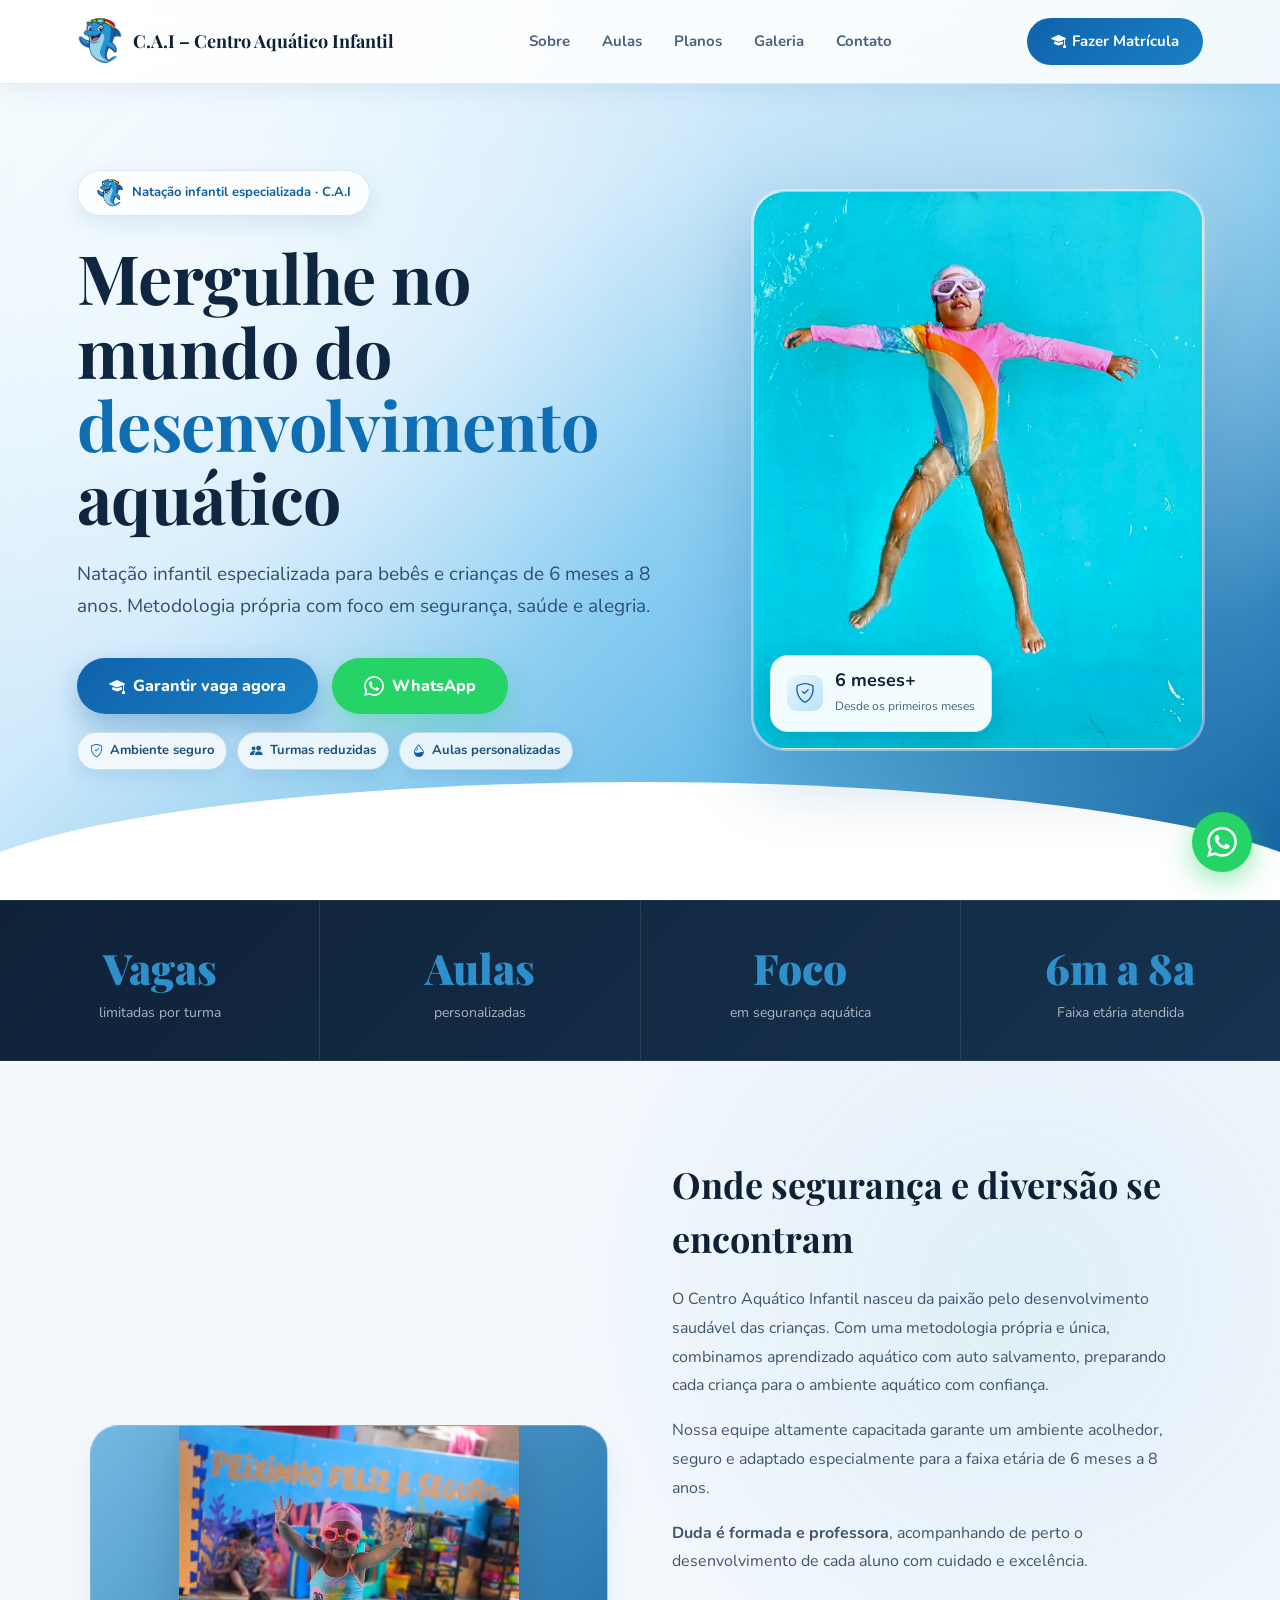
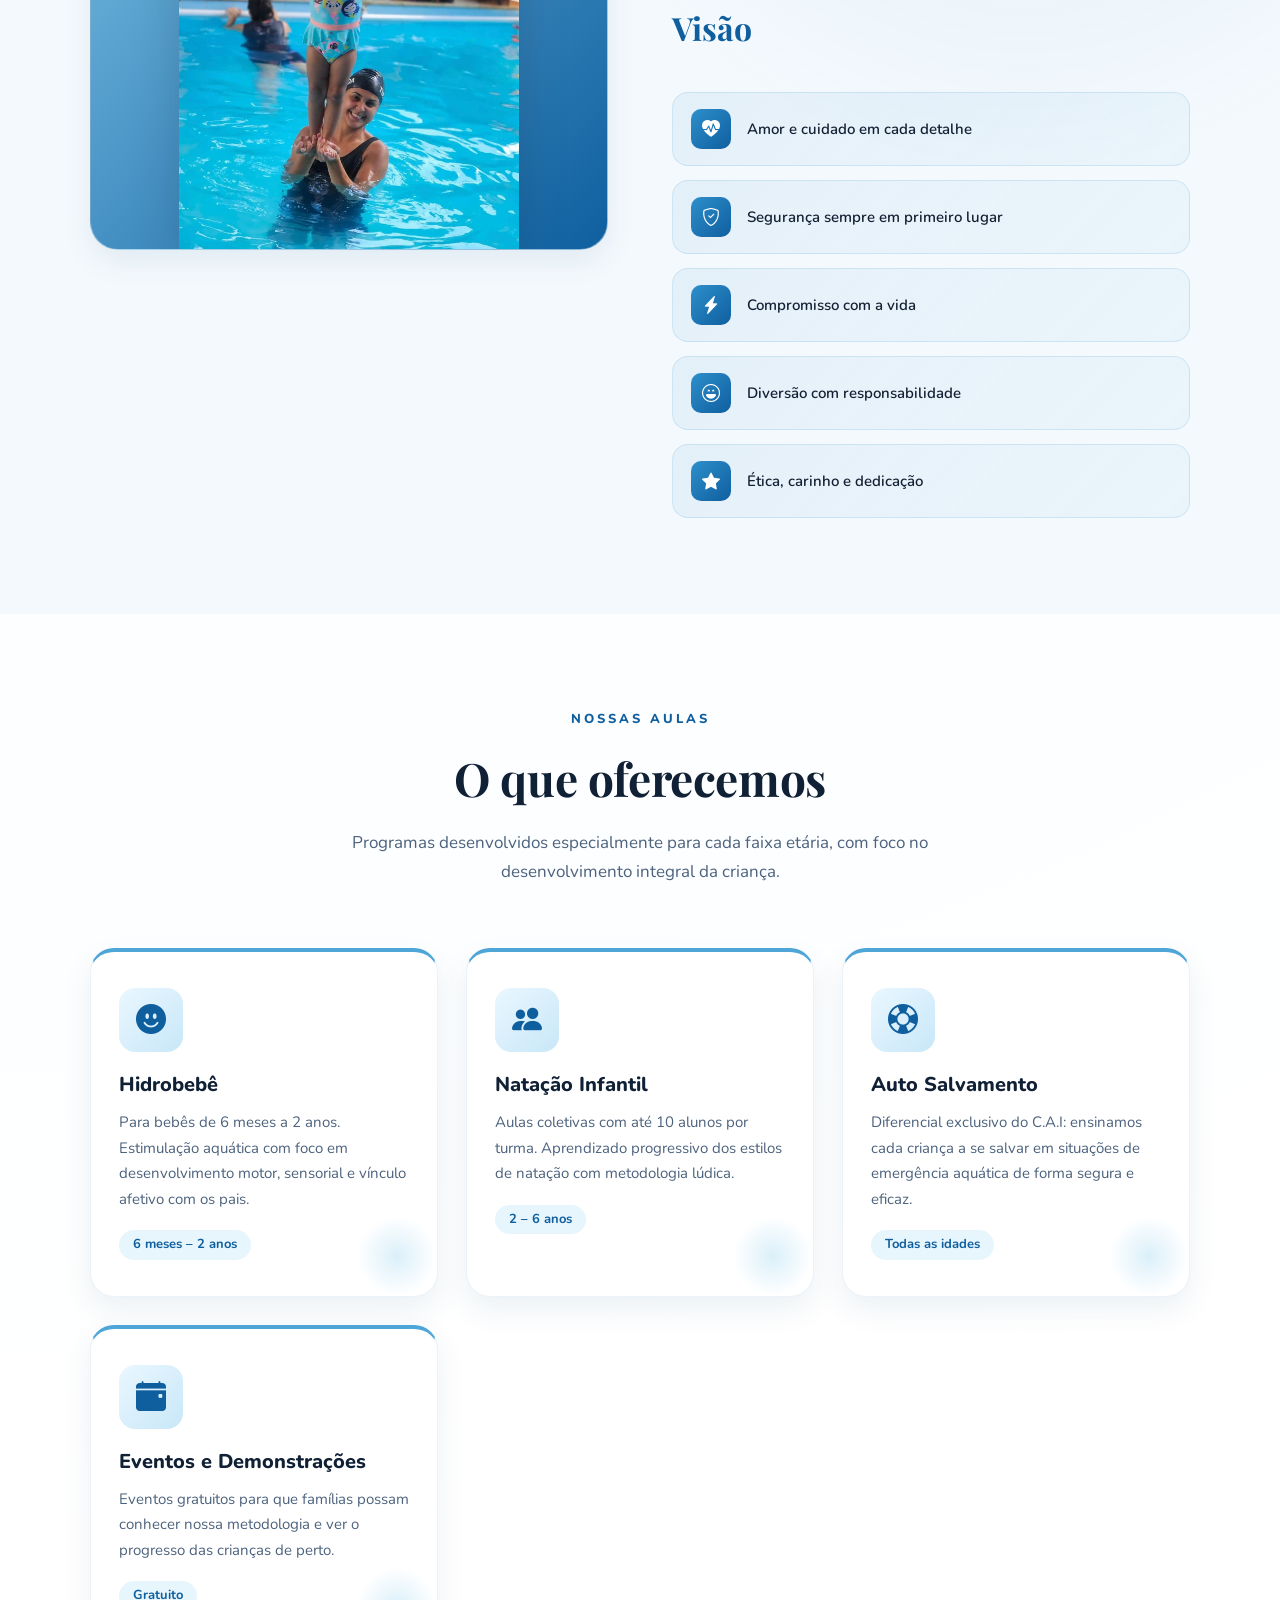
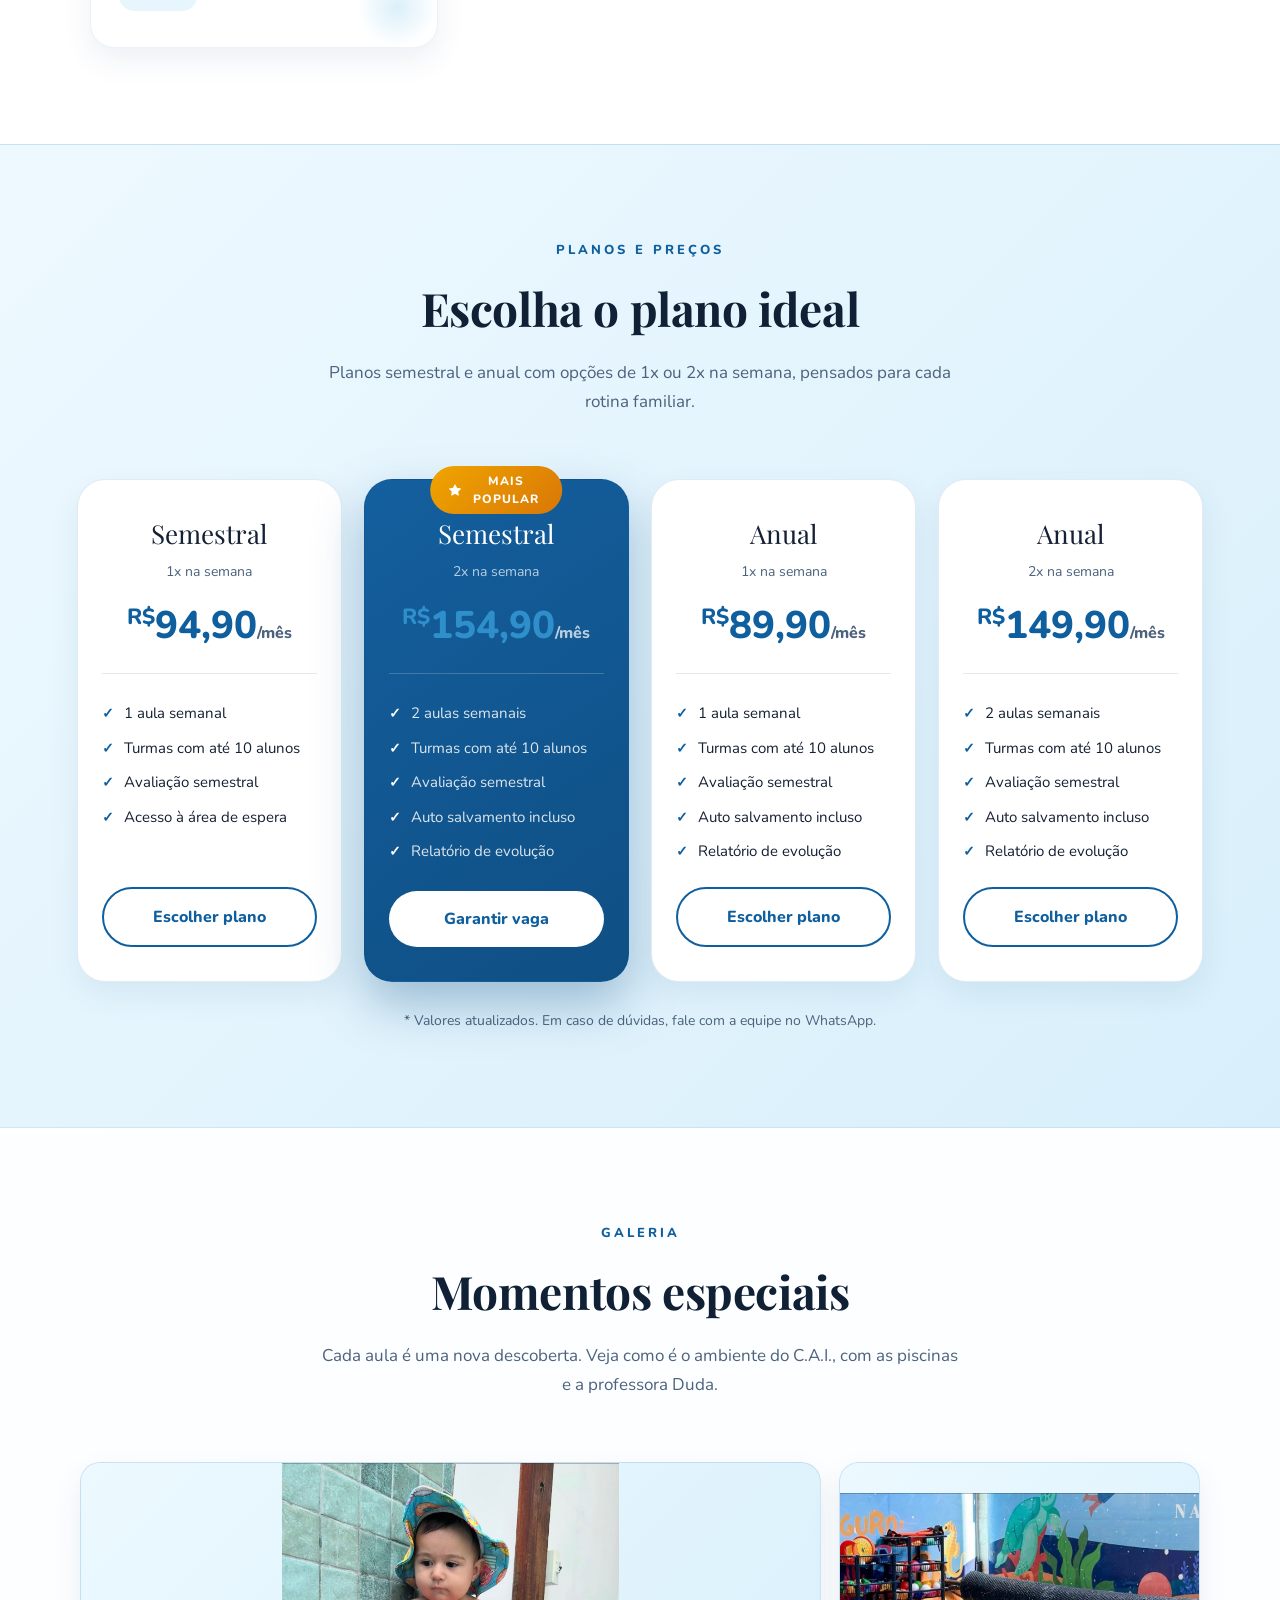
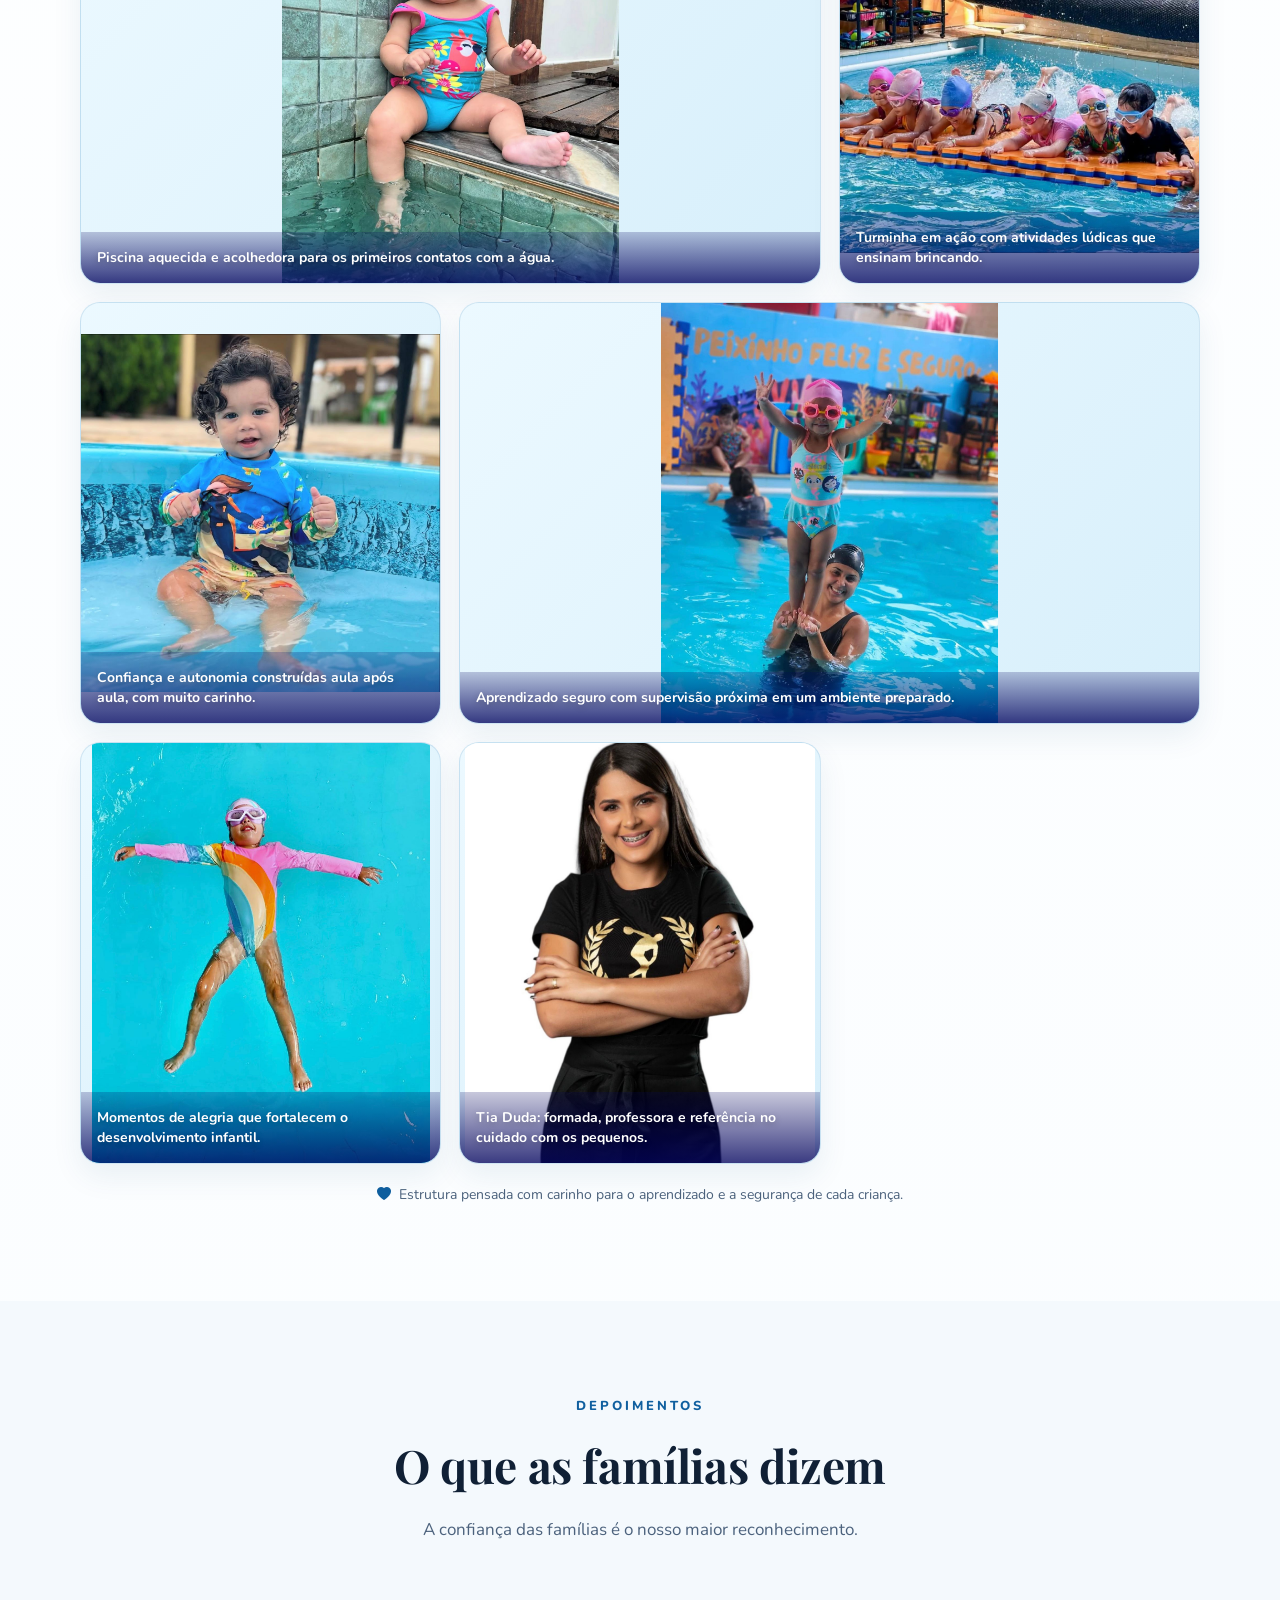
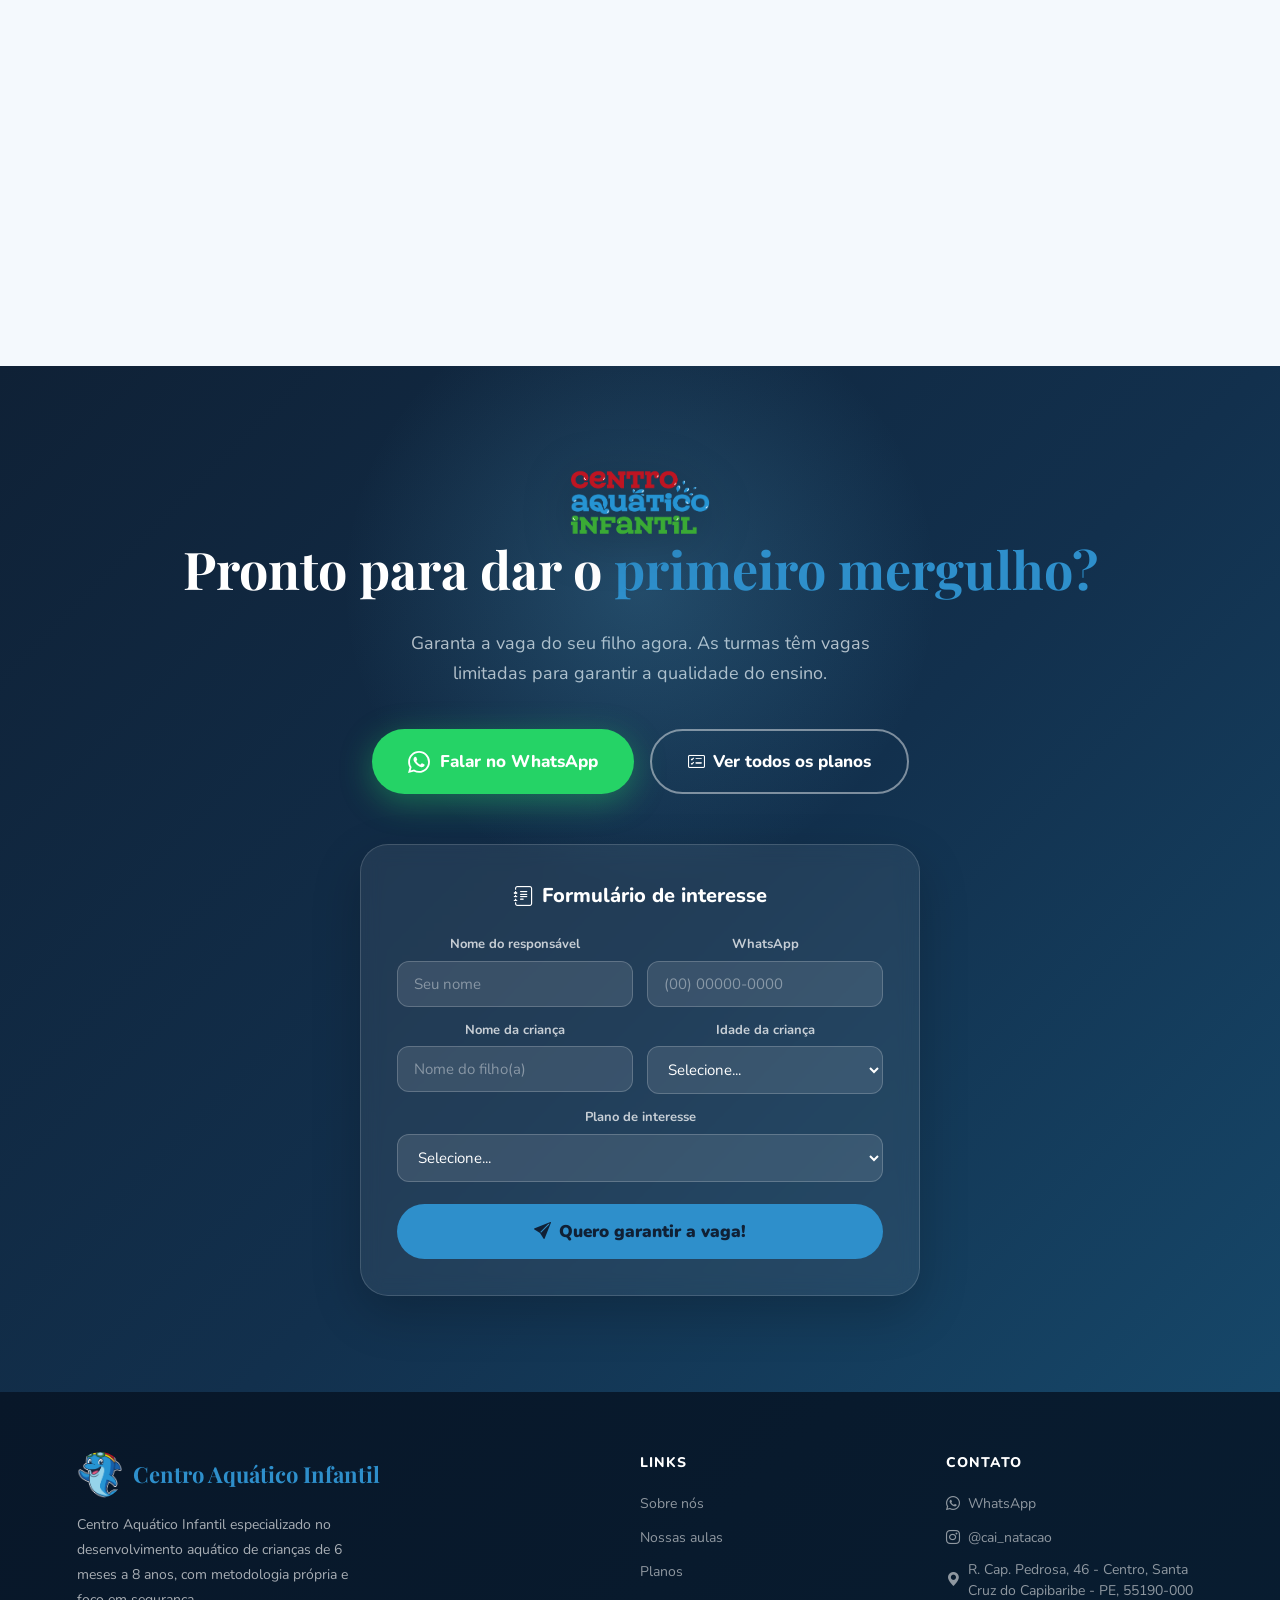
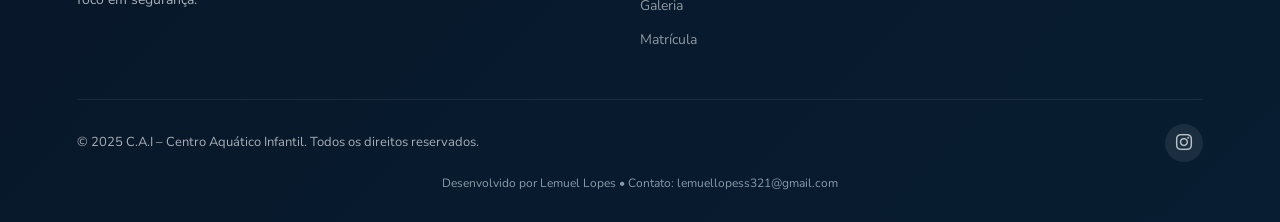
==== index.html @ 78afe4db "style: enhance vision section with icons and styled cards" ====
<!DOCTYPE html>
<html lang="pt-BR">
<head>
<meta charset="UTF-8">
<meta name="viewport" content="width=device-width, initial-scale=1.0">
<title>C.A.I – Centro Aquático Infantil</title>
<meta name="description" content="C.A.I - Centro Aquático Infantil em Santa Cruz do Capibaribe. Natação infantil para bebês e crianças de 6 meses a 8 anos, com foco em segurança aquática e desenvolvimento.">
<meta property="og:type" content="website">
<meta property="og:title" content="C.A.I – Centro Aquático Infantil">
<meta property="og:description" content="Natação infantil para bebês e crianças de 6 meses a 8 anos, com metodologia própria e foco em segurança aquática.">
<meta property="og:image" content="assets/images/Mascote - Dolphin - Centro Aquático Infantil 2025-01.png">
<meta property="og:locale" content="pt_BR">
<meta name="twitter:card" content="summary_large_image">
<meta name="twitter:title" content="C.A.I – Centro Aquático Infantil">
<meta name="twitter:description" content="Natação infantil para bebês e crianças de 6 meses a 8 anos, com metodologia própria e foco em segurança aquática.">
<meta name="twitter:image" content="assets/images/Mascote - Dolphin - Centro Aquático Infantil 2025-01.png">
<link rel="icon" type="image/png" href="assets/images/Mascote - Dolphin - Centro Aquático Infantil 2025-01.png">
<link rel="apple-touch-icon" href="assets/images/Mascote - Dolphin - Centro Aquático Infantil 2025-01.png">
<link href="https://fonts.googleapis.com/css2?family=Nunito:wght@400;600;700;900&family=Playfair+Display:wght@700;900&display=swap" rel="stylesheet">
<link rel="stylesheet" href="https://cdn.jsdelivr.net/npm/bootstrap-icons@1.11.3/font/bootstrap-icons.min.css">
<link rel="stylesheet" href="styles.css">
</head>
<body id="topo">

<!-- NAV -->
<nav>
  <a class="nav-logo" href="#topo">
    <img src="assets/images/Mascote - Dolphin - Centro Aquático Infantil 2025-01.png" alt="CAI Logo" style="width:46px;height:46px;border-radius:50%;object-fit:cover;">
    <span class="nav-logo-text">C.A.I – Centro Aquático Infantil</span>
  </a>
  <ul class="nav-links">
    <li><a href="#sobre">Sobre</a></li>
    <li><a href="#aulas">Aulas</a></li>
    <li><a href="#planos">Planos</a></li>
    <li><a href="#galeria">Galeria</a></li>
    <li><a href="#contato">Contato</a></li>
  </ul>
  <a href="#matricula" class="nav-cta"><i class="bi bi-mortarboard-fill"></i>Fazer Matrícula</a>
</nav>

<!-- HERO -->
<section class="hero">
  <div class="bubbles">
    <div class="bubble"></div><div class="bubble"></div><div class="bubble"></div>
    <div class="bubble"></div><div class="bubble"></div><div class="bubble"></div>
  </div>
  <div class="hero-content">
    <div class="hero-badge"><img class="hero-badge-logo" src="assets/images/Mascote - Dolphin - Centro Aquático Infantil 2025-01.png" alt="Logo C.A.I"> Natação infantil especializada · C.A.I</div>
    <h1>Mergulhe no mundo do <em>desenvolvimento</em> aquático</h1>
    <p>Natação infantil especializada para bebês e crianças de 6 meses a 8 anos. Metodologia própria com foco em segurança, saúde e alegria.</p>
    <div class="hero-actions">
      <a href="#matricula" class="btn-primary"><i class="bi bi-mortarboard-fill"></i>Garantir vaga agora</a>
      <a href="https://wa.me/5581989803448" target="_blank" rel="noopener noreferrer" class="btn-wpp">
        <svg width="20" height="20" viewBox="0 0 24 24" fill="currentColor"><path d="M17.472 14.382c-.297-.149-1.758-.867-2.03-.967-.273-.099-.471-.148-.67.15-.197.297-.767.966-.94 1.164-.173.199-.347.223-.644.075-.297-.15-1.255-.463-2.39-1.475-.883-.788-1.48-1.761-1.653-2.059-.173-.297-.018-.458.13-.606.134-.133.298-.347.446-.52.149-.174.198-.298.298-.497.099-.198.05-.371-.025-.52-.075-.149-.669-1.612-.916-2.207-.242-.579-.487-.5-.669-.51-.173-.008-.371-.01-.57-.01-.198 0-.52.074-.792.372-.272.297-1.04 1.016-1.04 2.479 0 1.462 1.065 2.875 1.213 3.074.149.198 2.096 3.2 5.077 4.487.709.306 1.262.489 1.694.625.712.227 1.36.195 1.871.118.571-.085 1.758-.719 2.006-1.413.248-.694.248-1.289.173-1.413-.074-.124-.272-.198-.57-.347m-5.421 7.403h-.004a9.87 9.87 0 01-5.031-1.378l-.361-.214-3.741.982.998-3.648-.235-.374a9.86 9.86 0 01-1.51-5.26c.001-5.45 4.436-9.884 9.888-9.884 2.64 0 5.122 1.03 6.988 2.898a9.825 9.825 0 012.893 6.994c-.003 5.45-4.437 9.884-9.885 9.884m8.413-18.297A11.815 11.815 0 0012.05 0C5.495 0 .16 5.335.157 11.892c0 2.096.547 4.142 1.588 5.945L.057 24l6.305-1.654a11.882 11.882 0 005.683 1.448h.005c6.554 0 11.89-5.335 11.893-11.893a11.821 11.821 0 00-3.48-8.413z"/></svg>
        WhatsApp
      </a>
    </div>
    <div class="hero-highlights">
      <span class="hero-pill"><i class="bi bi-shield-check"></i>Ambiente seguro</span>
      <span class="hero-pill"><i class="bi bi-people-fill"></i>Turmas reduzidas</span>
      <span class="hero-pill"><i class="bi bi-droplet-half"></i>Aulas personalizadas</span>
    </div>
  </div>
  <div class="hero-image">
    <div class="hero-visual-frame">
      <img class="hero-mascot" src="assets/images/piscina 5.jpeg" alt="Dolphin mascote">
      <div class="hero-float-card">
        <span class="icon"><i class="bi bi-shield-check"></i></span>
        <div>
          <strong>6 meses+</strong>
          <span>Desde os primeiros meses</span>
        </div>
      </div>
    </div>
  </div>
</section>

<!-- STATS -->
<div class="stats">
  <div class="stat-item reveal"><span class="stat-num">Vagas</span><span class="stat-label">limitadas por turma</span></div>
  <div class="stat-item reveal"><span class="stat-num">Aulas</span><span class="stat-label">personalizadas</span></div>
  <div class="stat-item reveal"><span class="stat-num">Foco</span><span class="stat-label">em segurança aquática</span></div>
  <div class="stat-item reveal"><span class="stat-num">6m a 8a</span><span class="stat-label">Faixa etária atendida</span></div>
</div>

<!-- ABOUT -->
<section class="about" id="sobre">
  <div class="about-grid">
    <div class="about-visual">
      <img src="assets/images/piscina 4.jpeg" alt="Centro Aquático Infantil Logo" style="width:85%; max-width:340px; object-fit:contain; filter:drop-shadow(0 8px 24px rgba(0,0,0,0.15));">

    </div>
    <div class="about-text reveal">
      <h2>Onde segurança e diversão se encontram</h2>
      <p>O Centro Aquático Infantil nasceu da paixão pelo desenvolvimento saudável das crianças. Com uma metodologia própria e única, combinamos aprendizado aquático com auto salvamento, preparando cada criança para o ambiente aquático com confiança.</p>
      <p>Nossa equipe altamente capacitada garante um ambiente acolhedor, seguro e adaptado especialmente para a faixa etária de 6 meses a 8 anos.</p>
      <p><strong>Duda é formada e professora</strong>, acompanhando de perto o desenvolvimento de cada aluno com cuidado e excelência.</p>
      <div class="mvv">
        <h3 class="mvv-title">Visão</h3>
        <div class="vision-list">
          <div class="vision-item">
            <div class="vision-icon"><i class="bi bi-heart-pulse-fill"></i></div>
            <span>Amor e cuidado em cada detalhe</span>
          </div>
          <div class="vision-item">
            <div class="vision-icon"><i class="bi bi-shield-check"></i></div>
            <span>Segurança sempre em primeiro lugar</span>
          </div>
          <div class="vision-item">
            <div class="vision-icon"><i class="bi bi-lightning-charge-fill"></i></div>
            <span>Compromisso com a vida</span>
          </div>
          <div class="vision-item">
            <div class="vision-icon"><i class="bi bi-emoji-laughing"></i></div>
            <span>Diversão com responsabilidade</span>
          </div>
          <div class="vision-item">
            <div class="vision-icon"><i class="bi bi-star-fill"></i></div>
            <span>Ética, carinho e dedicação</span>
          </div>
        </div>
      </div>
    </div>
  </div>
</section>

<!-- SERVICES -->
<section id="aulas">
  <div class="section-label">Nossas Aulas</div>
  <h2 class="section-title">O que oferecemos</h2>
  <p class="section-sub">Programas desenvolvidos especialmente para cada faixa etária, com foco no desenvolvimento integral da criança.</p>
  <div class="services-grid">
    <div class="service-card reveal">
      <span class="service-icon"><i class="bi bi-emoji-smile-fill"></i></span>
      <h3>Hidrobebê</h3>
      <p>Para bebês de 6 meses a 2 anos. Estimulação aquática com foco em desenvolvimento motor, sensorial e vínculo afetivo com os pais.</p>
      <span class="service-tag">6 meses – 2 anos</span>
    </div>
    <div class="service-card reveal">
      <span class="service-icon"><i class="bi bi-people-fill"></i></span>
      <h3>Natação Infantil</h3>
      <p>Aulas coletivas com até 10 alunos por turma. Aprendizado progressivo dos estilos de natação com metodologia lúdica.</p>
      <span class="service-tag">2 – 6 anos</span>
    </div>
    <div class="service-card reveal">
      <span class="service-icon"><i class="bi bi-life-preserver"></i></span>
      <h3>Auto Salvamento</h3>
      <p>Diferencial exclusivo do C.A.I: ensinamos cada criança a se salvar em situações de emergência aquática de forma segura e eficaz.</p>
      <span class="service-tag">Todas as idades</span>
    </div>
    <div class="service-card reveal">
      <span class="service-icon"><i class="bi bi-calendar-event-fill"></i></span>
      <h3>Eventos e Demonstrações</h3>
      <p>Eventos gratuitos para que famílias possam conhecer nossa metodologia e ver o progresso das crianças de perto.</p>
      <span class="service-tag">Gratuito</span>
    </div>
  </div>
</section>

<!-- PLANS -->
<section class="plans" id="planos">
  <div class="section-label">Planos e Preços</div>
  <h2 class="section-title">Escolha o plano ideal</h2>
  <p class="section-sub">Planos semestral e anual com opções de 1x ou 2x na semana, pensados para cada rotina familiar.</p>
  <div class="plans-grid">
    <div class="plan-card reveal">
      <div class="plan-name">Semestral</div>
      <div class="plan-age">1x na semana</div>
      <div class="plan-price"><sup>R$</sup>94,90<span>/mês</span></div>
      <hr class="plan-divider">
      <ul class="plan-features">
        <li class="plan-feature">1 aula semanal</li>
        <li class="plan-feature">Turmas com até 10 alunos</li>
        <li class="plan-feature">Avaliação semestral</li>
        <li class="plan-feature">Acesso à área de espera</li>
      </ul>
      <a href="#matricula" class="btn-plan btn-plan-outline">Escolher plano</a>
    </div>
    <div class="plan-card featured reveal">
      <div class="plan-badge"><i class="bi bi-star-fill"></i>Mais popular</div>
      <div class="plan-name">Semestral</div>
      <div class="plan-age">2x na semana</div>
      <div class="plan-price"><sup>R$</sup>154,90<span>/mês</span></div>
      <hr class="plan-divider">
      <ul class="plan-features">
        <li class="plan-feature">2 aulas semanais</li>
        <li class="plan-feature">Turmas com até 10 alunos</li>
        <li class="plan-feature">Avaliação semestral</li>
        <li class="plan-feature">Auto salvamento incluso</li>
        <li class="plan-feature">Relatório de evolução</li>
      </ul>
      <a href="#matricula" class="btn-plan btn-plan-solid">Garantir vaga</a>
    </div>
    <div class="plan-card reveal">
      <div class="plan-name">Anual</div>
      <div class="plan-age">1x na semana</div>
      <div class="plan-price"><sup>R$</sup>89,90<span>/mês</span></div>
      <hr class="plan-divider">
      <ul class="plan-features">
        <li class="plan-feature">1 aula semanal</li>
        <li class="plan-feature">Turmas com até 10 alunos</li>
        <li class="plan-feature">Avaliação semestral</li>
        <li class="plan-feature">Auto salvamento incluso</li>
        <li class="plan-feature">Relatório de evolução</li>
      </ul>
      <a href="#matricula" class="btn-plan btn-plan-outline">Escolher plano</a>
    </div>
    <div class="plan-card reveal">
      <div class="plan-name">Anual</div>
      <div class="plan-age">2x na semana</div>
      <div class="plan-price"><sup>R$</sup>149,90<span>/mês</span></div>
      <hr class="plan-divider">
      <ul class="plan-features">
        <li class="plan-feature">2 aulas semanais</li>
        <li class="plan-feature">Turmas com até 10 alunos</li>
        <li class="plan-feature">Avaliação semestral</li>
        <li class="plan-feature">Auto salvamento incluso</li>
        <li class="plan-feature">Relatório de evolução</li>
      </ul>
      <a href="#matricula" class="btn-plan btn-plan-outline">Escolher plano</a>
    </div>
  </div>
  <p style="text-align:center; margin-top:28px; color:var(--muted); font-size:14px;">* Valores atualizados. Em caso de dúvidas, fale com a equipe no WhatsApp.</p>
</section>

<!-- GALLERY -->
<section id="galeria">
  <div class="section-label">Galeria</div>
  <h2 class="section-title">Momentos especiais</h2>
  <p class="section-sub">Cada aula é uma nova descoberta. Veja como é o ambiente do C.A.I., com as piscinas e a professora Duda.</p>
  <div class="gallery-grid">
    <div class="gallery-item reveal">
      <img class="gallery-photo" src="assets/images/piscina 1.jpeg" alt="Piscina 1 do Centro Aquático Infantil">
      <div class="gallery-overlay"><p>Piscina aquecida e acolhedora para os primeiros contatos com a água.</p></div>
    </div>
    <div class="gallery-item reveal">
      <img class="gallery-photo" src="assets/images/piscina 2.jpeg" alt="Piscina 2 do Centro Aquático Infantil">
      <div class="gallery-overlay"><p>Turminha em ação com atividades lúdicas que ensinam brincando.</p></div>
    </div>
    <div class="gallery-item reveal">
      <img class="gallery-photo" src="assets/images/piscina 3.jpeg" alt="Piscina 3 do Centro Aquático Infantil">
      <div class="gallery-overlay"><p>Confiança e autonomia construídas aula após aula, com muito carinho.</p></div>
    </div>
    <div class="gallery-item reveal">
      <img class="gallery-photo" src="assets/images/piscina 4.jpeg" alt="Piscina 4 do Centro Aquático Infantil">
      <div class="gallery-overlay"><p>Aprendizado seguro com supervisão próxima em um ambiente preparado.</p></div>
    </div>
    <div class="gallery-item reveal">
      <img class="gallery-photo" src="assets/images/piscina 5.jpeg" alt="Piscina 5 do Centro Aquático Infantil">
      <div class="gallery-overlay"><p>Momentos de alegria que fortalecem o desenvolvimento infantil.</p></div>
    </div>
    <div class="gallery-item reveal">
      <img class="gallery-photo" src="assets/images/duda formada.jpeg" alt="Tia Duda, formada e professora">
      <div class="gallery-overlay"><p>Tia Duda: formada, professora e referência no cuidado com os pequenos.</p></div>
    </div>
  </div>
  <p class="gallery-note"><i class="bi bi-heart-fill"></i> Estrutura pensada com carinho para o aprendizado e a segurança de cada criança.</p>
</section>

<!-- TESTIMONIALS -->
<section class="testimonials">
  <div class="section-label">Depoimentos</div>
  <h2 class="section-title">O que as famílias dizem</h2>
  <p class="section-sub">A confiança das famílias é o nosso maior reconhecimento.</p>
  <div class="testimonials-grid">
    <div class="testimonial-card reveal">
      <div class="stars" aria-label="5 de 5 estrelas"><i class="bi bi-star-fill"></i><i class="bi bi-star-fill"></i><i class="bi bi-star-fill"></i><i class="bi bi-star-fill"></i><i class="bi bi-star-fill"></i></div>
      <p class="testimonial-text">Minha filha tinha muito medo da água e hoje ela adora! A metodologia da Tia Duda é incrível, os professores são super pacientes e atenciosos.</p>
      <div class="testimonial-author">
        <div class="author-avatar"><i class="bi bi-person-fill"></i></div>
        <div>
          <div class="author-name">Ana Paula S.</div>
          <div class="author-role">Mãe da Isabela, 3 anos</div>
        </div>
      </div>
    </div>
    <div class="testimonial-card reveal">
      <div class="stars" aria-label="5 de 5 estrelas"><i class="bi bi-star-fill"></i><i class="bi bi-star-fill"></i><i class="bi bi-star-fill"></i><i class="bi bi-star-fill"></i><i class="bi bi-star-fill"></i></div>
      <p class="testimonial-text">O diferencial do auto salvamento me conquistou. Sei que meu filho está aprendendo muito mais do que nadar — está aprendendo a se proteger.</p>
      <div class="testimonial-author">
        <div class="author-avatar"><i class="bi bi-person-fill"></i></div>
        <div>
          <div class="author-name">Carlos M.</div>
          <div class="author-role">Pai do Miguel, 4 anos</div>
        </div>
      </div>
    </div>
    <div class="testimonial-card reveal">
      <div class="stars" aria-label="5 de 5 estrelas"><i class="bi bi-star-fill"></i><i class="bi bi-star-fill"></i><i class="bi bi-star-fill"></i><i class="bi bi-star-fill"></i><i class="bi bi-star-fill"></i></div>
      <p class="testimonial-text">Comecei com meu bebê de 8 meses no hidrobebê. A equipe é preparadíssima e o ambiente é completamente seguro. Super recomendo!</p>
      <div class="testimonial-author">
        <div class="author-avatar"><i class="bi bi-person-fill"></i></div>
        <div>
          <div class="author-name">Fernanda L.</div>
          <div class="author-role">Mãe do Theo, 8 meses</div>
        </div>
      </div>
    </div>
  </div>
</section>

<!-- ENROLL -->
<section class="enroll" id="matricula">
  <img src="assets/images/Logotipo - Centro Aquático Infantil 2025-02.png" alt="Dolphin" style="width:160px;position:relative;z-index:2;margin-bottom:-20px;filter:drop-shadow(0 8px 24px rgba(0,0,0,0.3));animation:pulse 3s ease-in-out infinite;">
  <h2>Pronto para dar o <em>primeiro mergulho?</em></h2>
  <p>Garanta a vaga do seu filho agora. As turmas têm vagas limitadas para garantir a qualidade do ensino.</p>
  <div class="enroll-actions">
    <a href="https://wa.me/5581989803448?text=Olá!%20Gostaria%20de%20saber%20mais%20sobre%20as%20aulas%20do%20C.A.I" target="_blank" rel="noopener noreferrer" class="btn-enroll-wpp">
      <svg width="22" height="22" viewBox="0 0 24 24" fill="currentColor"><path d="M17.472 14.382c-.297-.149-1.758-.867-2.03-.967-.273-.099-.471-.148-.67.15-.197.297-.767.966-.94 1.164-.173.199-.347.223-.644.075-.297-.15-1.255-.463-2.39-1.475-.883-.788-1.48-1.761-1.653-2.059-.173-.297-.018-.458.13-.606.134-.133.298-.347.446-.52.149-.174.198-.298.298-.497.099-.198.05-.371-.025-.52-.075-.149-.669-1.612-.916-2.207-.242-.579-.487-.5-.669-.51-.173-.008-.371-.01-.57-.01-.198 0-.52.074-.792.372-.272.297-1.04 1.016-1.04 2.479 0 1.462 1.065 2.875 1.213 3.074.149.198 2.096 3.2 5.077 4.487.709.306 1.262.489 1.694.625.712.227 1.36.195 1.871.118.571-.085 1.758-.719 2.006-1.413.248-.694.248-1.289.173-1.413-.074-.124-.272-.198-.57-.347m-5.421 7.403h-.004a9.87 9.87 0 01-5.031-1.378l-.361-.214-3.741.982.998-3.648-.235-.374a9.86 9.86 0 01-1.51-5.26c.001-5.45 4.436-9.884 9.888-9.884 2.64 0 5.122 1.03 6.988 2.898a9.825 9.825 0 012.893 6.994c-.003 5.45-4.437 9.884-9.885 9.884m8.413-18.297A11.815 11.815 0 0012.05 0C5.495 0 .16 5.335.157 11.892c0 2.096.547 4.142 1.588 5.945L.057 24l6.305-1.654a11.882 11.882 0 005.683 1.448h.005c6.554 0 11.89-5.335 11.893-11.893a11.821 11.821 0 00-3.48-8.413z"/></svg>
      Falar no WhatsApp
    </a>
    <a href="#planos" class="btn-enroll-outline"><i class="bi bi-card-checklist"></i>Ver todos os planos</a>
  </div>

  <!-- FORM -->
  <div class="enroll-form-wrap" id="contato">
    <div class="form-title"><i class="bi bi-journal-text"></i>Formulário de interesse</div>
    <div class="form-row">
      <div class="form-group">
        <label>Nome do responsável</label>
        <input type="text" placeholder="Seu nome">
      </div>
      <div class="form-group">
        <label>WhatsApp</label>
        <input type="tel" placeholder="(00) 00000-0000">
      </div>
    </div>
    <div class="form-row">
      <div class="form-group">
        <label>Nome da criança</label>
        <input type="text" placeholder="Nome do filho(a)">
      </div>
      <div class="form-group">
        <label>Idade da criança</label>
        <select>
          <option value="">Selecione...</option>
          <option>6 meses – 1 ano</option>
          <option>1 – 2 anos</option>
          <option>2 – 3 anos</option>
          <option>3 – 4 anos</option>
          <option>4 – 5 anos</option>
          <option>5 – 6 anos</option>
        </select>
      </div>
    </div>
    <div class="form-group">
      <label>Plano de interesse</label>
      <select>
        <option value="">Selecione...</option>
        <option>Semestral – 1x na semana (R$ 94,90)</option>
        <option>Semestral – 2x na semana (R$ 154,90)</option>
        <option>Anual – 1x na semana (R$ 89,90)</option>
        <option>Anual – 2x na semana (R$ 149,90)</option>
        <option>Ainda não sei, quero mais informações</option>
      </select>
    </div>
    <button class="btn-submit" onclick="handleSubmit()"><i class="bi bi-send-fill"></i>Quero garantir a vaga!</button>
  </div>
</section>

<!-- FOOTER -->
<footer>
  <div class="footer-grid">
    <div class="footer-brand">
      <div class="nav-logo">
        <img src="assets/images/Mascote - Dolphin - Centro Aquático Infantil 2025-01.png" alt="CAI Logo" style="width:46px;height:46px;border-radius:50%;object-fit:cover;">
        <span class="nav-logo-text">Centro Aquático Infantil</span>
      </div>
      <p>Centro Aquático Infantil especializado no desenvolvimento aquático de crianças de 6 meses a 8 anos, com metodologia própria e foco em segurança.</p>
    </div>
    <div class="footer-col">
      <h4>Links</h4>
      <ul>
        <li><a href="#sobre">Sobre nós</a></li>
        <li><a href="#aulas">Nossas aulas</a></li>
        <li><a href="#planos">Planos</a></li>
        <li><a href="#galeria">Galeria</a></li>
        <li><a href="#matricula">Matrícula</a></li>
      </ul>
    </div>
    <div class="footer-col">
      <h4>Contato</h4>
      <ul>
        <li><a href="https://wa.me/5581989803448" target="_blank" rel="noopener noreferrer"><i class="bi bi-whatsapp"></i>WhatsApp</a></li>
        <li><a href="https://instagram.com/cai_natacao" target="_blank" rel="noopener noreferrer"><i class="bi bi-instagram"></i>@cai_natacao</a></li>
        <li><a href="https://maps.google.com/?q=R.%20Cap.%20Pedrosa%2C%2046%20-%20Centro%2C%20Santa%20Cruz%20do%20Capibaribe%20-%20PE%2C%2055190-000" target="_blank" rel="noopener noreferrer"><i class="bi bi-geo-alt-fill"></i>R. Cap. Pedrosa, 46 - Centro, Santa Cruz do Capibaribe - PE, 55190-000</a></li>
      </ul>
    </div>
  </div>
  <hr class="footer-divider">
  <div class="footer-bottom">
    <span>© 2025 C.A.I – Centro Aquático Infantil. Todos os direitos reservados.</span>
    <div class="footer-social">
      <a class="social-btn" href="https://instagram.com/cai_natacao" target="_blank" rel="noopener noreferrer" aria-label="Instagram"><i class="bi bi-instagram"></i></a>
    </div>
  </div>
  <div style="text-align: center; font-size: 12px; color: #8a9aaa; margin-top: 12px; font-weight: 400;">Desenvolvido por Lemuel Lopes • Contato: lemuellopess321@gmail.com</div>
</footer>

<!-- WhatsApp float -->
<a class="wpp-float" href="https://wa.me/5581989803448" target="_blank" rel="noopener noreferrer" title="Fale conosco no WhatsApp">
  <svg width="30" height="30" viewBox="0 0 24 24" fill="currentColor"><path d="M17.472 14.382c-.297-.149-1.758-.867-2.03-.967-.273-.099-.471-.148-.67.15-.197.297-.767.966-.94 1.164-.173.199-.347.223-.644.075-.297-.15-1.255-.463-2.39-1.475-.883-.788-1.48-1.761-1.653-2.059-.173-.297-.018-.458.13-.606.134-.133.298-.347.446-.52.149-.174.198-.298.298-.497.099-.198.05-.371-.025-.52-.075-.149-.669-1.612-.916-2.207-.242-.579-.487-.5-.669-.51-.173-.008-.371-.01-.57-.01-.198 0-.52.074-.792.372-.272.297-1.04 1.016-1.04 2.479 0 1.462 1.065 2.875 1.213 3.074.149.198 2.096 3.2 5.077 4.487.709.306 1.262.489 1.694.625.712.227 1.36.195 1.871.118.571-.085 1.758-.719 2.006-1.413.248-.694.248-1.289.173-1.413-.074-.124-.272-.198-.57-.347m-5.421 7.403h-.004a9.87 9.87 0 01-5.031-1.378l-.361-.214-3.741.982.998-3.648-.235-.374a9.86 9.86 0 01-1.51-5.26c.001-5.45 4.436-9.884 9.888-9.884 2.64 0 5.122 1.03 6.988 2.898a9.825 9.825 0 012.893 6.994c-.003 5.45-4.437 9.884-9.885 9.884m8.413-18.297A11.815 11.815 0 0012.05 0C5.495 0 .16 5.335.157 11.892c0 2.096.547 4.142 1.588 5.945L.057 24l6.305-1.654a11.882 11.882 0 005.683 1.448h.005c6.554 0 11.89-5.335 11.893-11.893a11.821 11.821 0 00-3.48-8.413z"/></svg>
</a>

<script src="script.js" defer></script>
</body>
</html>
---- styles.css ----
:root {
  --ocean: #0f5f9f;
  --sky: #2e8fcb;
  --foam: #a8daf2;
  --deep: #102035;
  --sand: #f4f9fd;
    --coral: #be1622;
    --green: #3aaa35;
    --yellow: #ffed00;
    --white: #ffffff;
  --text: #142033;
  --muted: #4c627d;
  --surface: #f8fcff;
    --radius-lg: 24px;
    --radius-md: 16px;
  --shadow-soft: 0 12px 30px rgba(11, 72, 118, 0.08);
  --shadow-strong: 0 22px 55px rgba(11, 72, 118, 0.18);
  --line-soft: rgba(15, 95, 159, 0.12);
  }

  * { margin: 0; padding: 0; box-sizing: border-box; }

  html { scroll-behavior: smooth; }

  body {
    font-family: 'Nunito', sans-serif;
    color: var(--text);
    background: radial-gradient(circle at top left, #f4fbff 0%, #ffffff 38%, #f8fcff 100%);
    overflow-x: hidden;
    line-height: 1.5;
  }

  a, button, input, select {
    transition: all .22s ease;
  }

  i.bi { line-height: 1; }

  :focus-visible {
    outline: 3px solid rgba(36, 148, 210, 0.35);
    outline-offset: 2px;
  }

  /* ── NAV ── */
  nav {
    position: fixed; top: 0; left: 0; right: 0; z-index: 100;
    display: flex; align-items: center; justify-content: space-between;
    padding: 18px 6%;
    background: rgba(255,255,255,0.86);
    backdrop-filter: blur(12px);
    box-shadow: 0 6px 24px rgba(11, 72, 118, 0.08);
    border-bottom: 1px solid var(--line-soft);
    transition: box-shadow .3s;
  }
  .nav-logo { display: flex; align-items: center; gap: 10px; text-decoration: none; }
  .nav-logo-icon {
    width: 46px; height: 46px; border-radius: 50%;
    background: linear-gradient(135deg, var(--sky), var(--ocean));
    display: flex; align-items: center; justify-content: center;
    font-family: 'Playfair Display', serif; color: #fff; font-size: 14px; font-weight: 900;
    letter-spacing: -0.5px;
  }
  .nav-logo-text { font-family: 'Playfair Display', serif; font-size: 18px; color: var(--deep); font-weight: 700; }
  .nav-links { display: flex; gap: 32px; list-style: none; }
  .nav-links a {
    text-decoration: none;
    font-size: 15px;
    font-weight: 700;
    color: var(--muted);
    transition: color .2s;
    position: relative;
  }
  .nav-links a::after {
    content: '';
    position: absolute;
    left: 0;
    bottom: -6px;
    width: 100%;
    height: 2px;
    border-radius: 2px;
    background: linear-gradient(90deg, var(--ocean), var(--sky));
    transform: scaleX(0);
    transform-origin: left;
    transition: transform .25s ease;
  }
  .nav-links a:hover { color: var(--ocean); }
  .nav-links a:hover::after { transform: scaleX(1); }
  .nav-cta {
    background: linear-gradient(135deg, #0f63ab, #1a7fc5);
    color: #fff; border: none; cursor: pointer;
    padding: 12px 24px; border-radius: 50px; font-family: 'Nunito', sans-serif;
    font-size: 15px; font-weight: 700; text-decoration: none;
    transition: background .2s, transform .2s;
    display: flex; align-items: center; gap: 6px;
  }
  .nav-cta:hover { background: linear-gradient(135deg, #114f8a, #155f9f); transform: translateY(-2px); }

  /* ── HERO ── */
  .hero {
    min-height: 100vh;
    background: linear-gradient(135deg, #f2fbff 0%, #cde9fb 36%, #67b9e6 68%, #0f5f9f 100%);
    display: grid;
    grid-template-columns: minmax(0, 1.08fr) minmax(360px, 0.92fr);
    align-items: center;
    column-gap: 42px;
    position: relative; overflow: hidden;
    padding: 120px 6% 80px;
  }
  .hero::before {
    content: '';
    position: absolute;
    inset: 0;
    background:
      radial-gradient(circle at 14% 24%, rgba(255,255,255,0.62), transparent 44%),
      radial-gradient(circle at 84% 20%, rgba(255,255,255,0.4), transparent 36%),
      radial-gradient(circle at 50% 65%, rgba(122, 209, 255, 0.24), transparent 46%);
    pointer-events: none;
  }
  .hero::after {
    content: '';
    position: absolute; bottom: -2px; left: 0; right: 0; height: 120px;
    background: var(--white);
    clip-path: ellipse(55% 100% at 50% 100%);
  }

  /* Bubbles */
  .bubbles { position: absolute; top: 0; left: 0; right: 0; bottom: 0; pointer-events: none; }
  .bubble {
    position: absolute; border-radius: 50%;
    background: radial-gradient(circle at 30% 30%, rgba(255,255,255,0.9), rgba(255,255,255,0.24));
    border: 1px solid rgba(255,255,255,0.35);
    box-shadow: 0 12px 24px rgba(18, 87, 136, 0.16);
    animation: float linear infinite;
  }
  .bubble:nth-child(1)  { width:74px;  height:74px;  left:7%;  bottom:-74px;  animation-duration:8s;   animation-delay:0s; }
  .bubble:nth-child(2)  { width:34px;  height:34px;  left:19%; bottom:-34px;  animation-duration:5.8s; animation-delay:1s; }
  .bubble:nth-child(3)  { width:88px;  height:88px;  left:33%; bottom:-88px;  animation-duration:9.8s; animation-delay:2s; }
  .bubble:nth-child(4)  { width:24px;  height:24px;  left:53%; bottom:-24px;  animation-duration:6.6s; animation-delay:0.5s; }
  .bubble:nth-child(5)  { width:56px;  height:56px;  left:72%; bottom:-56px;  animation-duration:8.4s; animation-delay:1.5s; }
  .bubble:nth-child(6)  { width:42px;  height:42px;  left:86%; bottom:-42px;  animation-duration:7.2s; animation-delay:3s; }
  @keyframes float {
    0%   { transform: translateY(0) scale(1);   opacity: 0; }
    10%  { opacity: 1; }
    90%  { opacity: 0.6; }
    100% { transform: translateY(-110vh) scale(1.1); opacity: 0; }
  }

  .hero-content { max-width: none; position: relative; z-index: 2; }
  .hero-badge {
    display: inline-flex; align-items: center; gap: 8px;
    background: rgba(255,255,255,0.82); backdrop-filter: blur(8px);
    border: 1px solid rgba(14, 96, 171, 0.14);
    border-radius: 50px; padding: 8px 18px;
    font-size: 13px; font-weight: 700; color: var(--ocean);
    margin-bottom: 24px;
    animation: fadeUp .8s ease both;
    box-shadow: 0 8px 24px rgba(15, 95, 159, 0.12);
  }
  .hero-badge-logo {
    width: 28px;
    height: 28px;
    border-radius: 50%;
    object-fit: cover;
  }
  .hero-badge span { width: 8px; height: 8px; border-radius: 50%; background: var(--coral); display: inline-block; }
  .hero h1 {
    font-family: 'Playfair Display', serif;
    font-size: clamp(40px, 6vw, 68px);
    line-height: 1.08; color: #0f2640;
    animation: fadeUp .8s .15s ease both;
    letter-spacing: -0.5px;
    text-wrap: balance;
  }
  .hero h1 em { font-style: normal; color: #0f6eb3; }
  .hero p {
    margin: 24px 0 36px;
    font-size: 19px; line-height: 1.7; color: #2f4f70;
    animation: fadeUp .8s .3s ease both;
    max-width: 56ch;
  }
  .hero-actions {
    display: flex; gap: 14px; flex-wrap: wrap;
    animation: fadeUp .8s .45s ease both;
  }
  .hero-highlights {
    margin-top: 18px;
    display: flex;
    flex-wrap: wrap;
    gap: 10px;
    animation: fadeUp .8s .55s ease both;
  }
  .hero-pill {
    display: inline-flex;
    align-items: center;
    gap: 7px;
    padding: 8px 12px;
    border-radius: 999px;
    background: rgba(255,255,255,0.78);
    border: 1px solid rgba(15,95,159,0.18);
    color: #1e4f77;
    font-size: 13px;
    font-weight: 700;
    box-shadow: 0 6px 18px rgba(15,95,159,0.12);
  }
  .hero-pill i { color: var(--ocean); }
  .btn-primary {
    background: linear-gradient(135deg, #0f63ab, #1a7fc5);
    color: #fff; border: none; cursor: pointer;
    padding: 16px 32px; border-radius: 50px;
    font-family: 'Nunito', sans-serif; font-size: 16px; font-weight: 800;
    text-decoration: none; transition: all .25s;
    box-shadow: 0 12px 28px rgba(15, 95, 159, 0.35);
    display: inline-flex;
    align-items: center;
    gap: 8px;
  }
  .btn-primary:hover { background: linear-gradient(135deg, #114f8a, #155f9f); transform: translateY(-3px); box-shadow: 0 18px 36px rgba(12, 64, 108, 0.35); }
  .btn-wpp {
    background: #25d366; color: #fff; border: none; cursor: pointer;
    padding: 16px 32px; border-radius: 50px;
    font-family: 'Nunito', sans-serif; font-size: 16px; font-weight: 800;
    text-decoration: none; transition: all .25s; display: flex; align-items: center; gap: 8px;
    box-shadow: 0 10px 28px rgba(37,211,102,0.32);
  }
  .btn-wpp:hover { background: #128c4e; transform: translateY(-3px); }

  .hero-image {
    position: relative;
    width: min(100%, 450px);
    justify-self: end;
    z-index: 2;
    animation: fadeLeft .9s .2s ease both;
  }
  .hero-image::before {
    content: '';
    position: absolute;
    top: -32px;
    right: -26px;
    width: 210px;
    height: 210px;
    border-radius: 50%;
    background: radial-gradient(circle, rgba(255,255,255,0.5) 0%, rgba(255,255,255,0) 72%);
    pointer-events: none;
  }
  .hero-visual-frame {
    background: linear-gradient(145deg, #d8effc, #1d7fbd);
    border-radius: 32px;
    min-height: 370px;
    display: flex;
    align-items: center;
    justify-content: center;
    position: relative;
    overflow: hidden;
    border: 1px solid rgba(255,255,255,0.45);
    box-shadow: 0 28px 75px rgba(12, 83, 132, 0.24);
    outline: 2px solid rgba(255,255,255,0.4);
  }
  .hero-mascot {
    width: 100%;
    height: 100%;
    min-height: 370px;
    object-fit: contain;
    object-position: center center;
    background: #1bc6e2;
    filter: saturate(1.06) contrast(1.03);
    margin-top: 0;
    display: block;
  }
  .hero-float-card {
    position: absolute;
    bottom: 16px;
    left: 16px;
    background: rgba(255,255,255,0.95);
    border: 1px solid rgba(15, 95, 159, 0.14);
    border-radius: 18px;
    padding: 14px 16px;
    box-shadow: 0 12px 34px rgba(0,0,0,0.14);
    display: flex; align-items: center; gap: 12px;
    animation: pulse 3s ease-in-out infinite;
    z-index: 3;
    min-width: 210px;
  }
  .hero-float-card .icon {
    width: 36px;
    height: 36px;
    border-radius: 10px;
    background: linear-gradient(135deg, #e8f6ff, #b9e3fb);
    color: var(--ocean);
    display: flex;
    align-items: center;
    justify-content: center;
    font-size: 20px;
  }
  .hero-float-card strong {
    display: block;
    font-size: 18px;
    line-height: 1.2;
    color: var(--deep);
    margin-bottom: 2px;
    white-space: nowrap;
  }
  .hero-float-card span { font-size: 12px; color: var(--muted); line-height: 1.25; }
  @keyframes pulse { 0%,100% { transform: translateY(0); } 50% { transform: translateY(-6px); } }

  @keyframes fadeUp  { from { opacity:0; transform: translateY(30px); } to { opacity:1; transform: none; } }
  @keyframes fadeLeft{ from { opacity:0; transform: translateX(40px); } to { opacity:1; transform: none; } }

  /* ── STATS ── */
  .stats {
    display: flex; justify-content: center; gap: 0;
    background: linear-gradient(135deg, #0f2238, #163250);
    padding: 0;
    flex-wrap: wrap;
    border-top: 1px solid rgba(255,255,255,0.06);
    border-bottom: 1px solid rgba(255,255,255,0.06);
  }
  .stat-item {
    flex: 1; min-width: 160px; text-align: center;
    padding: 36px 20px; border-right: 1px solid rgba(255,255,255,0.1);
  }
  .stat-item:last-child { border-right: none; }
  .stat-num {
    font-family: 'Playfair Display', serif;
    font-size: 42px; font-weight: 900; color: var(--sky);
    display: block;
  }
  .stat-label { font-size: 14px; color: rgba(255,255,255,0.65); margin-top: 4px; }

  /* ── SECTIONS ── */
  section { padding: 96px 6%; }
  .section-label {
    text-align: center; font-size: 13px; font-weight: 800;
    letter-spacing: 3px; text-transform: uppercase;
    color: var(--ocean); margin-bottom: 14px;
  }
  .section-title {
    text-align: center; font-family: 'Playfair Display', serif;
    font-size: clamp(28px, 4vw, 46px); color: var(--deep); margin-bottom: 16px;
    letter-spacing: -0.4px;
  }
  .section-sub {
    text-align: center; font-size: 17px; color: var(--muted);
    max-width: 640px; margin: 0 auto 62px; line-height: 1.7;
  }

  /* ── ABOUT ── */
  .about {
    background:
      radial-gradient(circle at 80% 20%, rgba(46, 143, 203, 0.1) 0%, rgba(46, 143, 203, 0) 35%),
      var(--sand);
  }
  .about-grid { display: grid; grid-template-columns: 1fr 1fr; gap: 64px; align-items: center; max-width: 1100px; margin: 0 auto; }
  .about-visual {
    position: relative; border-radius: 28px; overflow: hidden;
    background: linear-gradient(135deg, #73bae1, #0f5f9f);
    min-height: 420px; display: flex; align-items: center; justify-content: center;
    border: 1px solid rgba(255,255,255,0.4);
    box-shadow: var(--shadow-soft);
  }
  .about-visual-emoji { font-size: 120px; animation: pulse 4s ease-in-out infinite; }
  .about-badge-float {
    position: absolute; top: 20px; right: 20px;
    background: #fff; border-radius: 16px; padding: 14px 18px;
    box-shadow: 0 8px 24px rgba(0,0,0,0.12); text-align: center;
  }
  .about-badge-float strong { display: block; font-size: 22px; color: var(--ocean); }
  .about-badge-float span { font-size: 12px; color: var(--muted); }
  .about-text h2 { font-family: 'Playfair Display', serif; font-size: 36px; color: var(--deep); margin-bottom: 20px; }
  .about-text p { font-size: 16px; color: #3f556d; line-height: 1.8; margin-bottom: 16px; }
  .mvv { display: flex; flex-direction: column; gap: 16px; margin-top: 28px; }
  .mvv-title { font-family: 'Playfair Display', serif; font-size: 32px; color: var(--ocean); margin-bottom: 24px; font-weight: 700; }
  .vision-list { display: flex; flex-direction: column; gap: 14px; }
  .vision-item {
    display: flex; gap: 16px; align-items: center;
    padding: 16px 18px; border-radius: 16px;
    background: linear-gradient(135deg, rgba(46, 143, 203, 0.08), rgba(168, 218, 242, 0.12));
    border: 1px solid rgba(46, 143, 203, 0.15);
    transition: all .3s ease;
    color: var(--text);
    font-size: 15px;
    font-weight: 600;
    line-height: 1.6;
  }
  .vision-item:hover {
    background: linear-gradient(135deg, rgba(46, 143, 203, 0.14), rgba(168, 218, 242, 0.18));
    border-color: rgba(46, 143, 203, 0.25);
    transform: translateX(6px);
  }
  .vision-icon {
    width: 40px; height: 40px; min-width: 40px;
    border-radius: 10px; flex-shrink: 0;
    background: linear-gradient(135deg, var(--sky), var(--ocean));
    color: #fff;
    display: flex; align-items: center; justify-content: center; font-size: 18px;
  }
  .mvv-item { display: flex; gap: 14px; align-items: flex-start; }
  .mvv-item strong { display: block; font-size: 15px; color: var(--deep); margin-bottom: 4px; }
  .mvv-item p { font-size: 14px; color: var(--muted); margin: 0; line-height: 1.6; }

  /* ── SERVICES ── */
  .services-grid { display: grid; grid-template-columns: repeat(auto-fit, minmax(280px, 1fr)); gap: 28px; max-width: 1100px; margin: 0 auto; }
  .service-card {
    background: #fff; border-radius: var(--radius-lg); padding: 36px 28px;
    box-shadow: var(--shadow-soft);
    border: 1px solid rgba(14, 96, 171, 0.08);
    transition: transform .3s, box-shadow .3s;
    border-top: 4px solid #4ea6d8;
    position: relative; overflow: hidden;
  }
  .service-card::after {
    content: ''; position: absolute; bottom: 0; right: 0;
    width: 80px; height: 80px;
    background: radial-gradient(circle, var(--foam) 0%, transparent 70%);
    opacity: 0.42;
  }
  .service-card:hover { transform: translateY(-6px); box-shadow: var(--shadow-strong); }
  .service-icon {
    width: 64px;
    height: 64px;
    border-radius: 16px;
    margin-bottom: 18px;
    display: inline-flex;
    align-items: center;
    justify-content: center;
    font-size: 30px;
    color: var(--ocean);
    background: linear-gradient(135deg, #eaf7ff, #c8e7f8);
  }
  .service-card h3 { font-size: 20px; color: var(--deep); margin-bottom: 10px; font-weight: 800; }
  .service-card p { font-size: 15px; color: var(--muted); line-height: 1.7; }
  .service-tag {
    display: inline-block; margin-top: 18px;
    background: #e7f5fd; color: var(--ocean);
    border-radius: 50px; padding: 5px 14px; font-size: 13px; font-weight: 700;
  }

  /* ── PLANS ── */
  .plans {
    background:
      linear-gradient(135deg, #eef9ff, #d8effb);
    border-top: 1px solid var(--line-soft);
    border-bottom: 1px solid var(--line-soft);
  }
  .plans-grid { display: grid; grid-template-columns: repeat(4, minmax(0, 1fr)); gap: 22px; max-width: 1400px; margin: 0 auto; }
  .plan-card {
    background: #fff; border-radius: 28px; padding: 34px 24px;
    box-shadow: var(--shadow-soft);
    border: 1px solid var(--line-soft);
    transition: transform .3s, box-shadow .3s; text-align: center; position: relative;
    display: flex;
    flex-direction: column;
  }
  .plan-card.featured {
    background: linear-gradient(145deg, #145f9e, #0f4f84);
    color: #fff;
    transform: translateY(-4px);
    box-shadow: 0 22px 50px rgba(15, 79, 132, 0.34);
  }
  .plan-card:hover { transform: translateY(-6px); box-shadow: var(--shadow-strong); }
  .plan-card.featured:hover { transform: translateY(-8px); }
  .plan-card.featured .plan-price { color: var(--sky); }
  .plan-card.featured .plan-feature { color: rgba(255,255,255,0.85); }
  .plan-card.featured .plan-feature::before { color: #fff; }
  .plan-badge {
    position: absolute; top: -14px; left: 50%; transform: translateX(-50%);
    background: linear-gradient(135deg, #f0a500, #d97706);
    color: #fff; border-radius: 50px;
    padding: 6px 18px; font-size: 12px; font-weight: 800; letter-spacing: 1px;
    text-transform: uppercase;
    display: inline-flex;
    align-items: center;
    gap: 6px;
  }
  .plan-name { font-family: 'Playfair Display', serif; font-size: 26px; margin-bottom: 8px; }
  .plan-card.featured .plan-name { color: #fff; }
  .plan-age { font-size: 14px; color: var(--muted); margin-bottom: 24px; }
  .plan-card.featured .plan-age { color: rgba(255,255,255,0.7); }
  .plan-price { font-family: 'Nunito', sans-serif; font-weight: 800; font-size: clamp(34px, 3vw, 46px); color: var(--ocean); line-height: 1; }
  .plan-price sup { font-size: 22px; vertical-align: super; }
  .plan-price span { font-size: 16px; color: var(--muted); font-family: 'Nunito', sans-serif; }
  .plan-card.featured .plan-price span { color: rgba(255,255,255,0.7); }
  .plan-divider { border: none; border-top: 1px solid rgba(16, 32, 53, 0.1); margin: 28px 0; }
  .plan-card.featured .plan-divider { border-color: rgba(255,255,255,0.2); }
  .plan-features { list-style: none; text-align: left; display: flex; flex-direction: column; gap: 12px; margin-bottom: 24px; flex: 1; }
  .plan-feature { font-size: 15px; color: var(--text); display: flex; align-items: center; gap: 10px; }
  .plan-feature::before { content: '✓'; font-weight: 900; color: var(--ocean); font-size: 14px; }
  .btn-plan {
    width: 100%; padding: 16px; border-radius: 50px; border: none; cursor: pointer;
    font-family: 'Nunito', sans-serif; font-size: 16px; font-weight: 800;
    transition: all .25s; text-decoration: none; display: block; margin-top: auto;
  }
  .btn-plan-outline { background: transparent; border: 2px solid var(--ocean); color: var(--ocean); }
  .btn-plan-outline:hover { background: var(--ocean); color: #fff; transform: translateY(-2px); }
  .btn-plan-solid { background: #fff; color: var(--ocean); }
  .btn-plan-solid:hover { background: var(--sky); transform: translateY(-2px); }

  /* ── GALLERY ── */
  .gallery-grid {
    display: grid;
    grid-template-columns: repeat(3, 1fr);
    grid-template-rows: auto auto;
    gap: 18px;
    max-width: 1120px;
    margin: 0 auto;
  }
  .gallery-item {
    border-radius: 20px; overflow: hidden;
    position: relative;
    background: linear-gradient(135deg, #ecf9ff, #d7effb);
    min-height: 200px; display: flex; align-items: center; justify-content: center;
    transition: transform .3s;
    border: 1px solid var(--line-soft);
    box-shadow: var(--shadow-soft);
  }
  .gallery-item:hover { transform: translateY(-4px) scale(1.01); }
  .gallery-item:nth-child(1) { grid-column: span 2; min-height: 280px; }
  .gallery-item:nth-child(4) { grid-column: span 2; min-height: 220px; }
  .gallery-photo {
    display: block;
    position: static;
    width: 100%;
    height: auto;
    max-height: 420px;
    object-fit: contain;
  }
  .gallery-emoji { font-size: 64px; }
  .gallery-overlay {
    position: absolute;
    right: 0;
    bottom: 0;
    left: 0;
    background: linear-gradient(to top, rgba(3,4,94,0.78), rgba(3,4,94,0.22));
    display: flex;
    align-items: flex-end;
    padding: 16px;
    opacity: 1;
    transition: background .3s;
  }
  .gallery-item:hover .gallery-overlay { background: linear-gradient(to top, rgba(3,4,94,0.86), rgba(3,4,94,0.3)); }
  .gallery-overlay p { color: #fff; font-weight: 700; font-size: 14px; line-height: 1.4; text-shadow: 0 2px 6px rgba(0,0,0,0.25); }
  .gallery-note {
    text-align: center;
    color: var(--muted);
    font-size: 14px;
    margin-top: 20px;
    display: flex;
    align-items: center;
    justify-content: center;
    gap: 8px;
  }
  .gallery-note i { color: var(--ocean); }

  /* ── TESTIMONIALS ── */
  .testimonials { background: var(--sand); }
  .testimonials-grid { display: grid; grid-template-columns: repeat(auto-fit, minmax(300px, 1fr)); gap: 24px; max-width: 1100px; margin: 0 auto; }
  .testimonial-card {
    background: #fff; border-radius: var(--radius-lg); padding: 32px;
    box-shadow: var(--shadow-soft); position: relative;
    border: 1px solid var(--line-soft);
    transition: transform .25s ease, box-shadow .25s ease;
  }
  .testimonial-card:hover {
    transform: translateY(-4px);
    box-shadow: var(--shadow-strong);
  }
  .testimonial-card::before {
    content: '"'; font-family: 'Playfair Display', serif; font-size: 80px;
    color: var(--foam); position: absolute; top: 10px; left: 20px; line-height: 1;
  }
  .testimonial-text { font-size: 15px; color: #445; line-height: 1.8; margin-bottom: 24px; position: relative; z-index: 1; }
  .testimonial-author { display: flex; align-items: center; gap: 12px; }
  .author-avatar {
    width: 46px; height: 46px; border-radius: 50%;
    background: linear-gradient(135deg, var(--sky), var(--ocean));
    display: flex; align-items: center; justify-content: center;
    font-size: 20px;
    color: #fff;
  }
  .author-name { font-weight: 800; color: var(--deep); font-size: 15px; }
  .author-role { font-size: 13px; color: var(--muted); }
  .stars {
    color: #f4c430;
    font-size: 14px;
    margin-bottom: 4px;
    display: flex;
    gap: 4px;
  }

  /* ── ENROLL ── */
  .enroll {
    background: linear-gradient(135deg, #0f2136 0%, #12304d 55%, #164769 100%);
    text-align: center; position: relative; overflow: hidden;
  }
  .enroll::before {
    content: ''; position: absolute; top: -80px; left: 50%; transform: translateX(-50%);
    width: 600px; height: 600px; border-radius: 50%;
    background: radial-gradient(circle, rgba(101, 192, 235, 0.22) 0%, transparent 70%);
  }
  .enroll h2 { font-family: 'Playfair Display', serif; font-size: clamp(30px, 5vw, 52px); color: #fff; margin-bottom: 20px; position: relative; }
  .enroll h2 em { font-style: normal; color: var(--sky); }
  .enroll p { font-size: 18px; color: rgba(255,255,255,0.7); max-width: 520px; margin: 0 auto 40px; line-height: 1.7; }
  .enroll-actions { display: flex; justify-content: center; gap: 16px; flex-wrap: wrap; position: relative; }
  .btn-enroll-wpp {
    background: #25d366; color: #fff; border: none; cursor: pointer;
    padding: 18px 36px; border-radius: 50px;
    font-family: 'Nunito', sans-serif; font-size: 17px; font-weight: 800;
    text-decoration: none; transition: all .25s;
    box-shadow: 0 8px 32px rgba(37,211,102,0.4); display: flex; align-items: center; gap: 10px;
  }
  .btn-enroll-wpp:hover { background: #128c4e; transform: translateY(-3px); }
  .btn-enroll-outline {
    background: transparent; color: #fff; border: 2px solid rgba(255,255,255,0.45);
    padding: 18px 36px; border-radius: 50px;
    font-family: 'Nunito', sans-serif; font-size: 17px; font-weight: 800;
    text-decoration: none; cursor: pointer; transition: all .25s;
    display: inline-flex;
    align-items: center;
    gap: 8px;
  }
  .btn-enroll-outline:hover { border-color: var(--sky); color: var(--sky); transform: translateY(-3px); }

  /* ── ENROLL FORM ── */
  .enroll-form-wrap {
    max-width: 560px; margin: 50px auto 0;
    background: rgba(255,255,255,0.07); backdrop-filter: blur(10px);
    border: 1px solid rgba(255,255,255,0.15);
    border-radius: 28px; padding: 36px;
    position: relative;
    box-shadow: 0 18px 50px rgba(0,0,0,0.2);
  }
  .form-title {
    color: #fff;
    font-size: 20px;
    font-weight: 800;
    text-align: center;
    margin-bottom: 24px;
    display: flex;
    align-items: center;
    justify-content: center;
    gap: 8px;
  }
  .form-row { display: grid; grid-template-columns: 1fr 1fr; gap: 14px; }
  .form-group { display: flex; flex-direction: column; gap: 6px; margin-bottom: 14px; }
  .form-group label { font-size: 13px; font-weight: 700; color: rgba(255,255,255,0.75); }
  .form-group input, .form-group select {
    background: rgba(255,255,255,0.1); border: 1px solid rgba(255,255,255,0.2);
    border-radius: 12px; padding: 12px 16px;
    color: #fff; font-family: 'Nunito', sans-serif; font-size: 15px;
    outline: none; transition: border .2s;
  }
  .form-group input::placeholder { color: rgba(255,255,255,0.4); }
  .form-group input:focus, .form-group select:focus { border-color: var(--sky); }
  .form-group select option { background: var(--deep); color: #fff; }
  .btn-submit {
    width: 100%; padding: 16px; border-radius: 50px; border: none; cursor: pointer;
    background: var(--sky); color: var(--deep);
    font-family: 'Nunito', sans-serif; font-size: 17px; font-weight: 900;
    transition: all .25s; margin-top: 8px;
    display: inline-flex;
    align-items: center;
    justify-content: center;
    gap: 8px;
  }
  .btn-submit:hover { background: #fff; transform: translateY(-2px); }

  /* ── FOOTER ── */
  footer {
    background: linear-gradient(135deg, #081729, #081d31);
    color: rgba(255,255,255,0.65);
    padding: 60px 6% 30px;
  }
  .footer-grid { display: grid; grid-template-columns: 2fr 1fr 1fr; gap: 48px; margin-bottom: 48px; }
  .footer-brand .nav-logo-text { color: var(--sky); font-size: 22px; }
  .footer-brand p { margin-top: 14px; font-size: 14px; line-height: 1.8; max-width: 280px; }
  .footer-col h4 { color: #fff; font-size: 14px; font-weight: 800; letter-spacing: 1px; text-transform: uppercase; margin-bottom: 18px; }
  .footer-col ul { list-style: none; display: flex; flex-direction: column; gap: 10px; }
  .footer-col ul a {
    color: rgba(255,255,255,0.55);
    text-decoration: none;
    font-size: 14px;
    transition: color .2s;
    display: inline-flex;
    align-items: center;
    gap: 8px;
  }
  .footer-col ul a:hover { color: var(--sky); }
  .footer-divider { border: none; border-top: 1px solid rgba(255,255,255,0.08); margin-bottom: 24px; }
  .footer-bottom { display: flex; justify-content: space-between; align-items: center; font-size: 13px; flex-wrap: wrap; gap: 12px; }
  .footer-social { display: flex; gap: 14px; }
  .social-btn {
    width: 38px; height: 38px; border-radius: 50%;
    background: rgba(255,255,255,0.08); display: flex; align-items: center; justify-content: center;
    text-decoration: none; color: rgba(255,255,255,0.7); font-size: 16px;
    transition: background .2s, color .2s, transform .2s;
  }
  .social-btn:hover { background: var(--ocean); color: #fff; transform: translateY(-2px); }

  /* ── WHATSAPP FLOAT ── */
  .wpp-float {
    position: fixed; bottom: 28px; right: 28px; z-index: 200;
    width: 60px; height: 60px; border-radius: 50%;
    background: #25d366; color: #fff;
    display: flex; align-items: center; justify-content: center;
    font-size: 28px; text-decoration: none;
    box-shadow: 0 8px 28px rgba(37,211,102,0.5);
    animation: wppPulse 2.5s ease-in-out infinite;
    transition: transform .2s;
  }
  .wpp-float:hover { transform: scale(1.12); }
  @keyframes wppPulse {
    0%,100% { box-shadow: 0 8px 28px rgba(37,211,102,0.5); }
    50%      { box-shadow: 0 8px 48px rgba(37,211,102,0.8); }
  }

  /* ── RESPONSIVE ── */
  @media (max-width: 900px) {
    .hero {
      display: flex;
      min-height: auto;
      padding: 110px 6% 70px;
      flex-direction: column;
      align-items: flex-start;
      gap: 26px;
    }
    .hero-content { max-width: 100%; }
    .hero-actions a { width: 100%; justify-content: center; }
    .hero-image {
      display: block;
      position: relative;
      right: auto;
      top: auto;
      transform: none;
      width: min(100%, 520px);
      margin: 0 auto;
    }
    .hero-float-card {
      left: 14px;
      right: 14px;
      min-width: 0;
      justify-content: flex-start;
    }
    .about-grid { grid-template-columns: 1fr; }
    .plans-grid { grid-template-columns: repeat(2, minmax(0, 1fr)); }
    .plan-card { padding: 32px 24px; }
    .footer-grid { grid-template-columns: 1fr 1fr; }
    .form-row { grid-template-columns: 1fr; }
  }
  @media (max-width: 640px) {
    nav { padding: 14px 4%; }
    .nav-links { display: none; }
    section { padding: 60px 4%; }
    .hero {
      padding: 102px 4% 56px;
      gap: 22px;
    }
    .hero-badge {
      font-size: 12px;
      padding: 8px 14px;
    }
    .hero h1 {
      font-size: clamp(33px, 10vw, 46px);
      line-height: 1.1;
    }
    .hero p {
      font-size: 16px;
      margin: 18px 0 26px;
    }
    .hero-actions {
      width: 100%;
      gap: 10px;
    }
    .hero-highlights {
      margin-top: 14px;
      gap: 8px;
    }
    .hero-pill {
      font-size: 12px;
      padding: 7px 10px;
    }
    .btn-primary,
    .btn-wpp {
      width: 100%;
      justify-content: center;
      padding: 14px 18px;
      font-size: 15px;
    }
    .hero-visual-frame {
      min-height: 300px;
      border-radius: 24px;
    }
    .hero-mascot {
      min-height: 300px;
      border-radius: 24px;
      object-fit: contain;
      object-position: center center;
    }
    .hero-float-card {
      bottom: 12px;
      left: 12px;
      right: 12px;
      padding: 12px 14px;
    }
    .hero-float-card strong { font-size: 17px; }
    .plans-grid { grid-template-columns: 1fr; }
    .gallery-grid { grid-template-columns: 1fr; }
    .gallery-item:nth-child(1),
    .gallery-item:nth-child(4) { grid-column: span 1; }
    .footer-grid { grid-template-columns: 1fr; }
    .stats { flex-direction: column; }
    .stat-item { border-right: none; border-bottom: 1px solid rgba(255,255,255,0.1); }
  }

  /* scroll reveal */
  .reveal { opacity: 0; transform: translateY(28px); transition: opacity .7s, transform .7s; }
  .reveal.visible { opacity: 1; transform: none; }
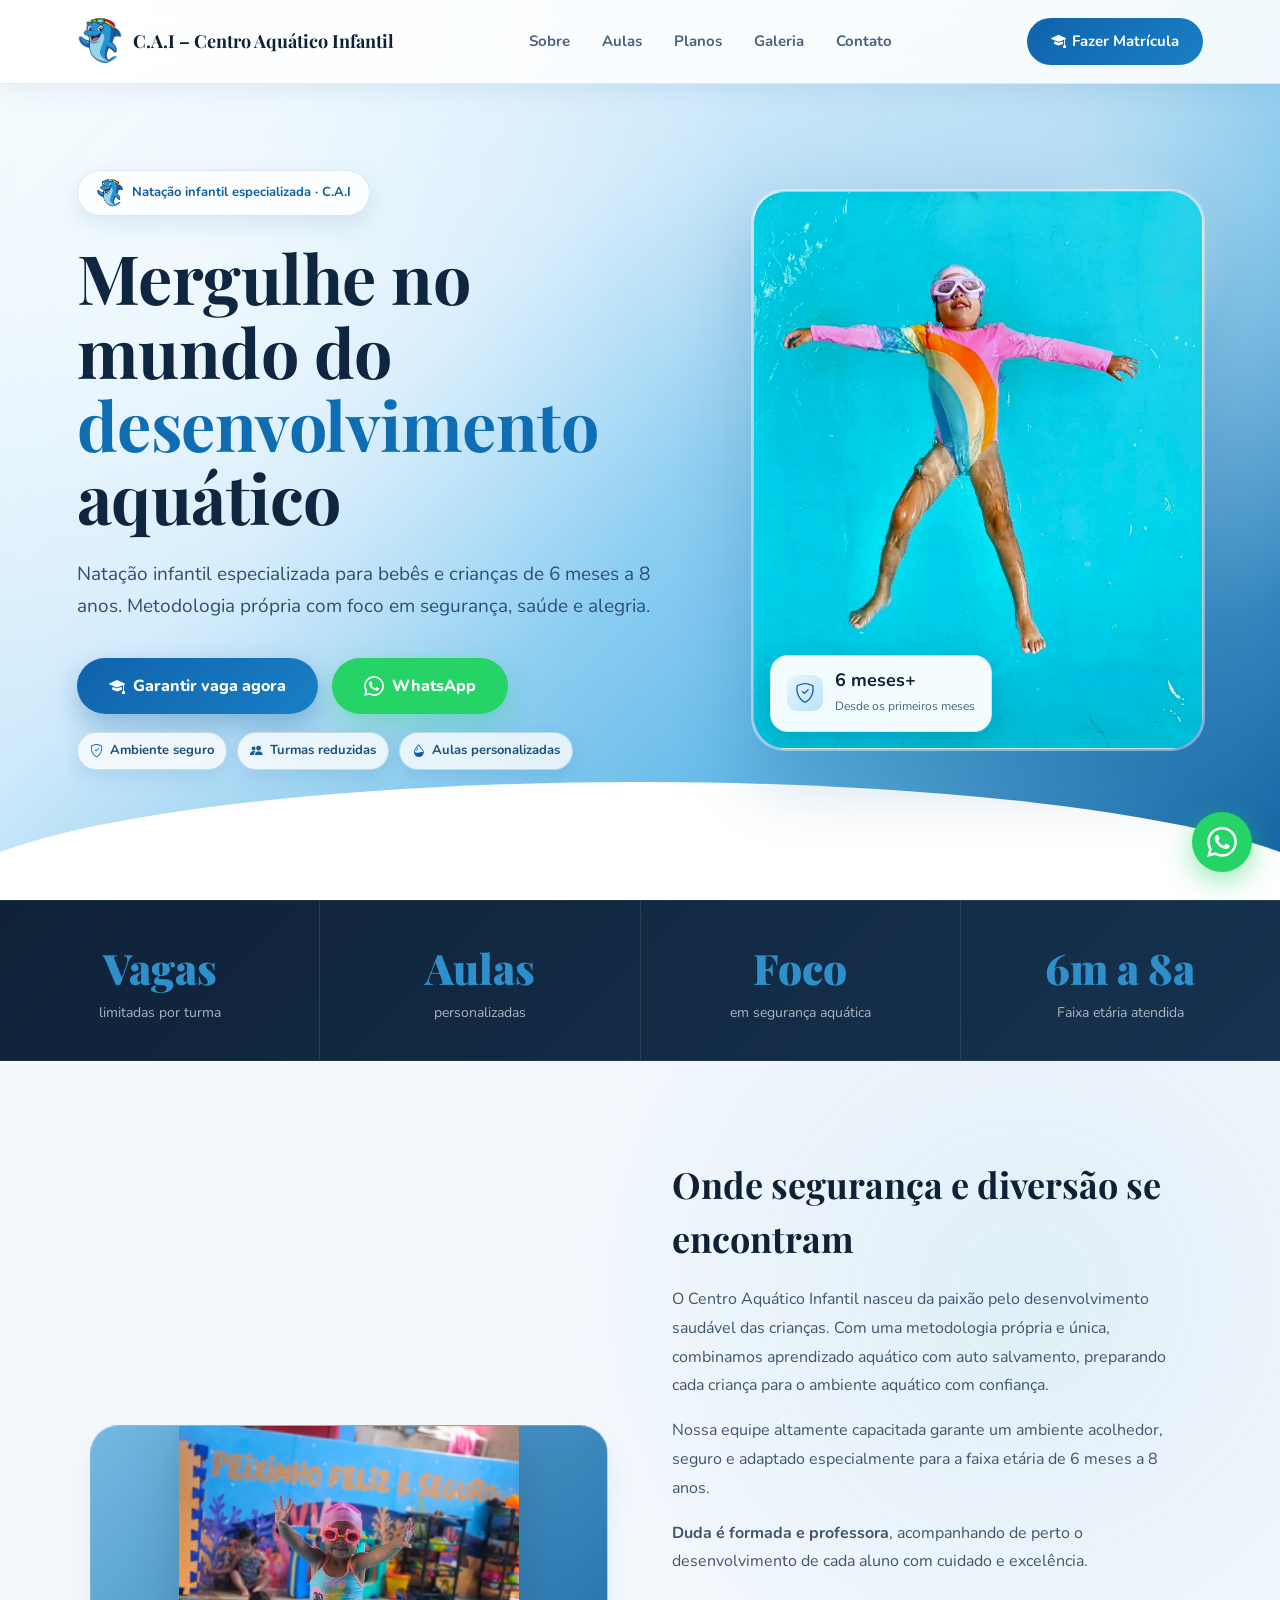
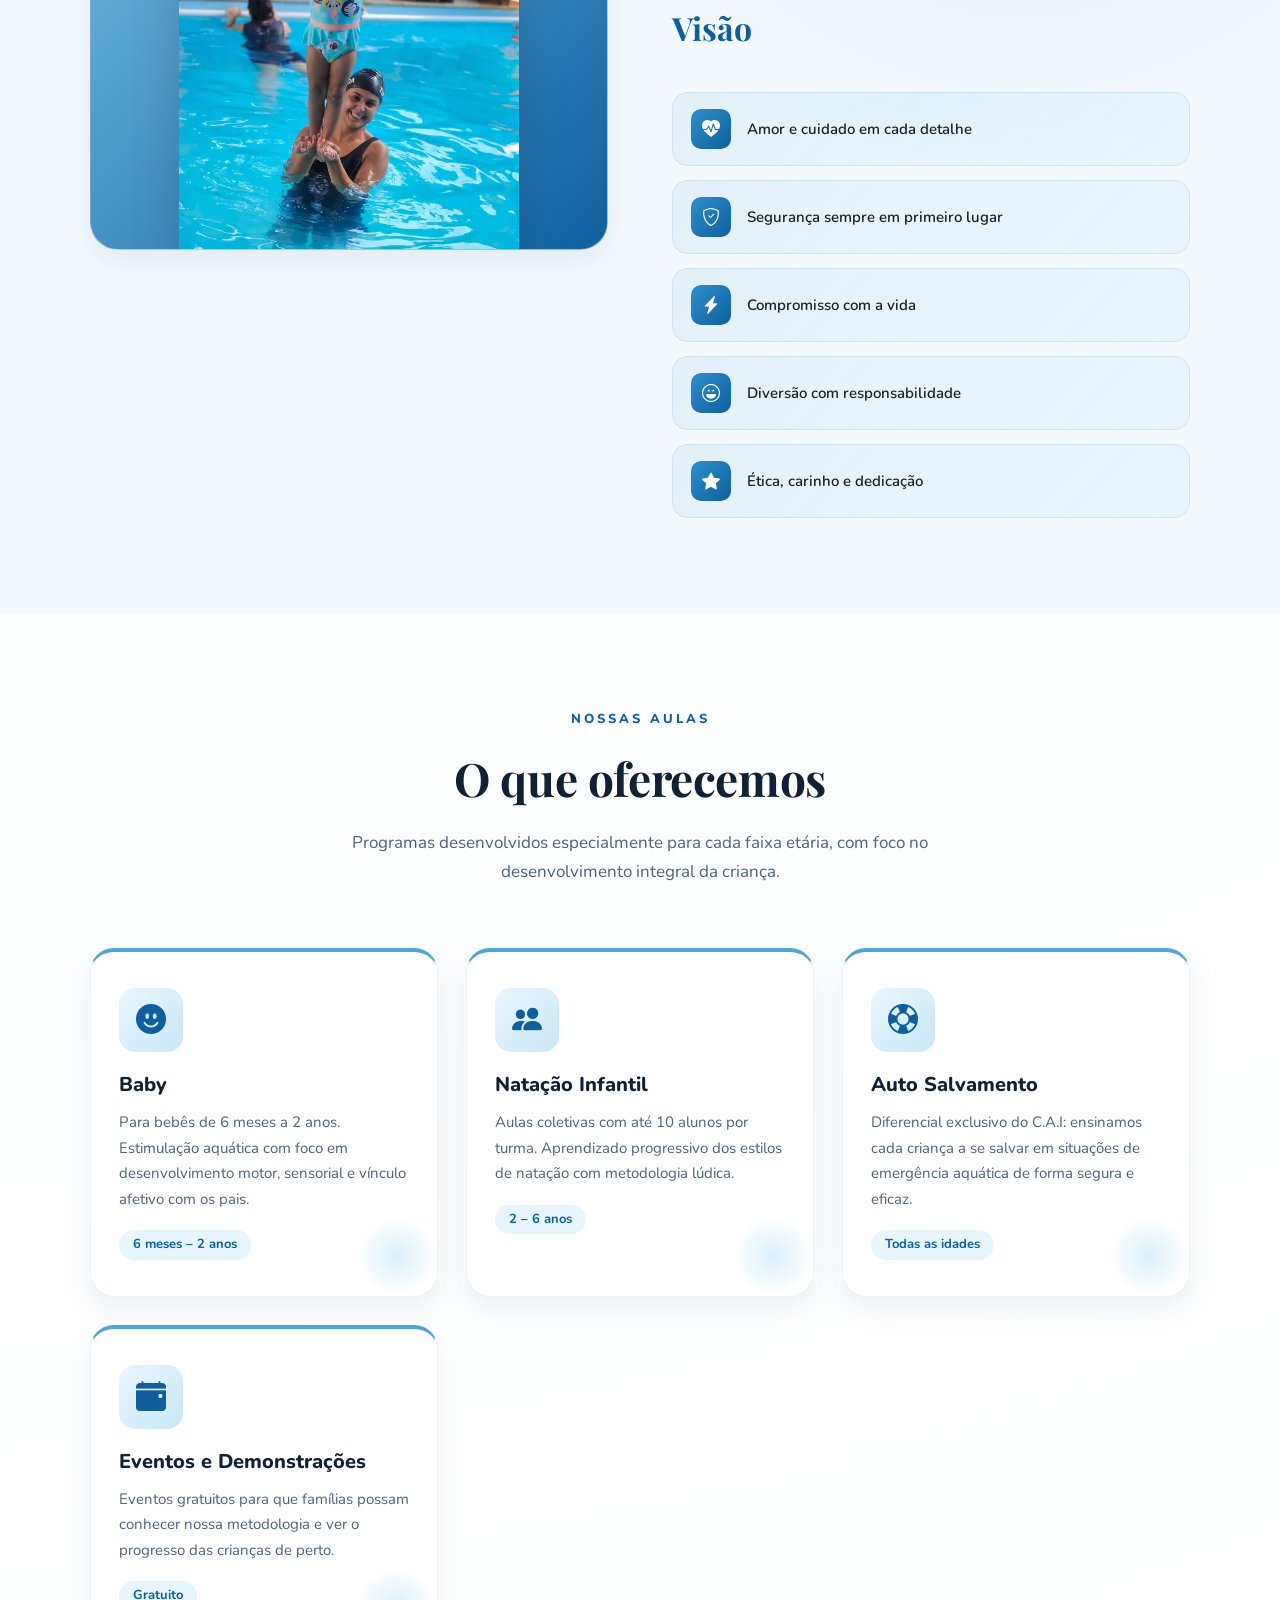
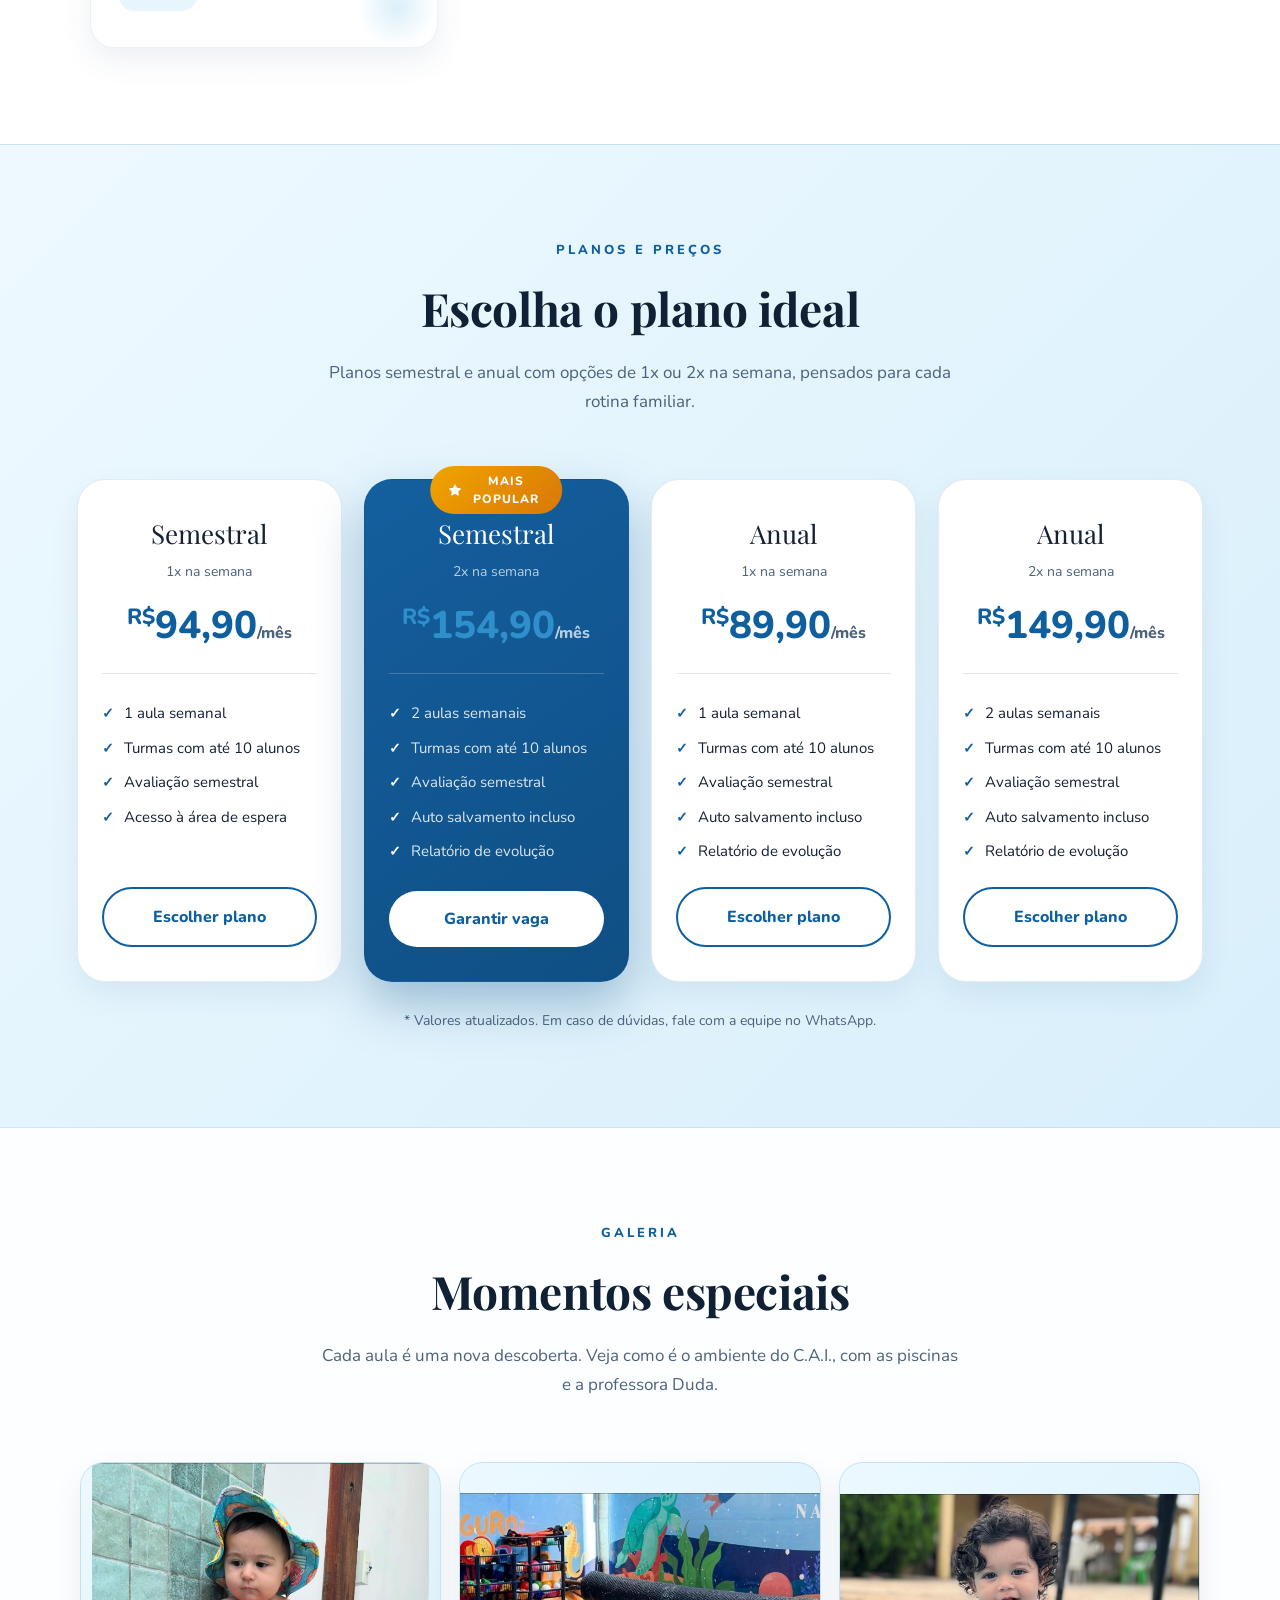
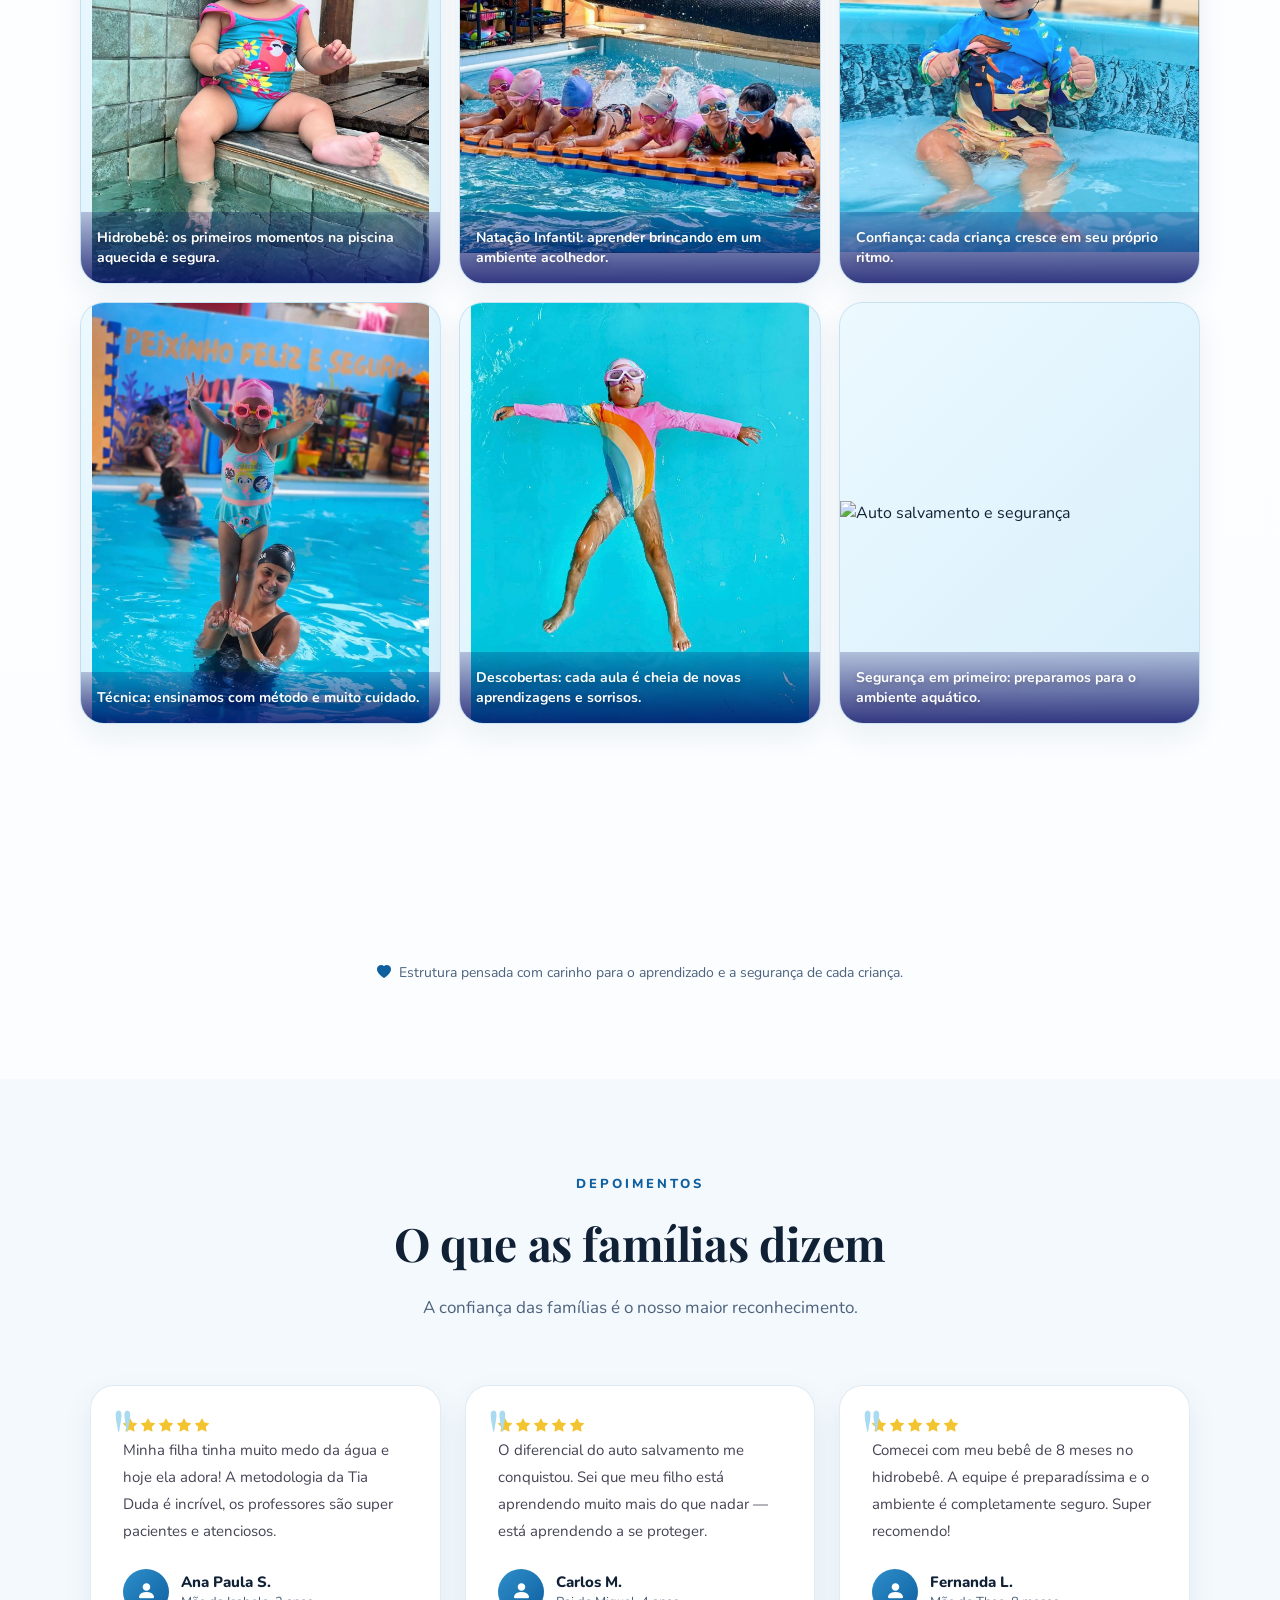
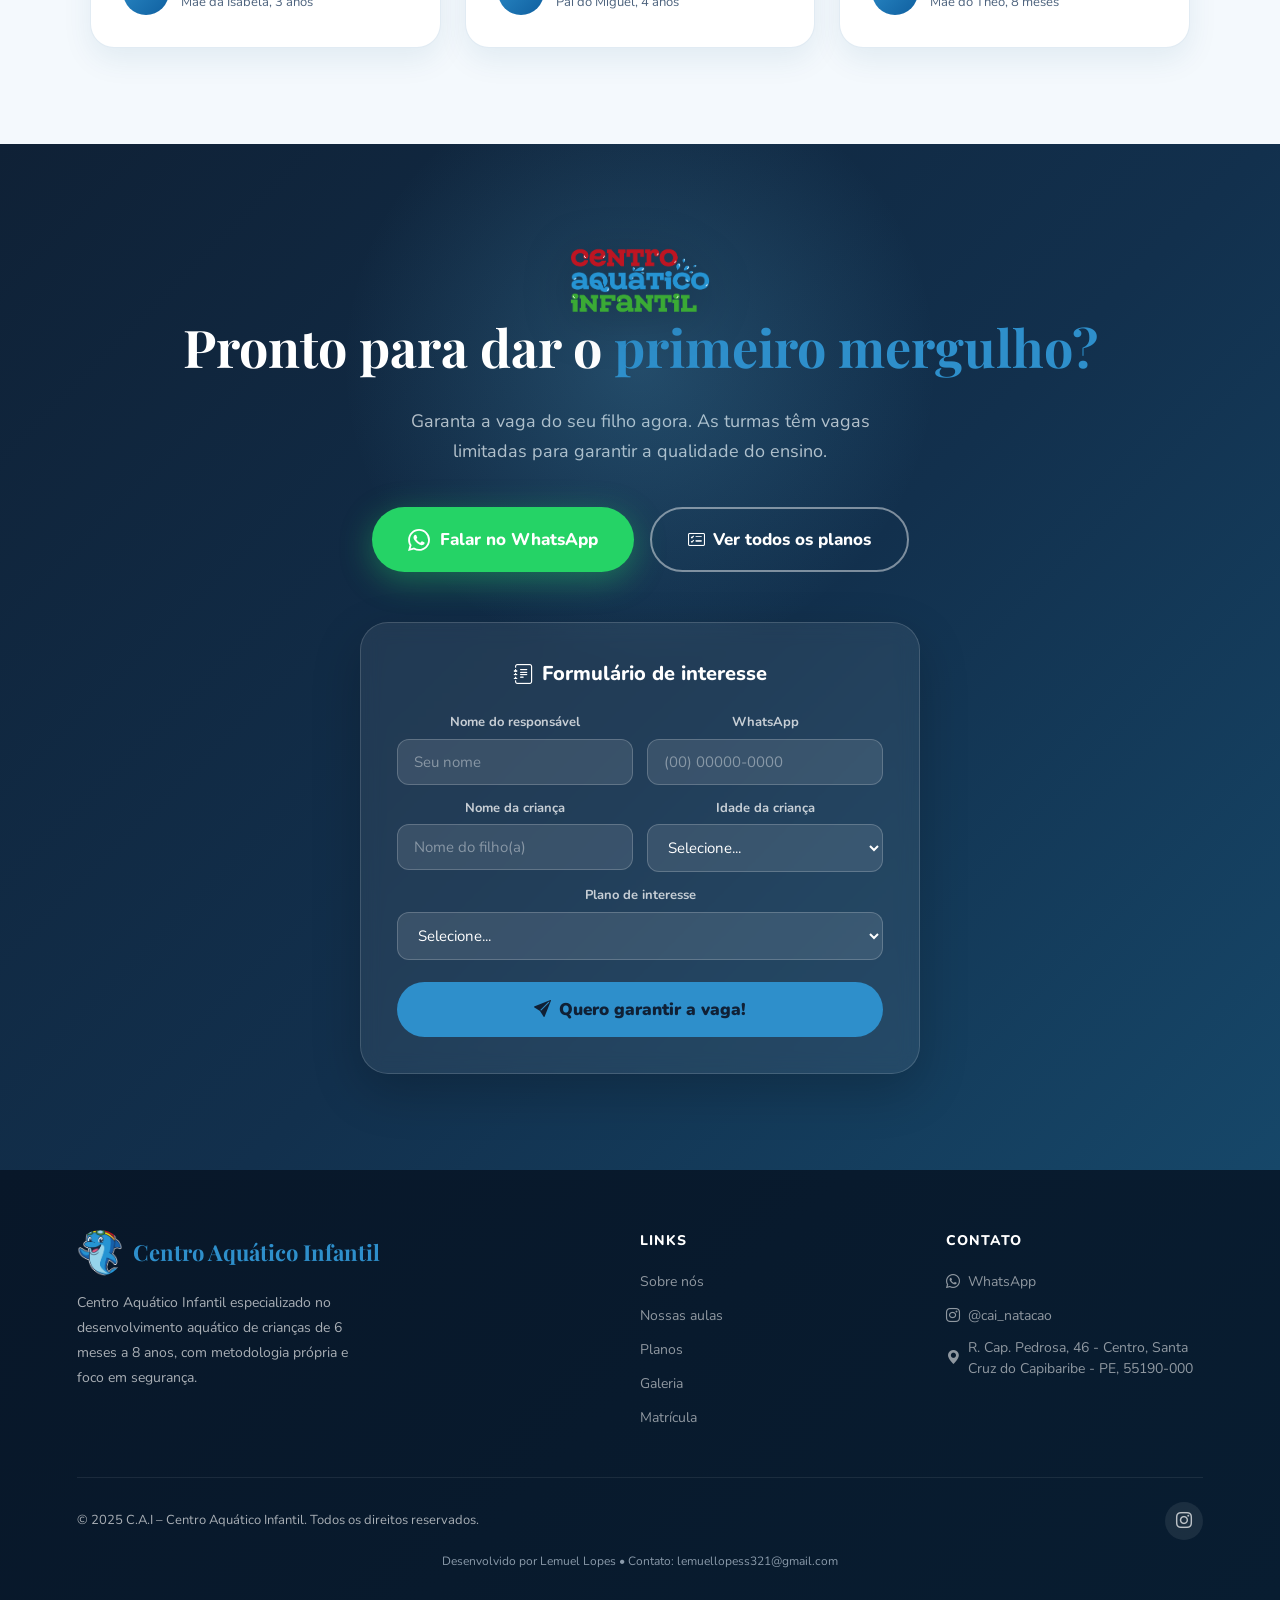
==== commit 8246bbb3: "feat: expand gallery to 8 images with improved descriptions and border radius" ====
--- a/index.html
+++ b/index.html
@@ -132,7 +132,7 @@
   <div class="services-grid">
     <div class="service-card reveal">
       <span class="service-icon"><i class="bi bi-emoji-smile-fill"></i></span>
-      <h3>Hidrobebê</h3>
+      <h3>Baby</h3>
       <p>Para bebês de 6 meses a 2 anos. Estimulação aquática com foco em desenvolvimento motor, sensorial e vínculo afetivo com os pais.</p>
       <span class="service-tag">6 meses – 2 anos</span>
     </div>
@@ -230,28 +230,36 @@
   <p class="section-sub">Cada aula é uma nova descoberta. Veja como é o ambiente do C.A.I., com as piscinas e a professora Duda.</p>
   <div class="gallery-grid">
     <div class="gallery-item reveal">
-      <img class="gallery-photo" src="assets/images/piscina 1.jpeg" alt="Piscina 1 do Centro Aquático Infantil">
-      <div class="gallery-overlay"><p>Piscina aquecida e acolhedora para os primeiros contatos com a água.</p></div>
-    </div>
-    <div class="gallery-item reveal">
-      <img class="gallery-photo" src="assets/images/piscina 2.jpeg" alt="Piscina 2 do Centro Aquático Infantil">
-      <div class="gallery-overlay"><p>Turminha em ação com atividades lúdicas que ensinam brincando.</p></div>
-    </div>
-    <div class="gallery-item reveal">
-      <img class="gallery-photo" src="assets/images/piscina 3.jpeg" alt="Piscina 3 do Centro Aquático Infantil">
-      <div class="gallery-overlay"><p>Confiança e autonomia construídas aula após aula, com muito carinho.</p></div>
-    </div>
-    <div class="gallery-item reveal">
-      <img class="gallery-photo" src="assets/images/piscina 4.jpeg" alt="Piscina 4 do Centro Aquático Infantil">
-      <div class="gallery-overlay"><p>Aprendizado seguro com supervisão próxima em um ambiente preparado.</p></div>
-    </div>
-    <div class="gallery-item reveal">
-      <img class="gallery-photo" src="assets/images/piscina 5.jpeg" alt="Piscina 5 do Centro Aquático Infantil">
-      <div class="gallery-overlay"><p>Momentos de alegria que fortalecem o desenvolvimento infantil.</p></div>
-    </div>
-    <div class="gallery-item reveal">
-      <img class="gallery-photo" src="assets/images/duda formada.jpeg" alt="Tia Duda, formada e professora">
-      <div class="gallery-overlay"><p>Tia Duda: formada, professora e referência no cuidado com os pequenos.</p></div>
+      <img class="gallery-photo" src="assets/images/piscina 1.jpeg" alt="Hidrobebê - bebê na água">
+      <div class="gallery-overlay"><p>Hidrobebê: os primeiros momentos na piscina aquecida e segura.</p></div>
+    </div>
+    <div class="gallery-item reveal">
+      <img class="gallery-photo" src="assets/images/piscina 2.jpeg" alt="Aula de natação infantil em grupo">
+      <div class="gallery-overlay"><p>Natação Infantil: aprender brincando em um ambiente acolhedor.</p></div>
+    </div>
+    <div class="gallery-item reveal">
+      <img class="gallery-photo" src="assets/images/piscina 3.jpeg" alt="Criança desenvolvendo confiança na água">
+      <div class="gallery-overlay"><p>Confiança: cada criança cresce em seu próprio ritmo.</p></div>
+    </div>
+    <div class="gallery-item reveal">
+      <img class="gallery-photo" src="assets/images/piscina 4.jpeg" alt="Professora ensinando técnica de natação">
+      <div class="gallery-overlay"><p>Técnica: ensinamos com método e muito cuidado.</p></div>
+    </div>
+    <div class="gallery-item reveal">
+      <img class="gallery-photo" src="assets/images/piscina 5.jpeg" alt="Momento de alegria em aula">
+      <div class="gallery-overlay"><p>Descobertas: cada aula é cheia de novas aprendizagens e sorrisos.</p></div>
+    </div>
+    <div class="gallery-item reveal">
+      <img class="gallery-photo" src="assets/images/piscina 6.jpg" alt="Auto salvamento e segurança">
+      <div class="gallery-overlay"><p>Segurança em primeiro: preparamos para o ambiente aquático.</p></div>
+    </div>
+    <div class="gallery-item reveal">
+      <img class="gallery-photo" src="assets/images/piscina 9.jpg" alt="Crianças praticando natação">
+      <div class="gallery-overlay"><p>Desenvolvimento: habilidades aquáticas que crescem viagem a viajem.</p></div>
+    </div>
+    <div class="gallery-item reveal">
+      <img class="gallery-photo" src="assets/images/bebê piscina.jpg" alt="Bebê em aula Hidrobebê">
+      <div class="gallery-overlay"><p>Início: nunca é cedo para começar uma relação segura com a água.</p></div>
     </div>
   </div>
   <p class="gallery-note"><i class="bi bi-heart-fill"></i> Estrutura pensada com carinho para o aprendizado e a segurança de cada criança.</p>
--- a/styles.css
+++ b/styles.css
@@ -504,7 +504,7 @@
     margin: 0 auto;
   }
   .gallery-item {
-    border-radius: 20px; overflow: hidden;
+    border-radius: 24px; overflow: hidden;
     position: relative;
     background: linear-gradient(135deg, #ecf9ff, #d7effb);
     min-height: 200px; display: flex; align-items: center; justify-content: center;
@@ -513,8 +513,6 @@
     box-shadow: var(--shadow-soft);
   }
   .gallery-item:hover { transform: translateY(-4px) scale(1.01); }
-  .gallery-item:nth-child(1) { grid-column: span 2; min-height: 280px; }
-  .gallery-item:nth-child(4) { grid-column: span 2; min-height: 220px; }
   .gallery-photo {
     display: block;
     position: static;
@@ -803,8 +801,6 @@
     .hero-float-card strong { font-size: 17px; }
     .plans-grid { grid-template-columns: 1fr; }
     .gallery-grid { grid-template-columns: 1fr; }
-    .gallery-item:nth-child(1),
-    .gallery-item:nth-child(4) { grid-column: span 1; }
     .footer-grid { grid-template-columns: 1fr; }
     .stats { flex-direction: column; }
     .stat-item { border-right: none; border-bottom: 1px solid rgba(255,255,255,0.1); }
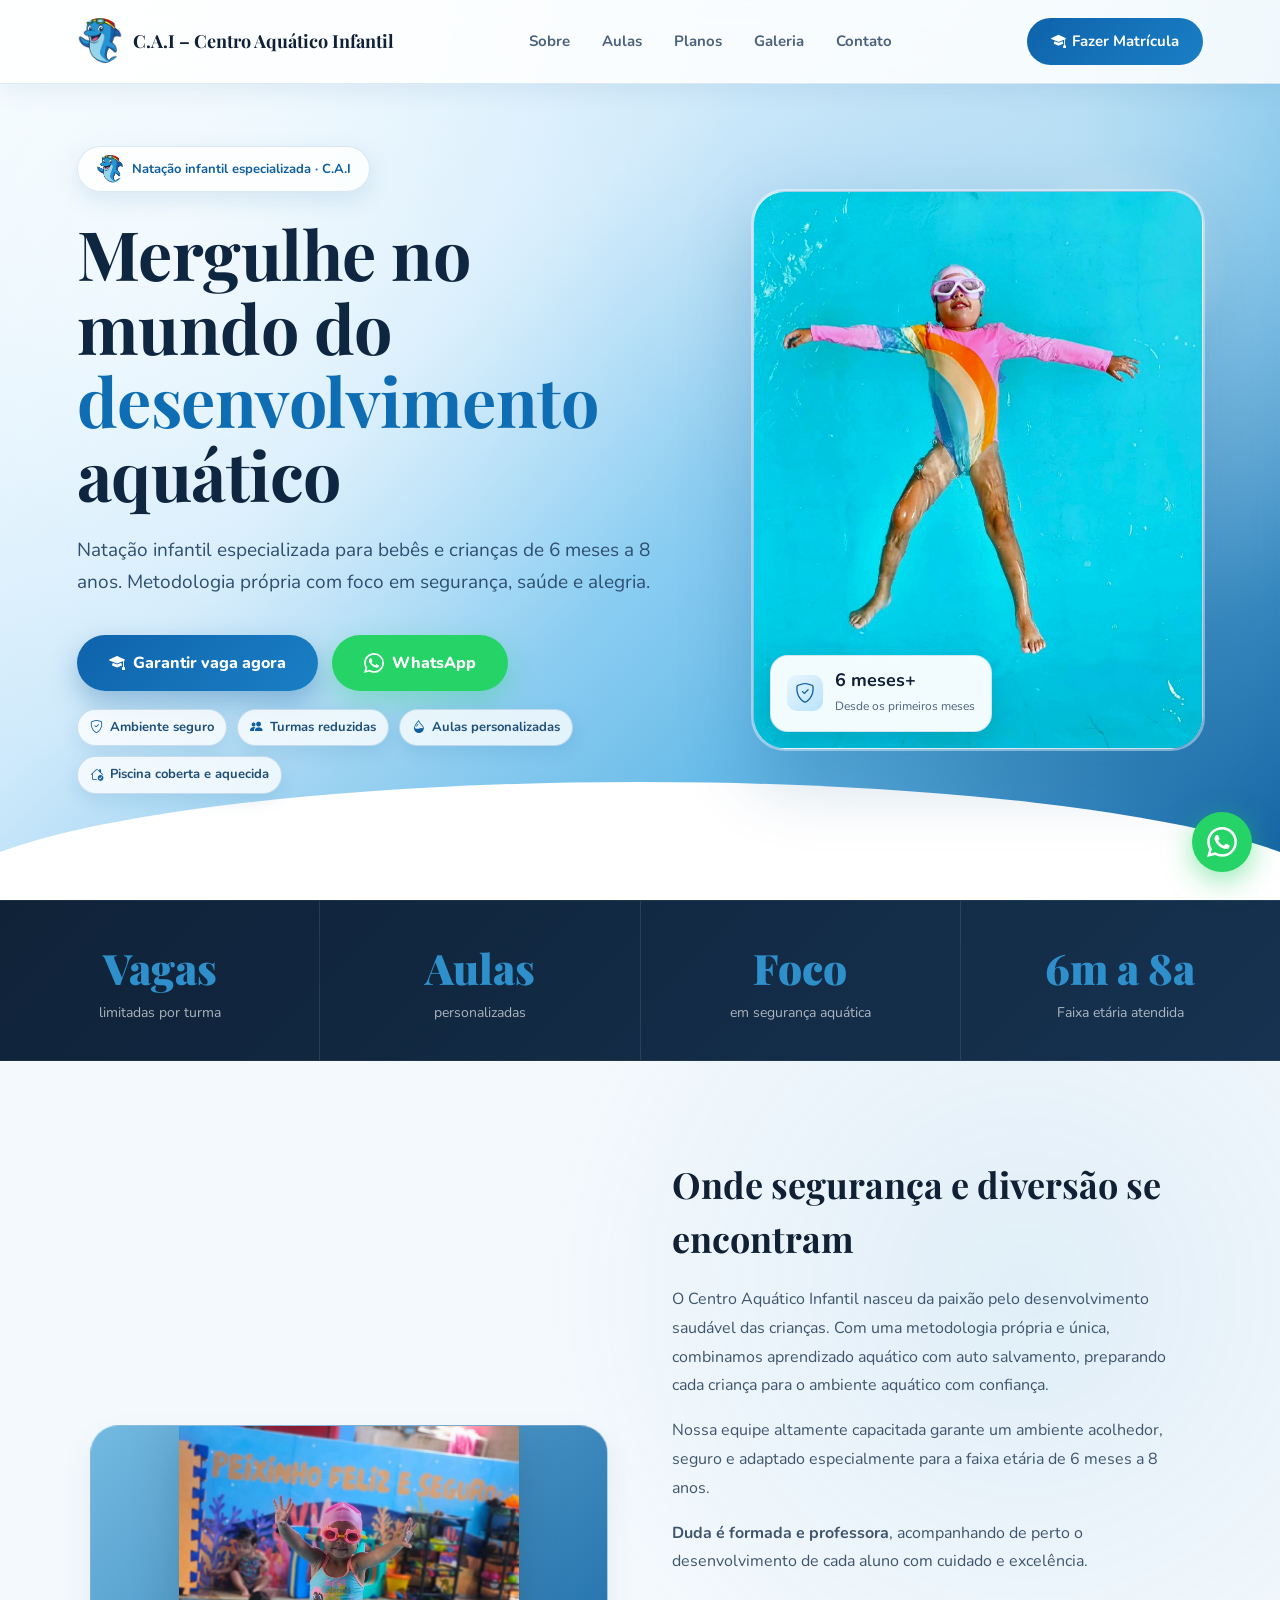
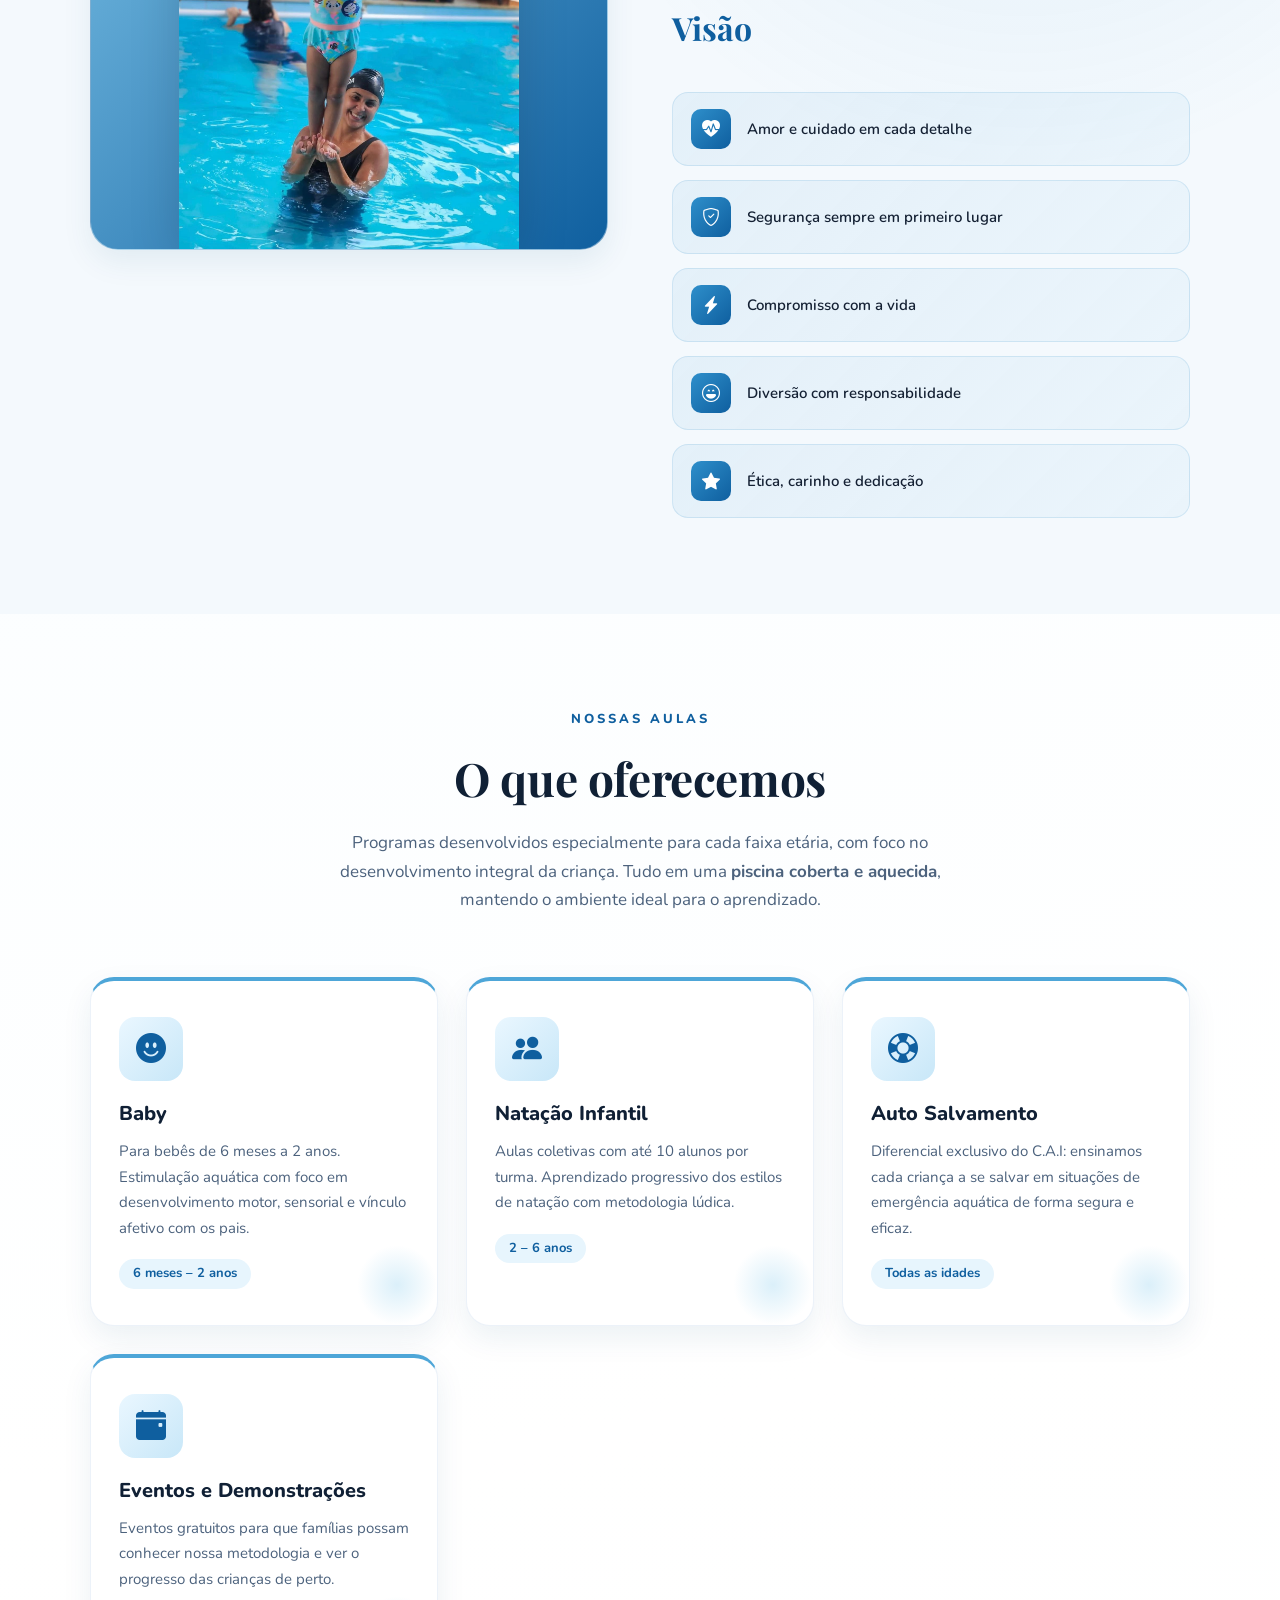
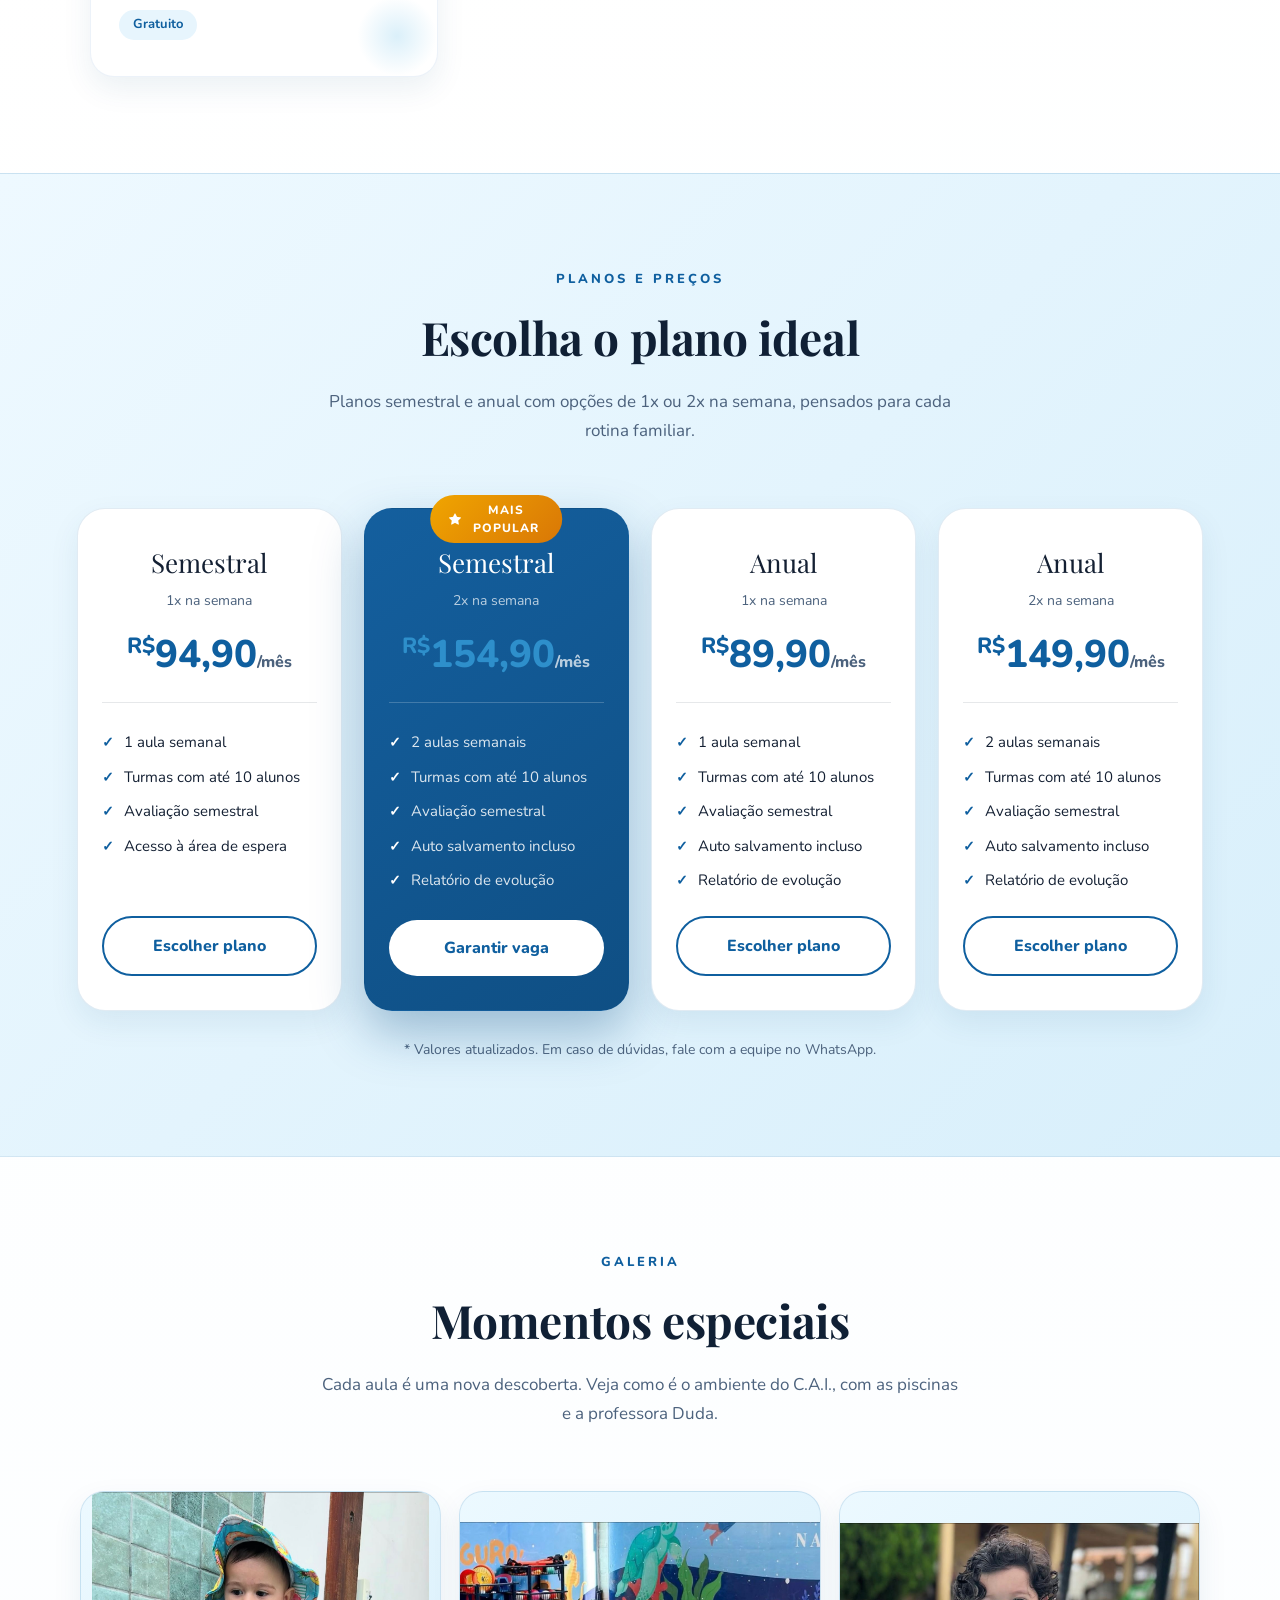
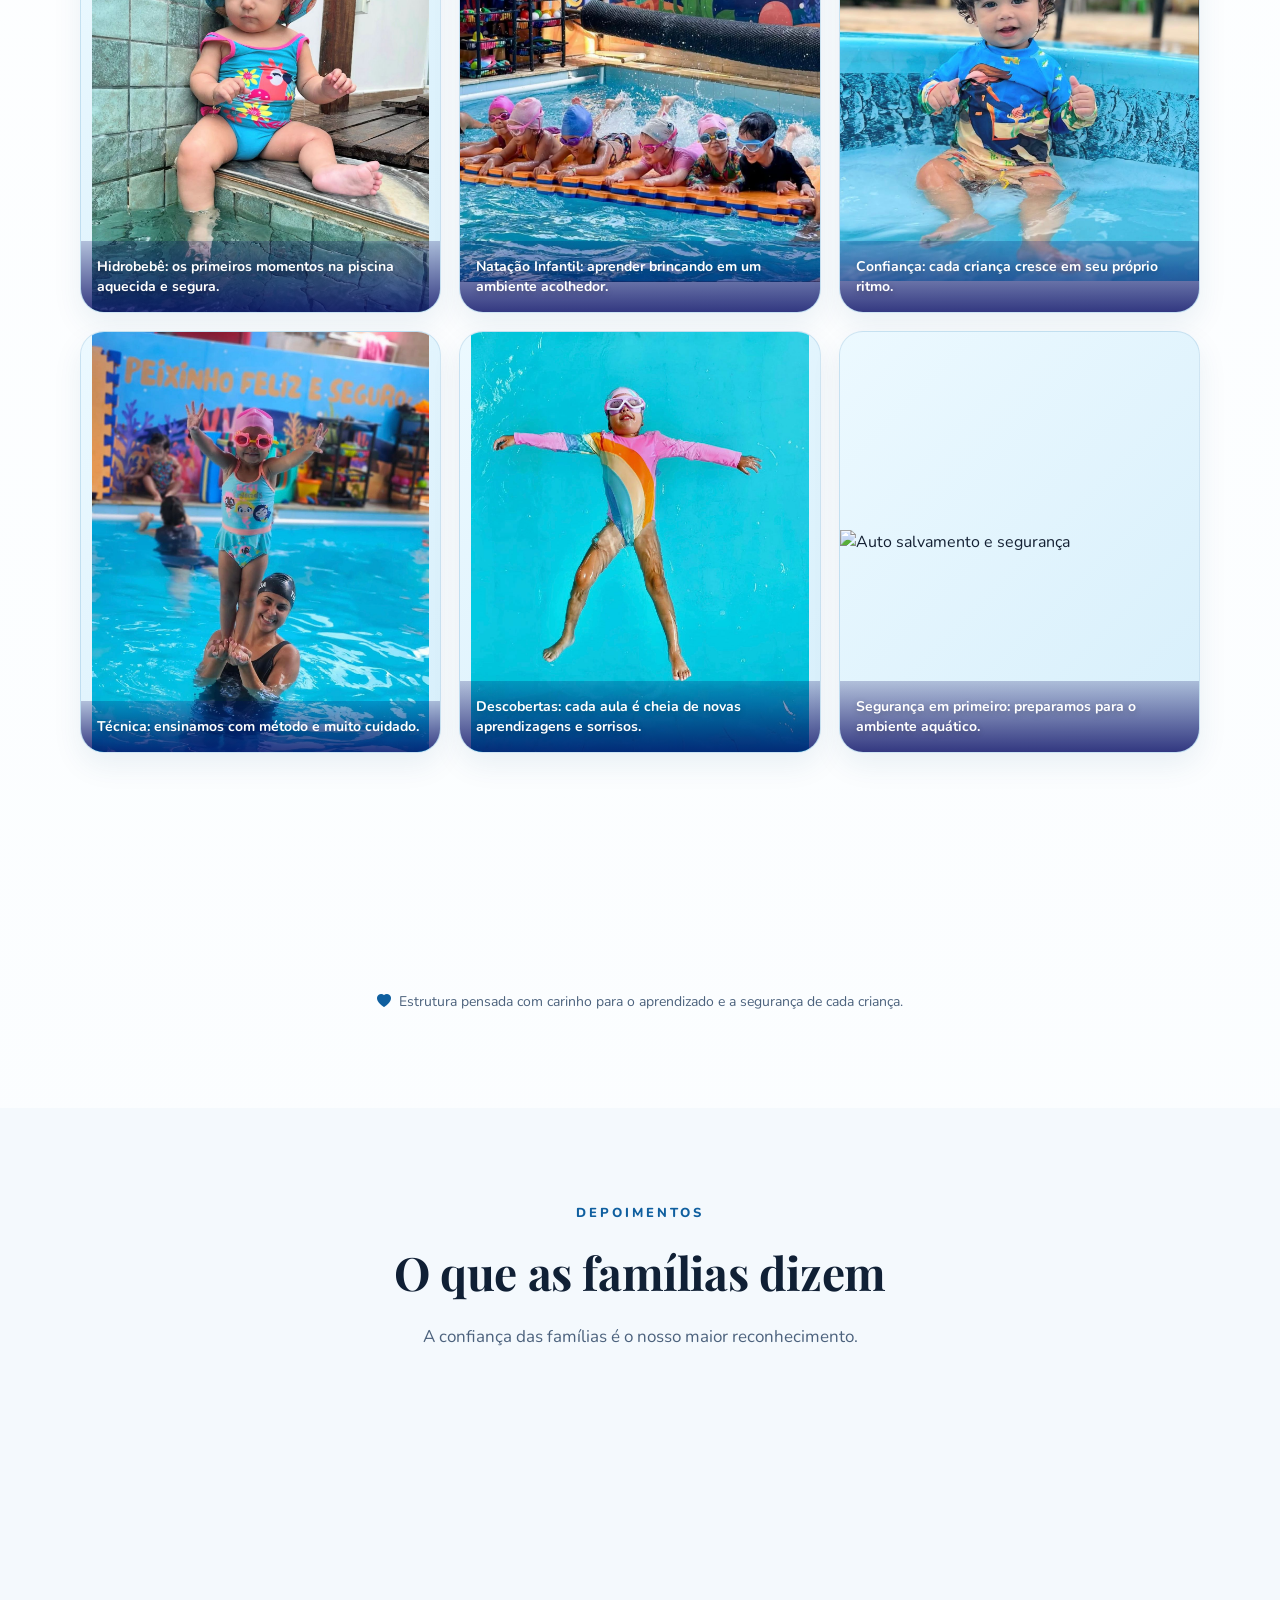
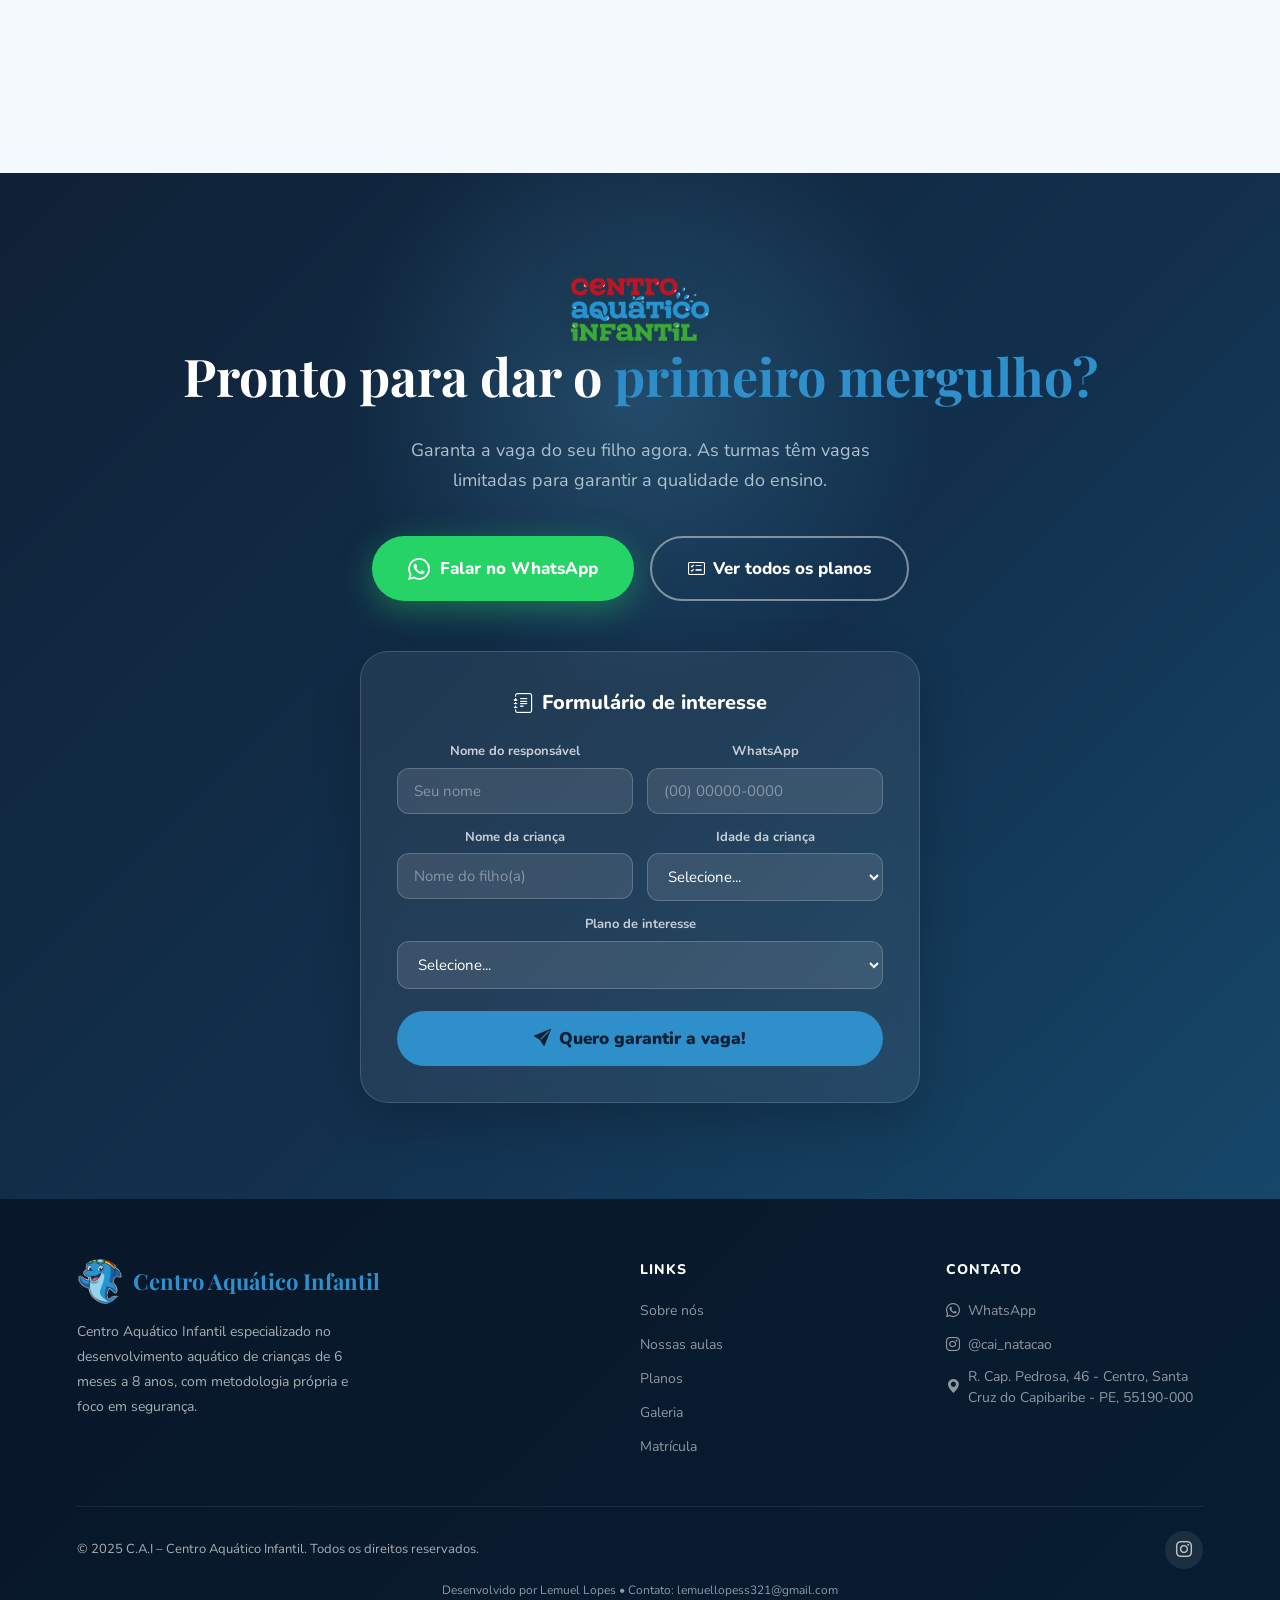
==== commit 4fe31c59: "feat: highlight covered and heated pool as key differentiator in hero and services" ====
--- a/index.html
+++ b/index.html
@@ -59,6 +59,7 @@
       <span class="hero-pill"><i class="bi bi-shield-check"></i>Ambiente seguro</span>
       <span class="hero-pill"><i class="bi bi-people-fill"></i>Turmas reduzidas</span>
       <span class="hero-pill"><i class="bi bi-droplet-half"></i>Aulas personalizadas</span>
+      <span class="hero-pill"><i class="bi bi-house-check"></i>Piscina coberta e aquecida</span>
     </div>
   </div>
   <div class="hero-image">
@@ -128,7 +129,7 @@
 <section id="aulas">
   <div class="section-label">Nossas Aulas</div>
   <h2 class="section-title">O que oferecemos</h2>
-  <p class="section-sub">Programas desenvolvidos especialmente para cada faixa etária, com foco no desenvolvimento integral da criança.</p>
+  <p class="section-sub">Programas desenvolvidos especialmente para cada faixa etária, com foco no desenvolvimento integral da criança. Tudo em uma <strong>piscina coberta e aquecida</strong>, mantendo o ambiente ideal para o aprendizado.</p>
   <div class="services-grid">
     <div class="service-card reveal">
       <span class="service-icon"><i class="bi bi-emoji-smile-fill"></i></span>
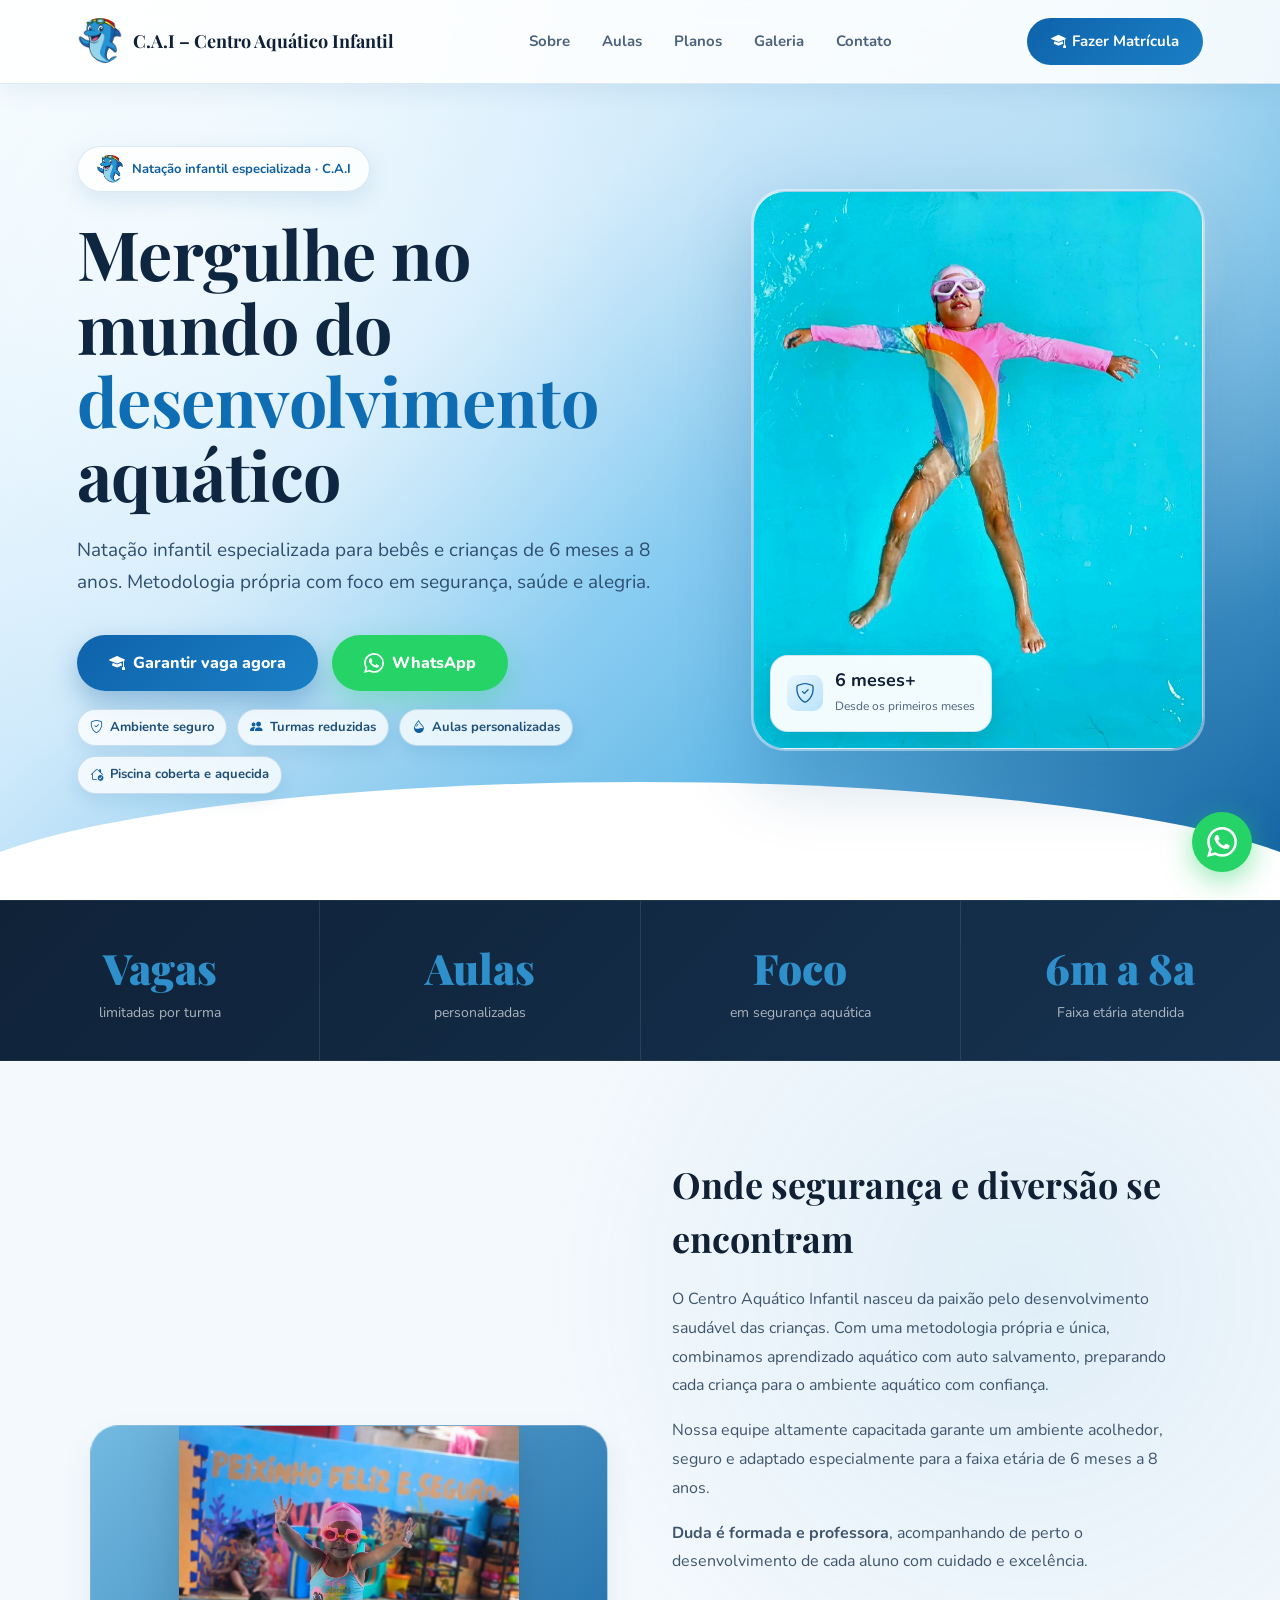
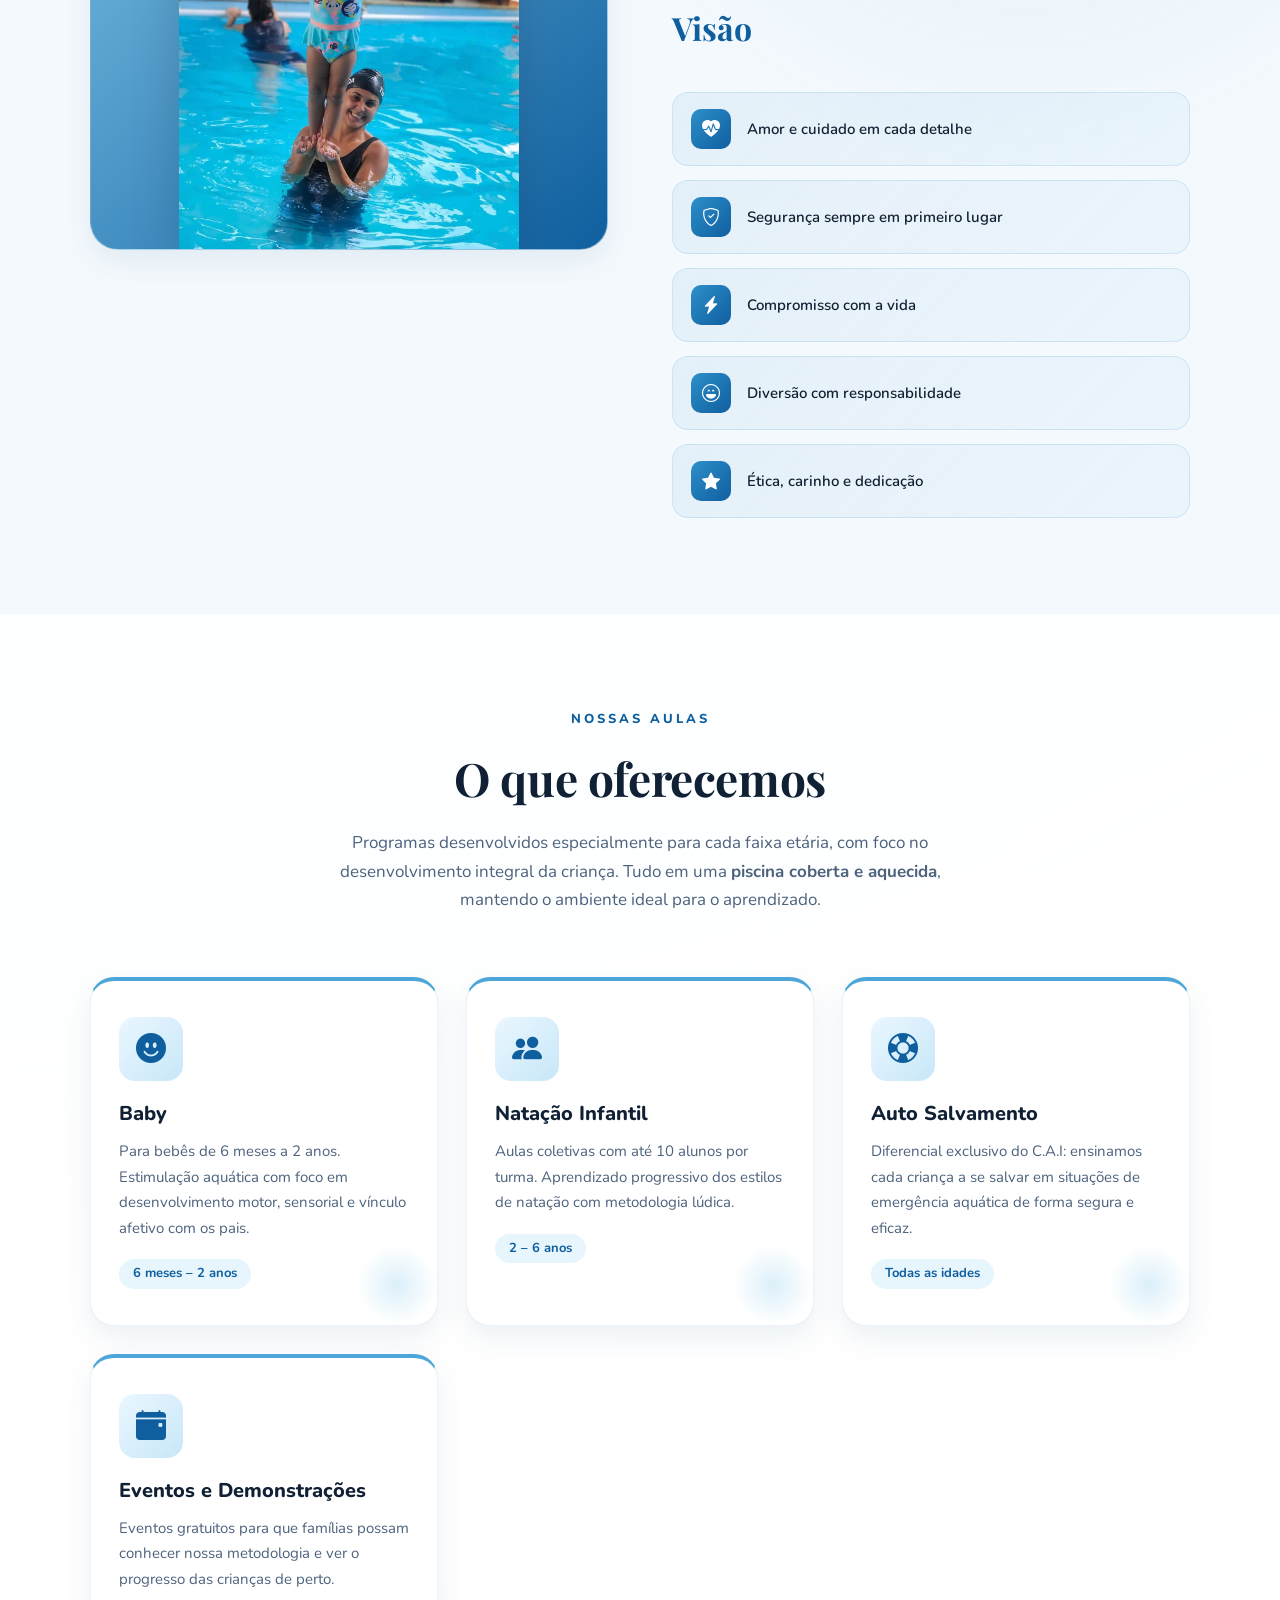
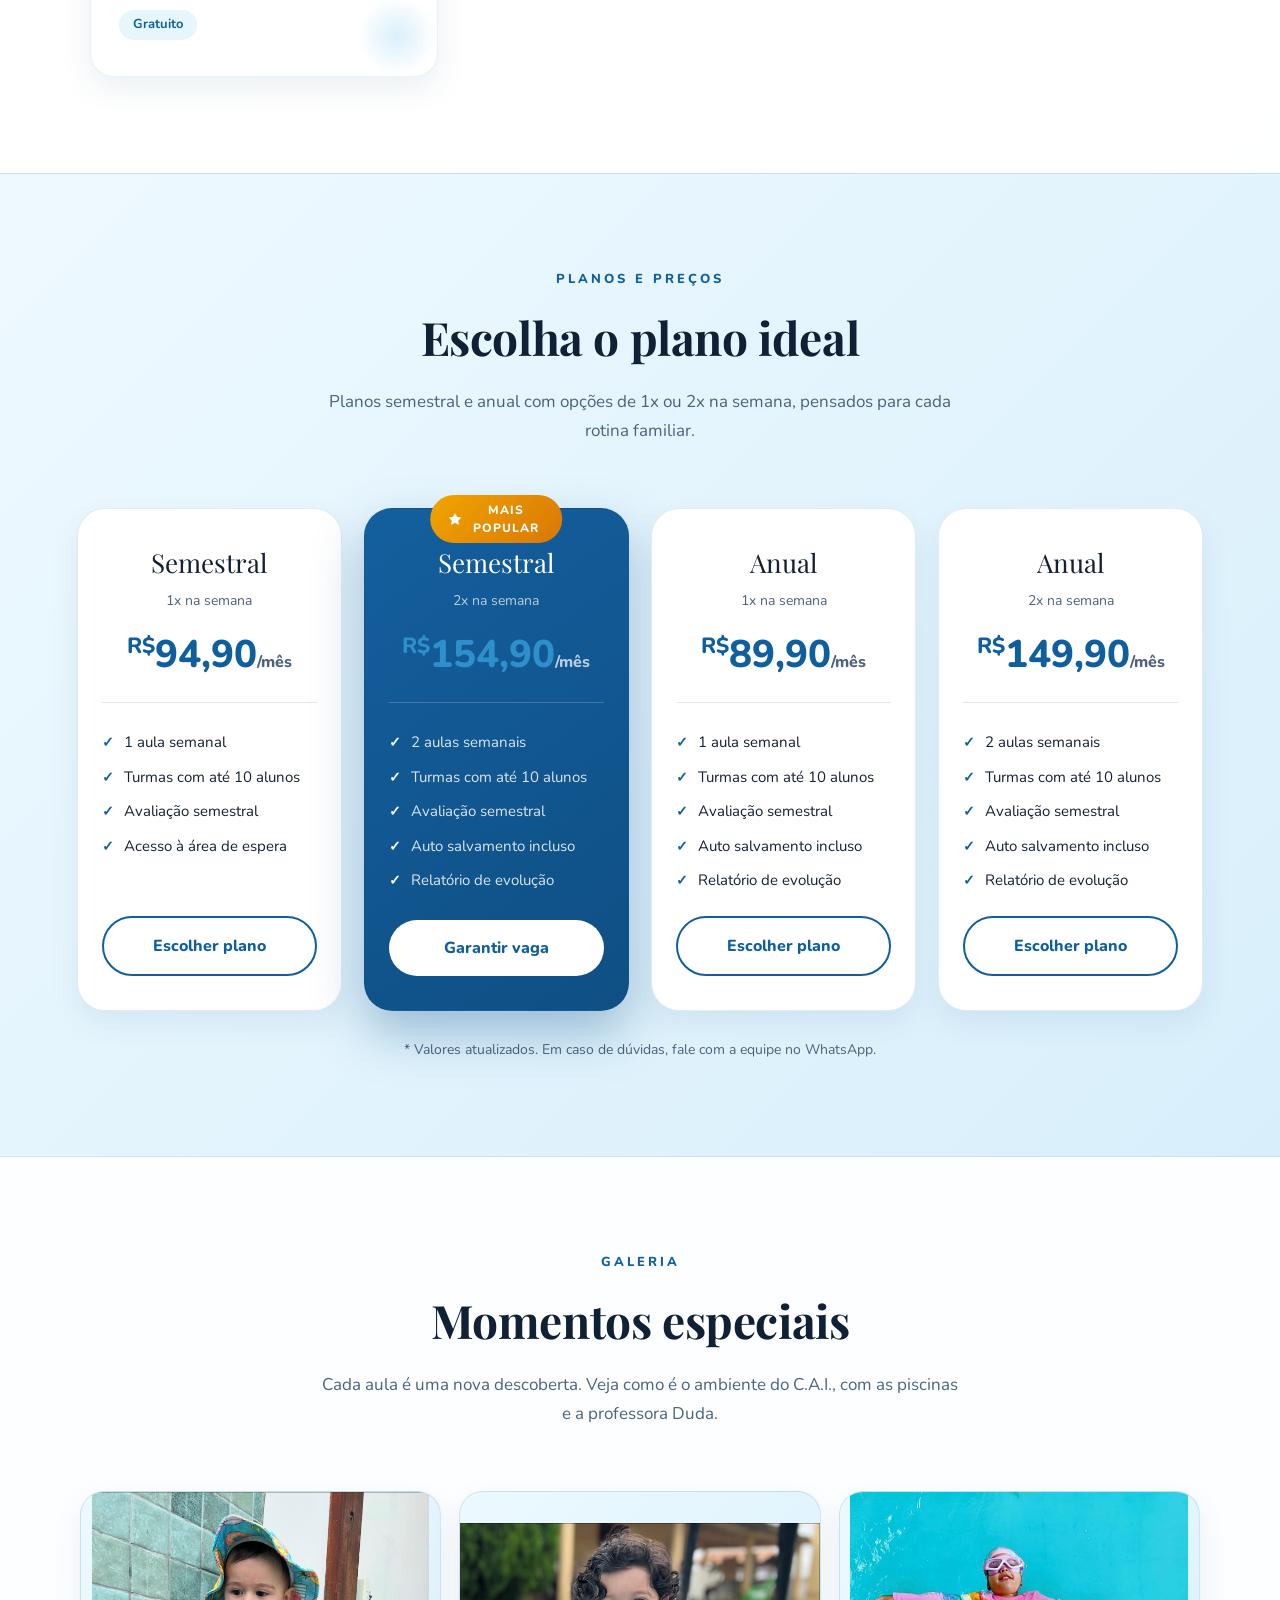
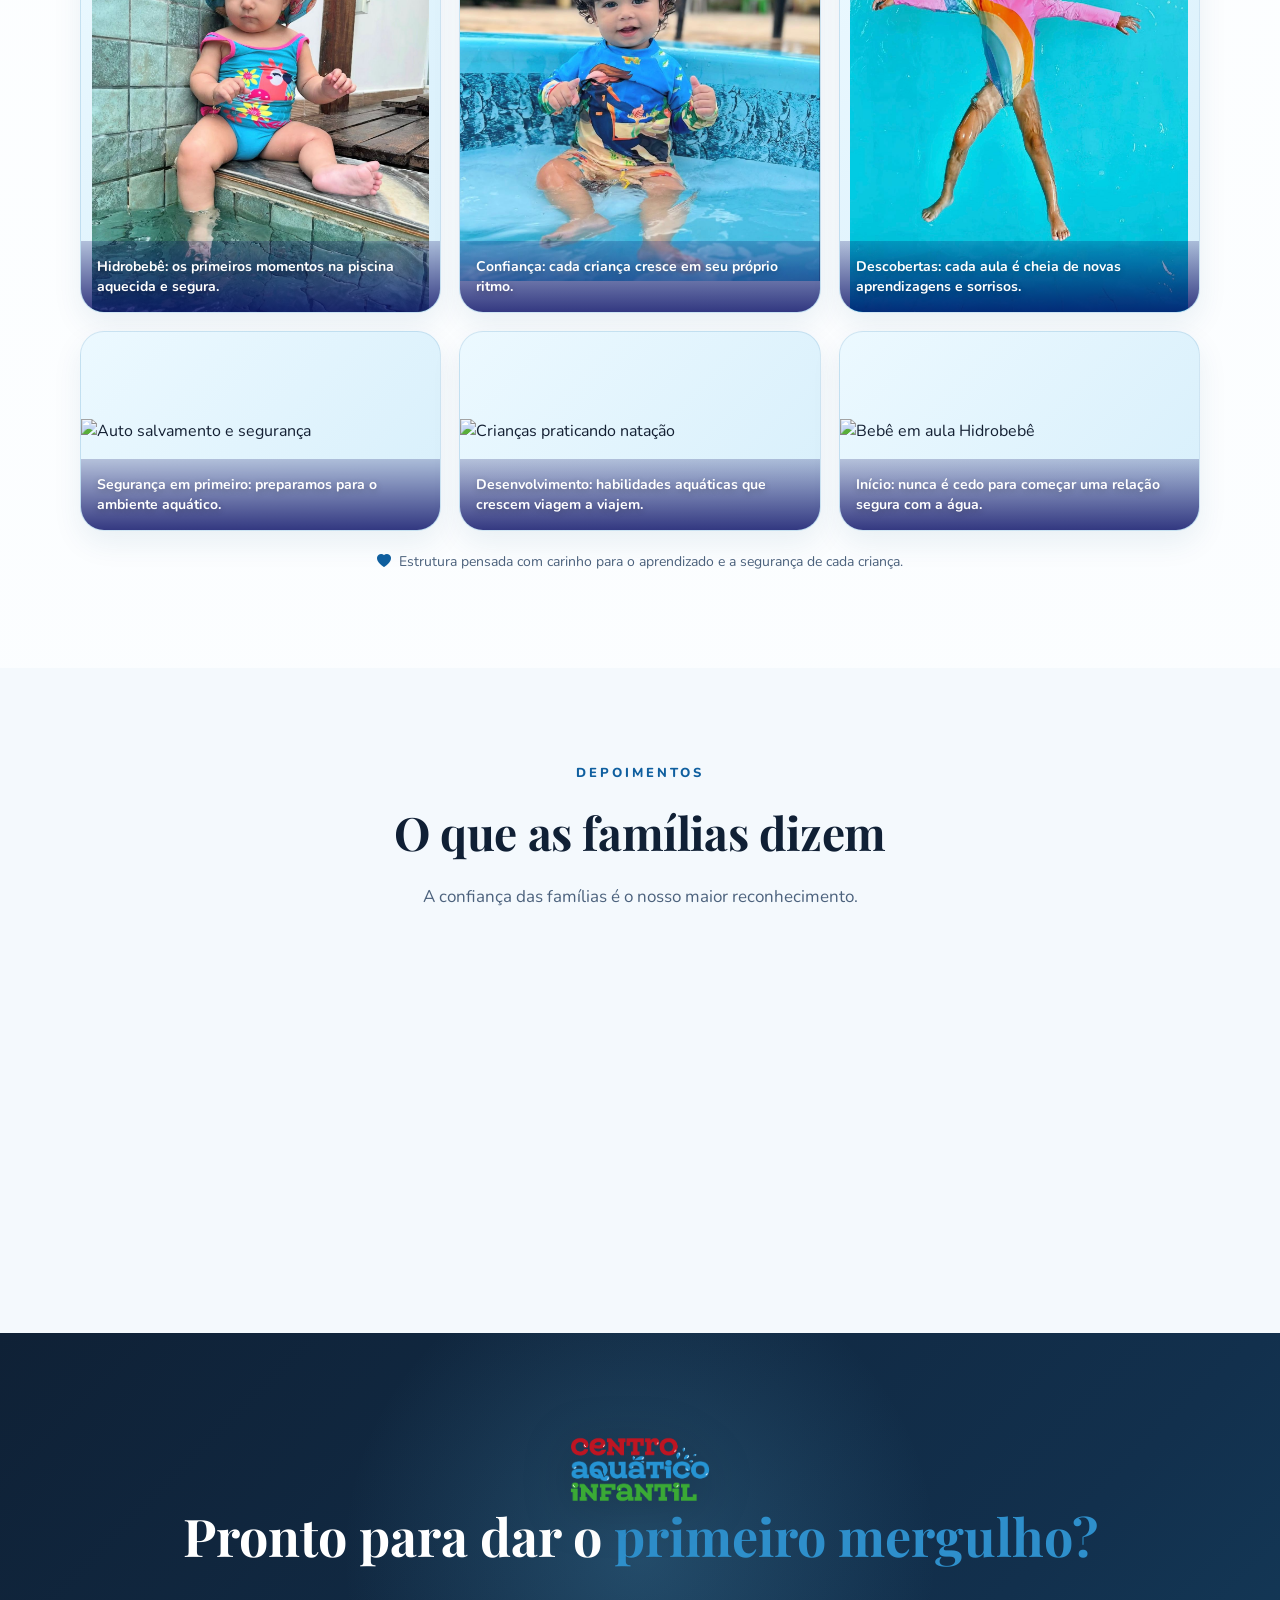
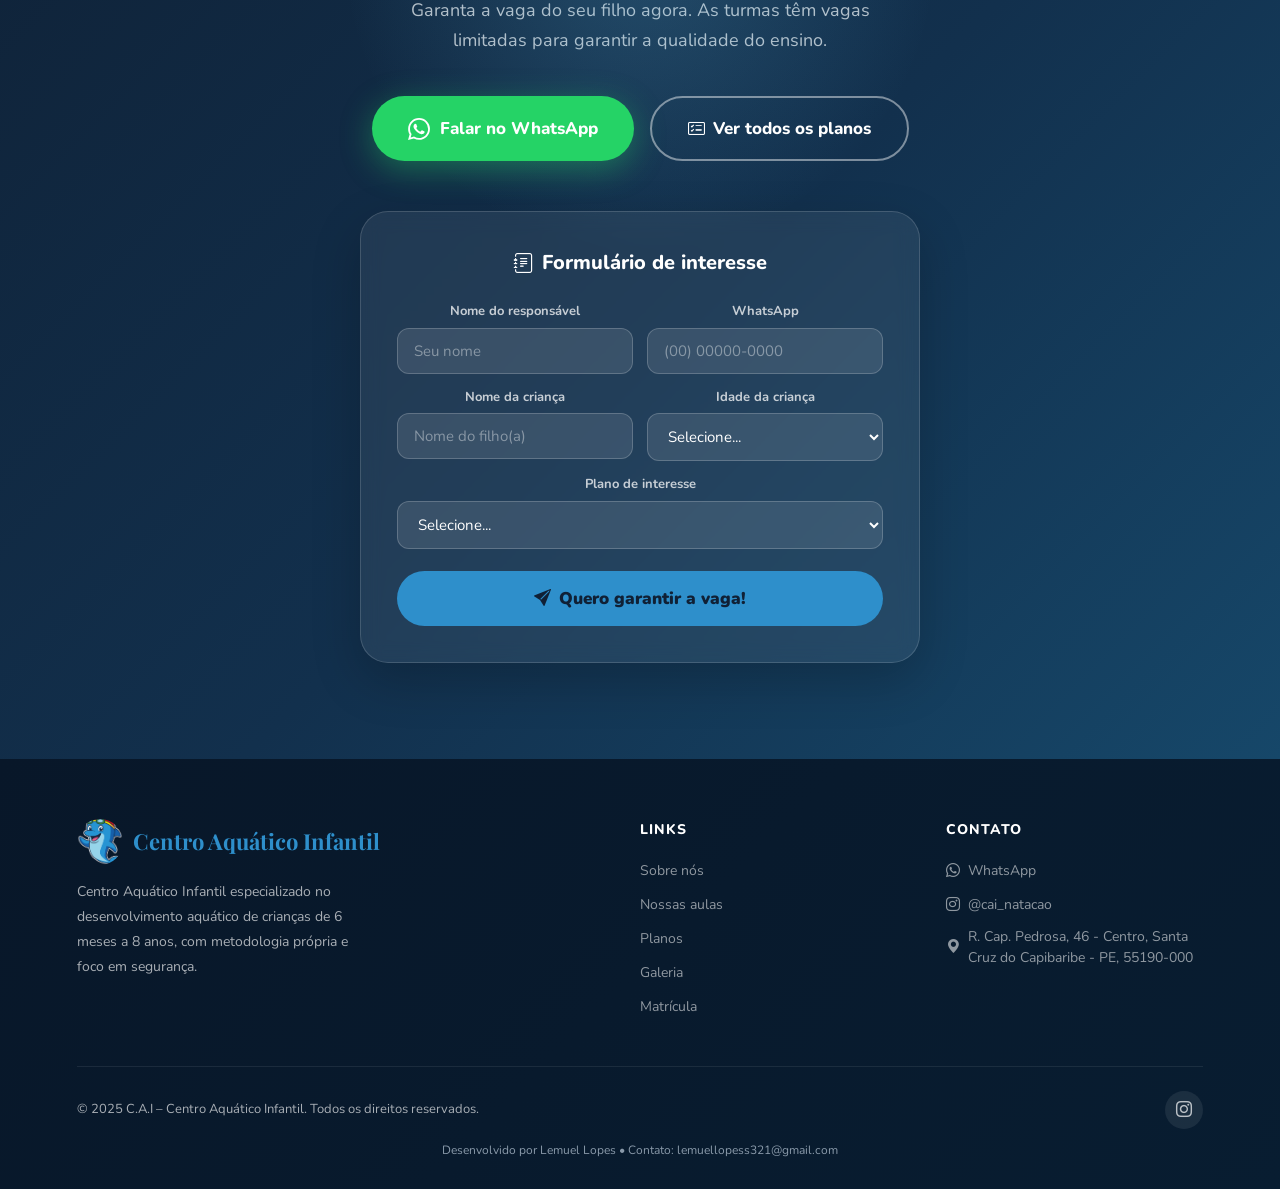
==== commit 4dfe6eca: "fix: remove copyrighted images (piscina 2 and piscina 4) from gallery" ====
--- a/index.html
+++ b/index.html
@@ -235,16 +235,8 @@
       <div class="gallery-overlay"><p>Hidrobebê: os primeiros momentos na piscina aquecida e segura.</p></div>
     </div>
     <div class="gallery-item reveal">
-      <img class="gallery-photo" src="assets/images/piscina 2.jpeg" alt="Aula de natação infantil em grupo">
-      <div class="gallery-overlay"><p>Natação Infantil: aprender brincando em um ambiente acolhedor.</p></div>
-    </div>
-    <div class="gallery-item reveal">
       <img class="gallery-photo" src="assets/images/piscina 3.jpeg" alt="Criança desenvolvendo confiança na água">
       <div class="gallery-overlay"><p>Confiança: cada criança cresce em seu próprio ritmo.</p></div>
-    </div>
-    <div class="gallery-item reveal">
-      <img class="gallery-photo" src="assets/images/piscina 4.jpeg" alt="Professora ensinando técnica de natação">
-      <div class="gallery-overlay"><p>Técnica: ensinamos com método e muito cuidado.</p></div>
     </div>
     <div class="gallery-item reveal">
       <img class="gallery-photo" src="assets/images/piscina 5.jpeg" alt="Momento de alegria em aula">
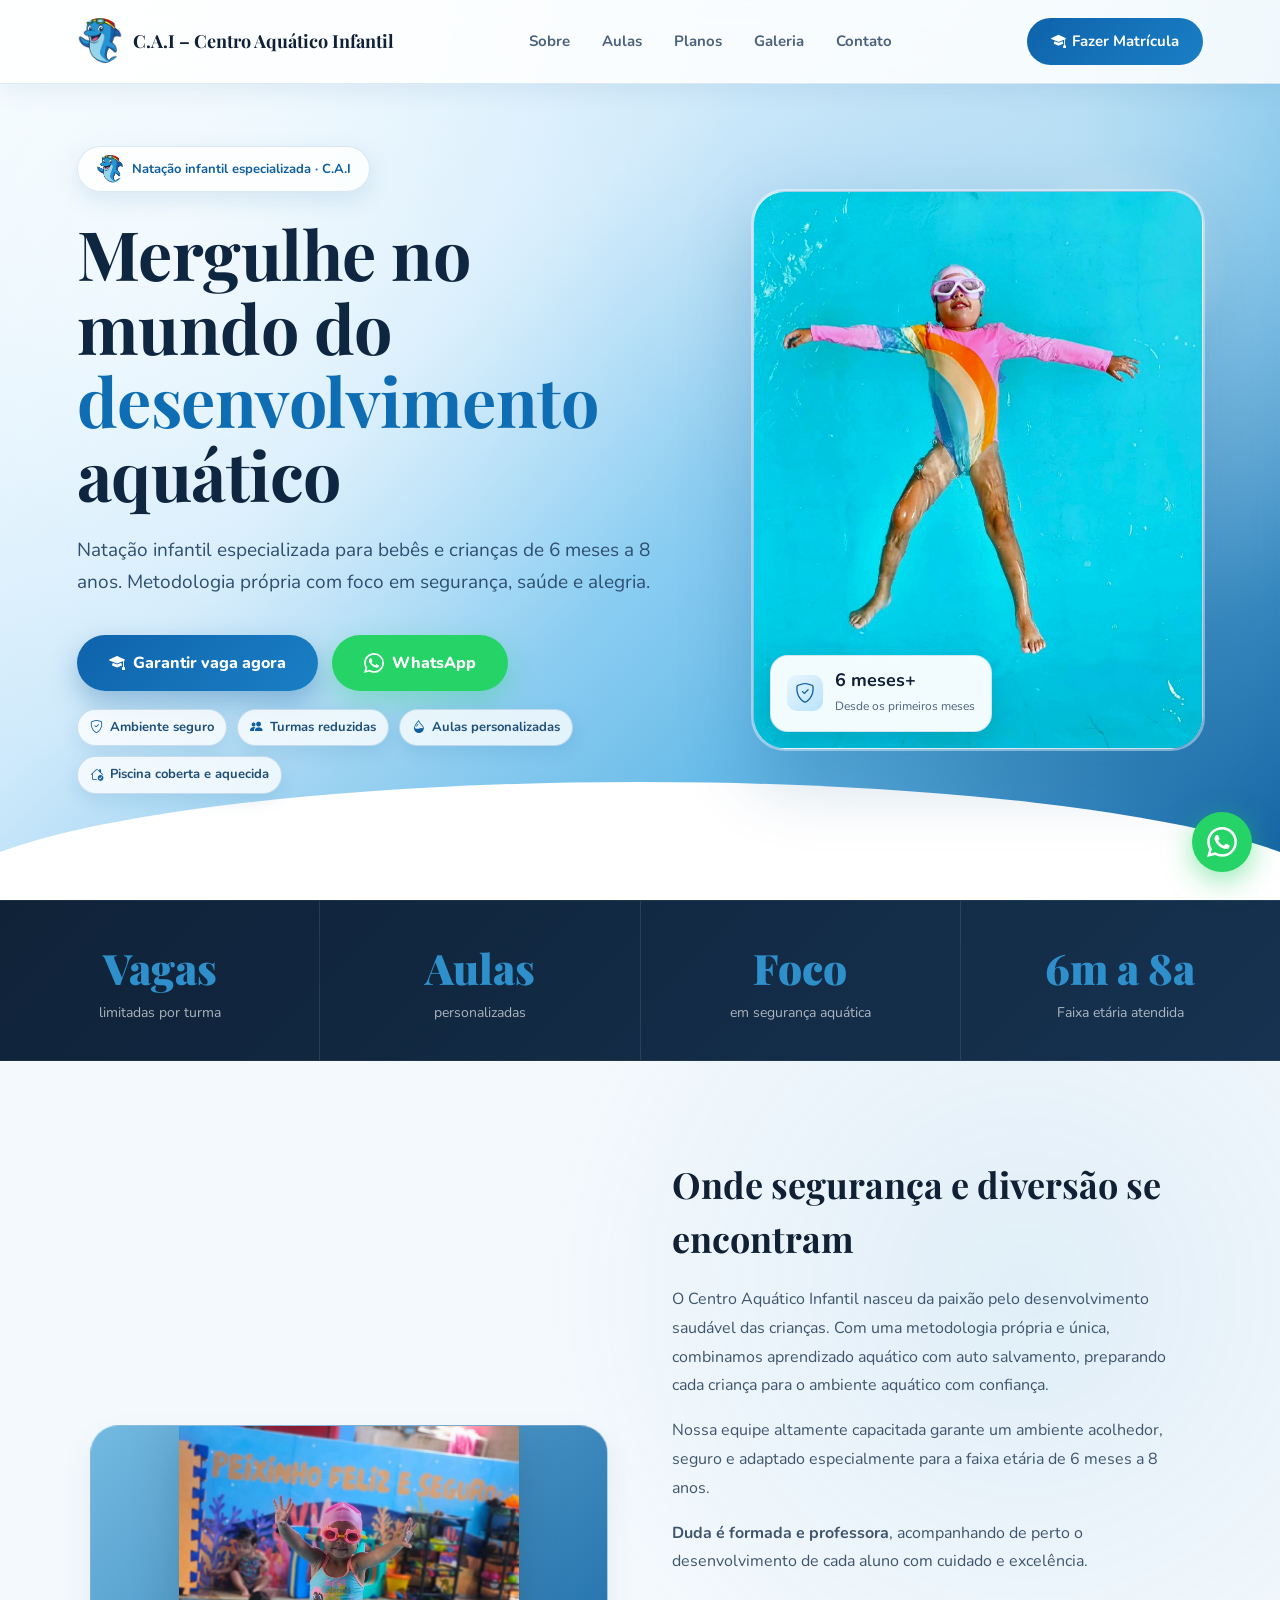
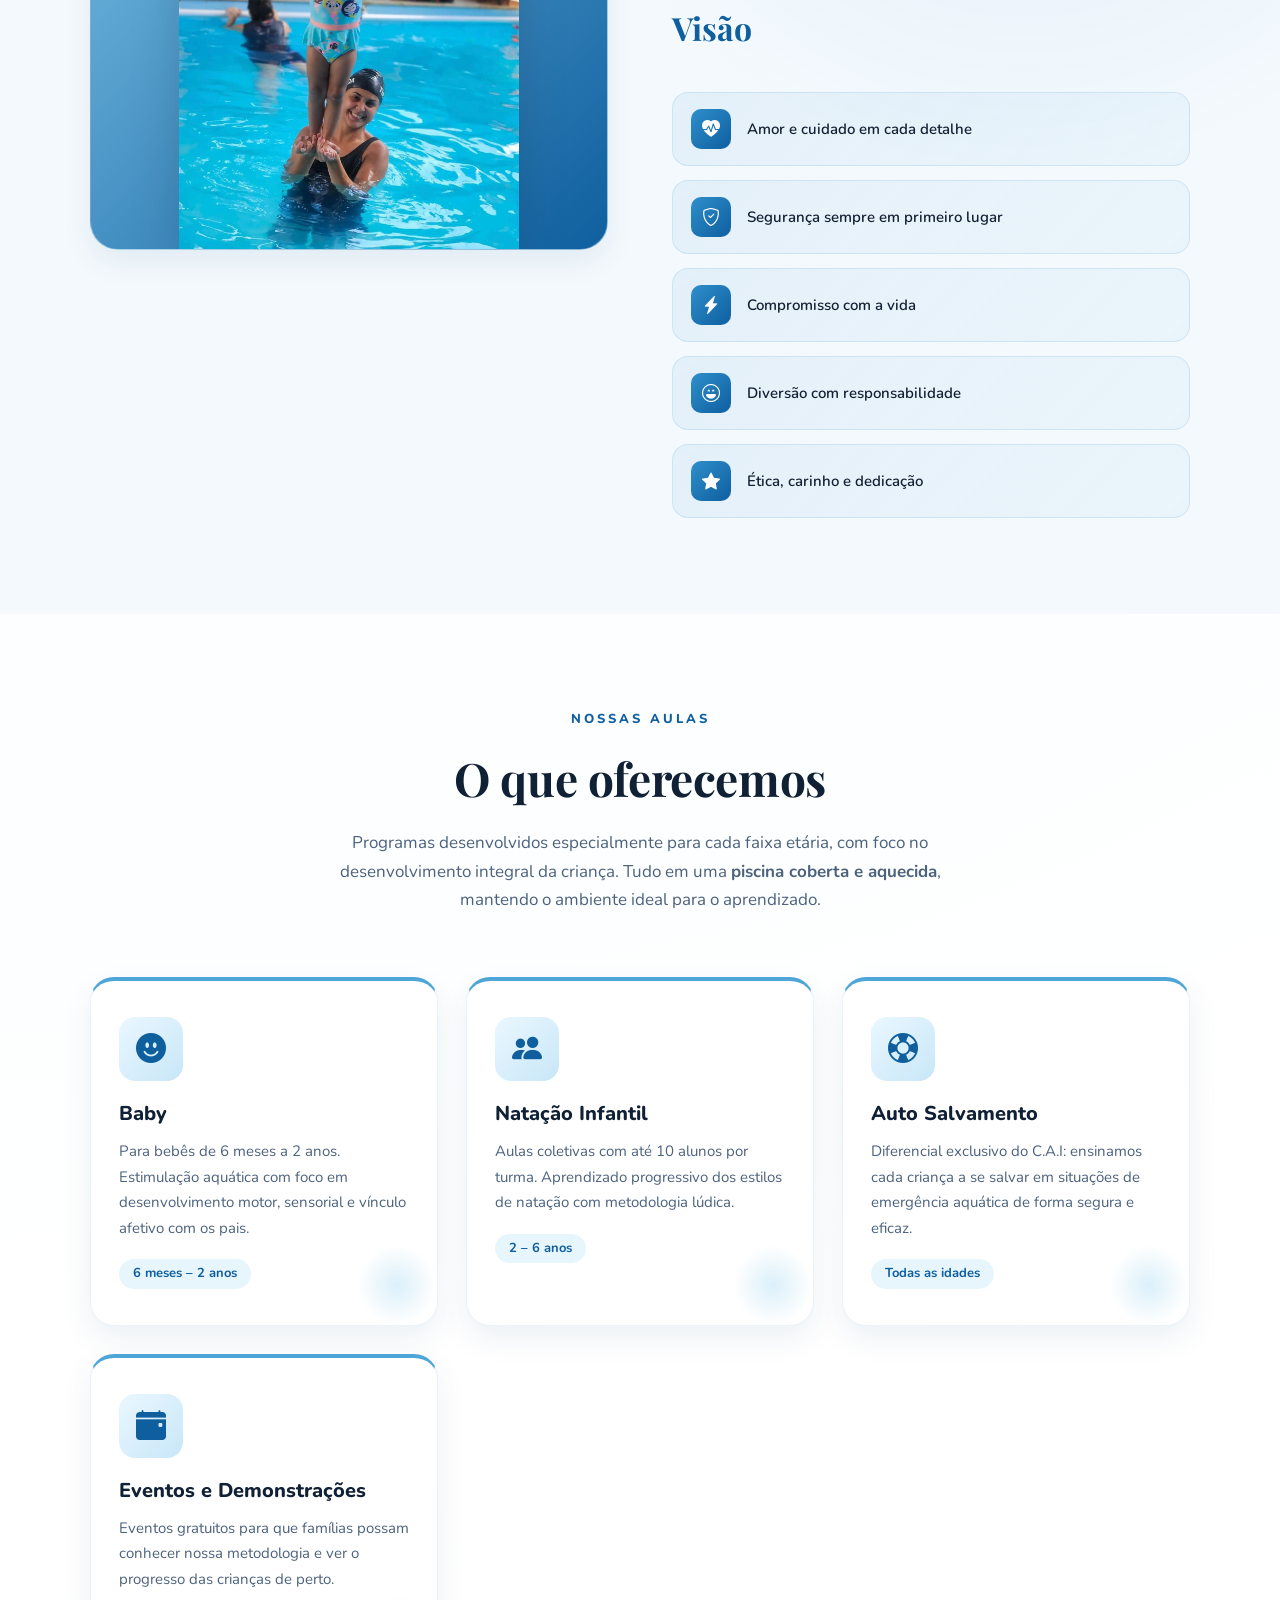
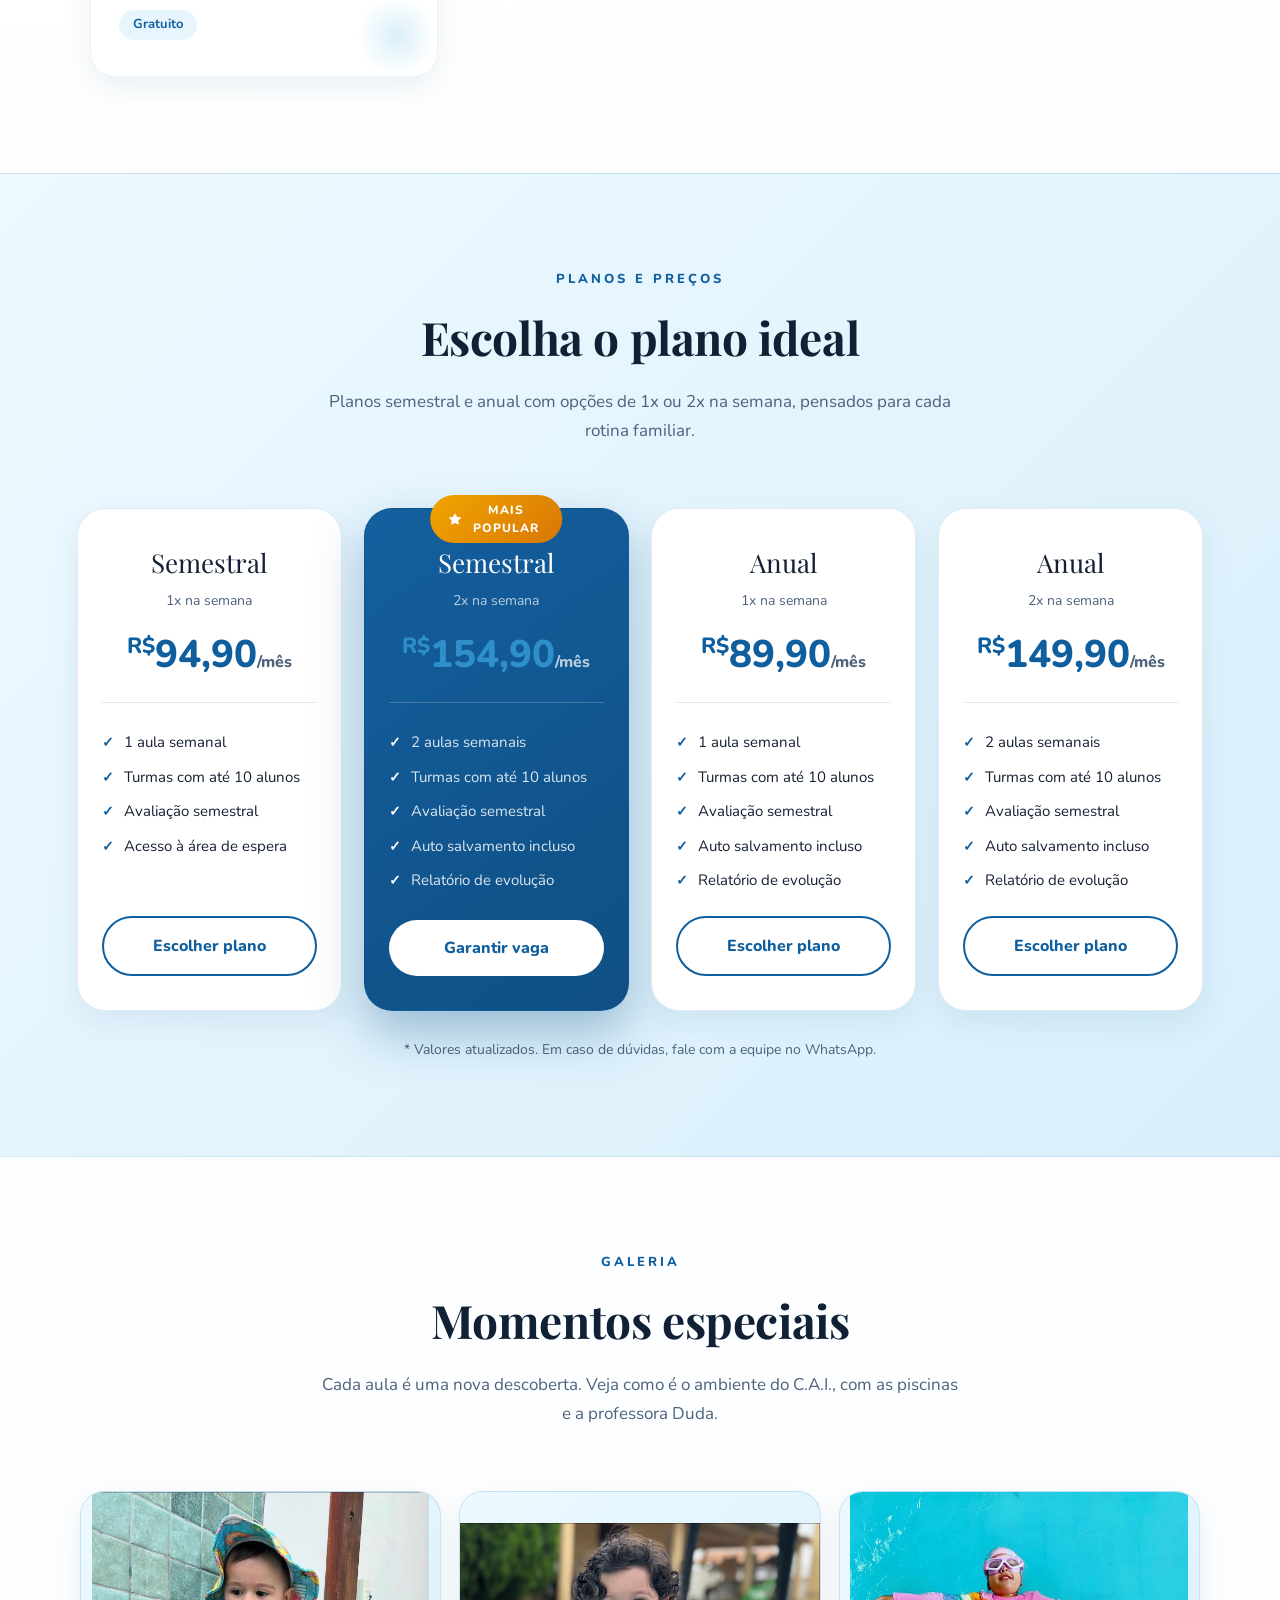
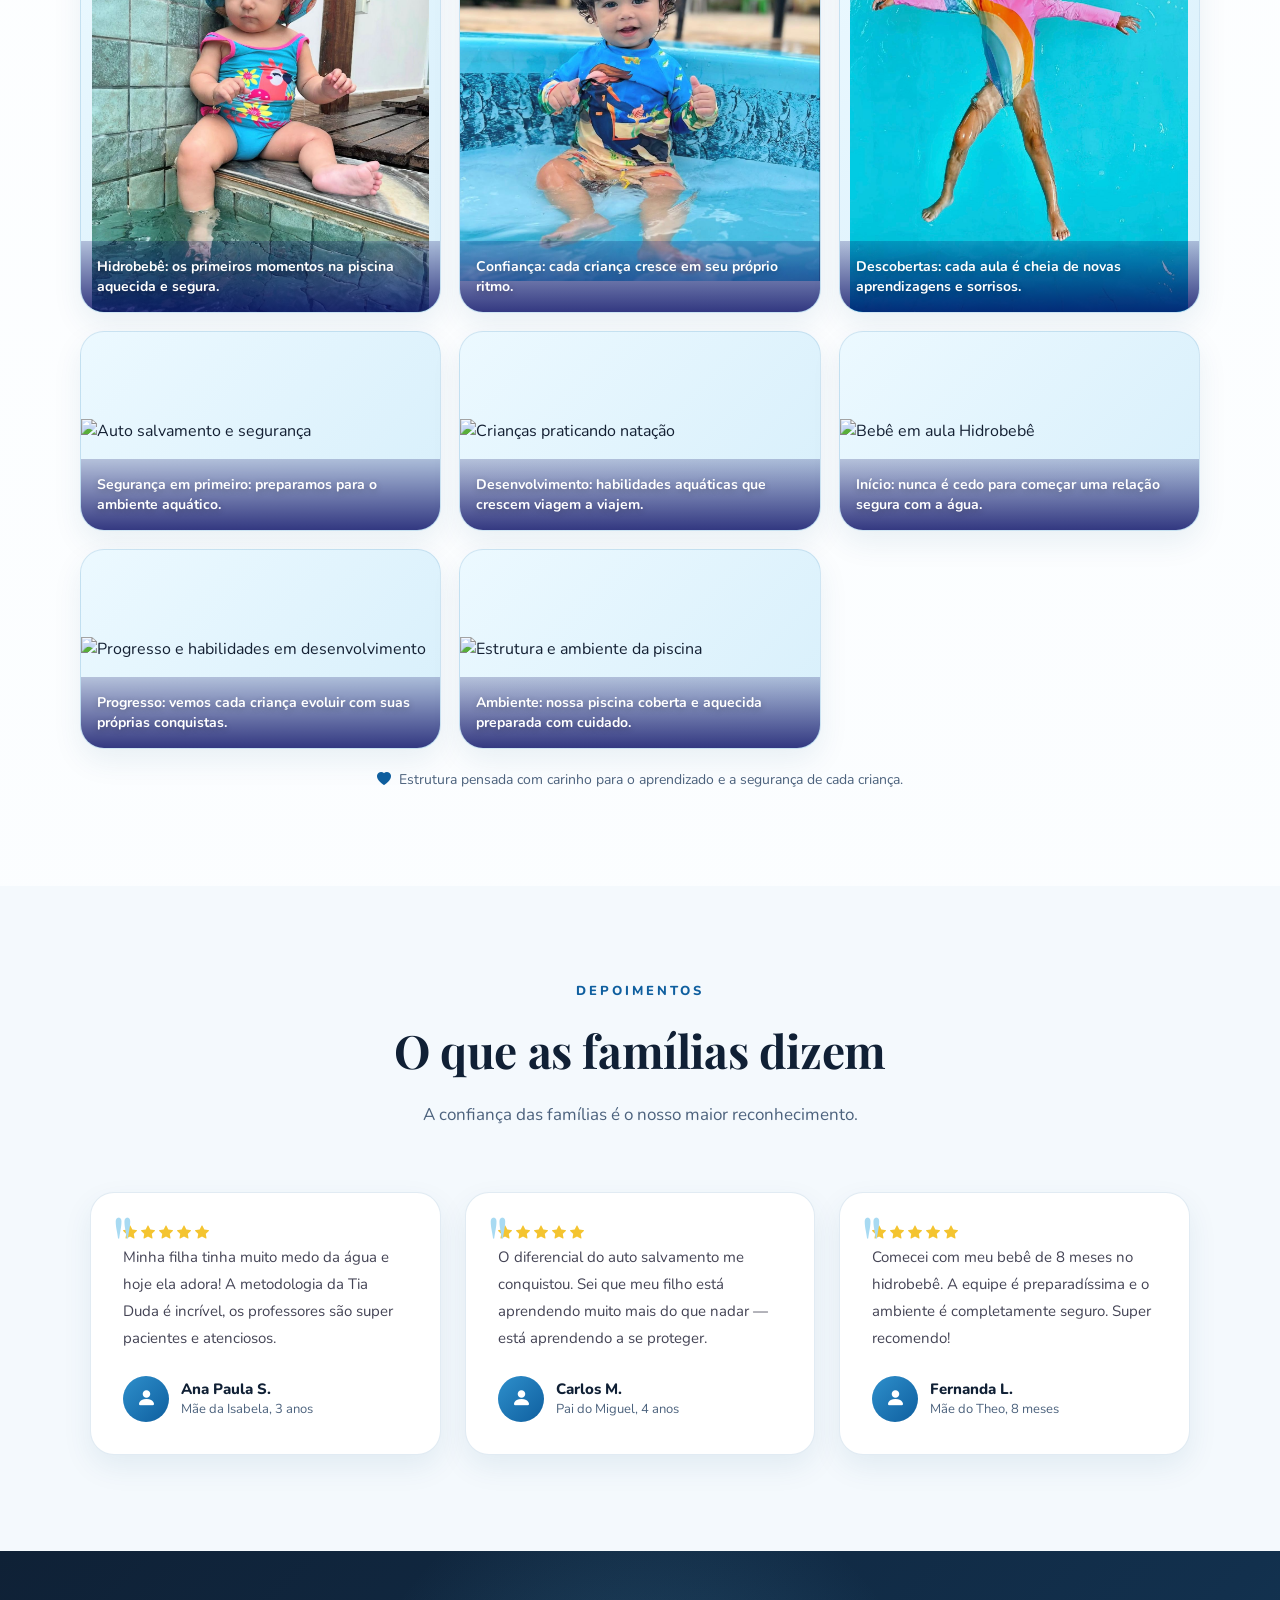
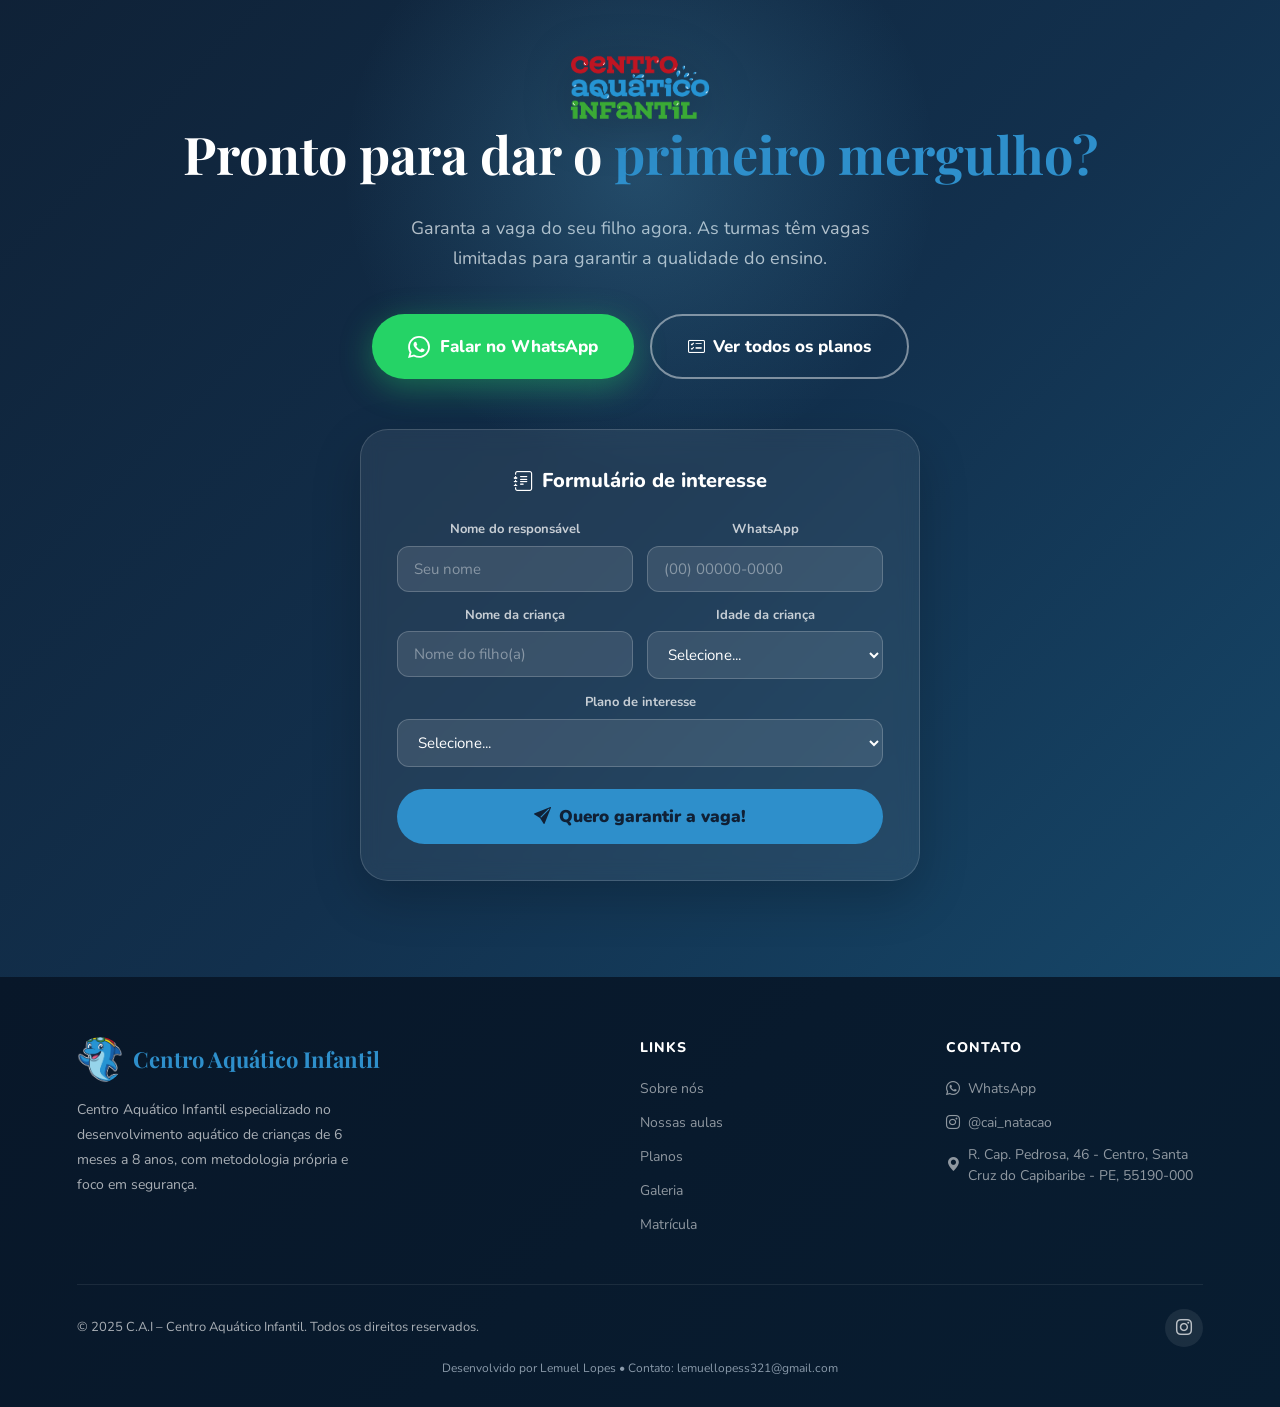
==== commit 045a7aad: "feat: add new gallery images (piscina 12 and fundo da piscina)" ====
--- a/index.html
+++ b/index.html
@@ -254,6 +254,14 @@
       <img class="gallery-photo" src="assets/images/bebê piscina.jpg" alt="Bebê em aula Hidrobebê">
       <div class="gallery-overlay"><p>Início: nunca é cedo para começar uma relação segura com a água.</p></div>
     </div>
+    <div class="gallery-item reveal">
+      <img class="gallery-photo" src="assets/images/piscina 12.jpg" alt="Progresso e habilidades em desenvolvimento">
+      <div class="gallery-overlay"><p>Progresso: vemos cada criança evoluir com suas próprias conquistas.</p></div>
+    </div>
+    <div class="gallery-item reveal">
+      <img class="gallery-photo" src="assets/images/fundo da pisina.jpg" alt="Estrutura e ambiente da piscina">
+      <div class="gallery-overlay"><p>Ambiente: nossa piscina coberta e aquecida preparada com cuidado.</p></div>
+    </div>
   </div>
   <p class="gallery-note"><i class="bi bi-heart-fill"></i> Estrutura pensada com carinho para o aprendizado e a segurança de cada criança.</p>
 </section>
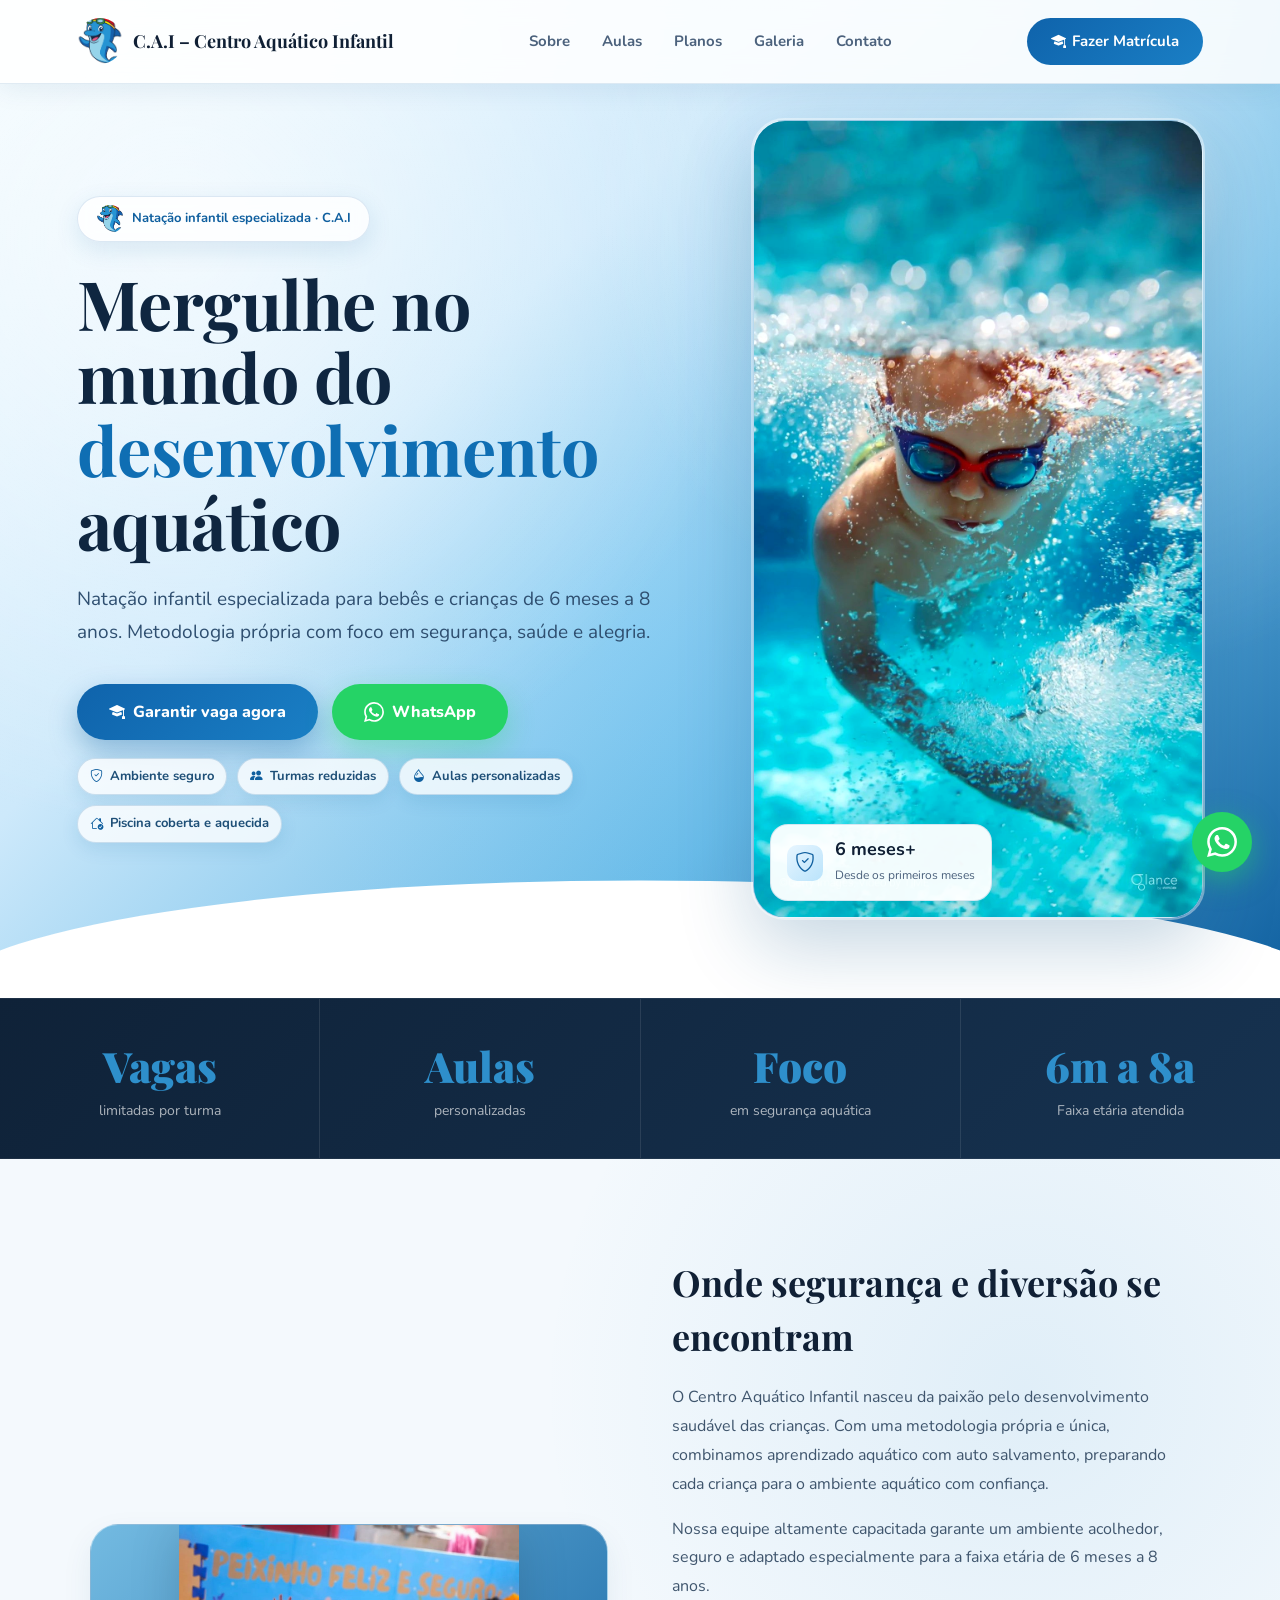
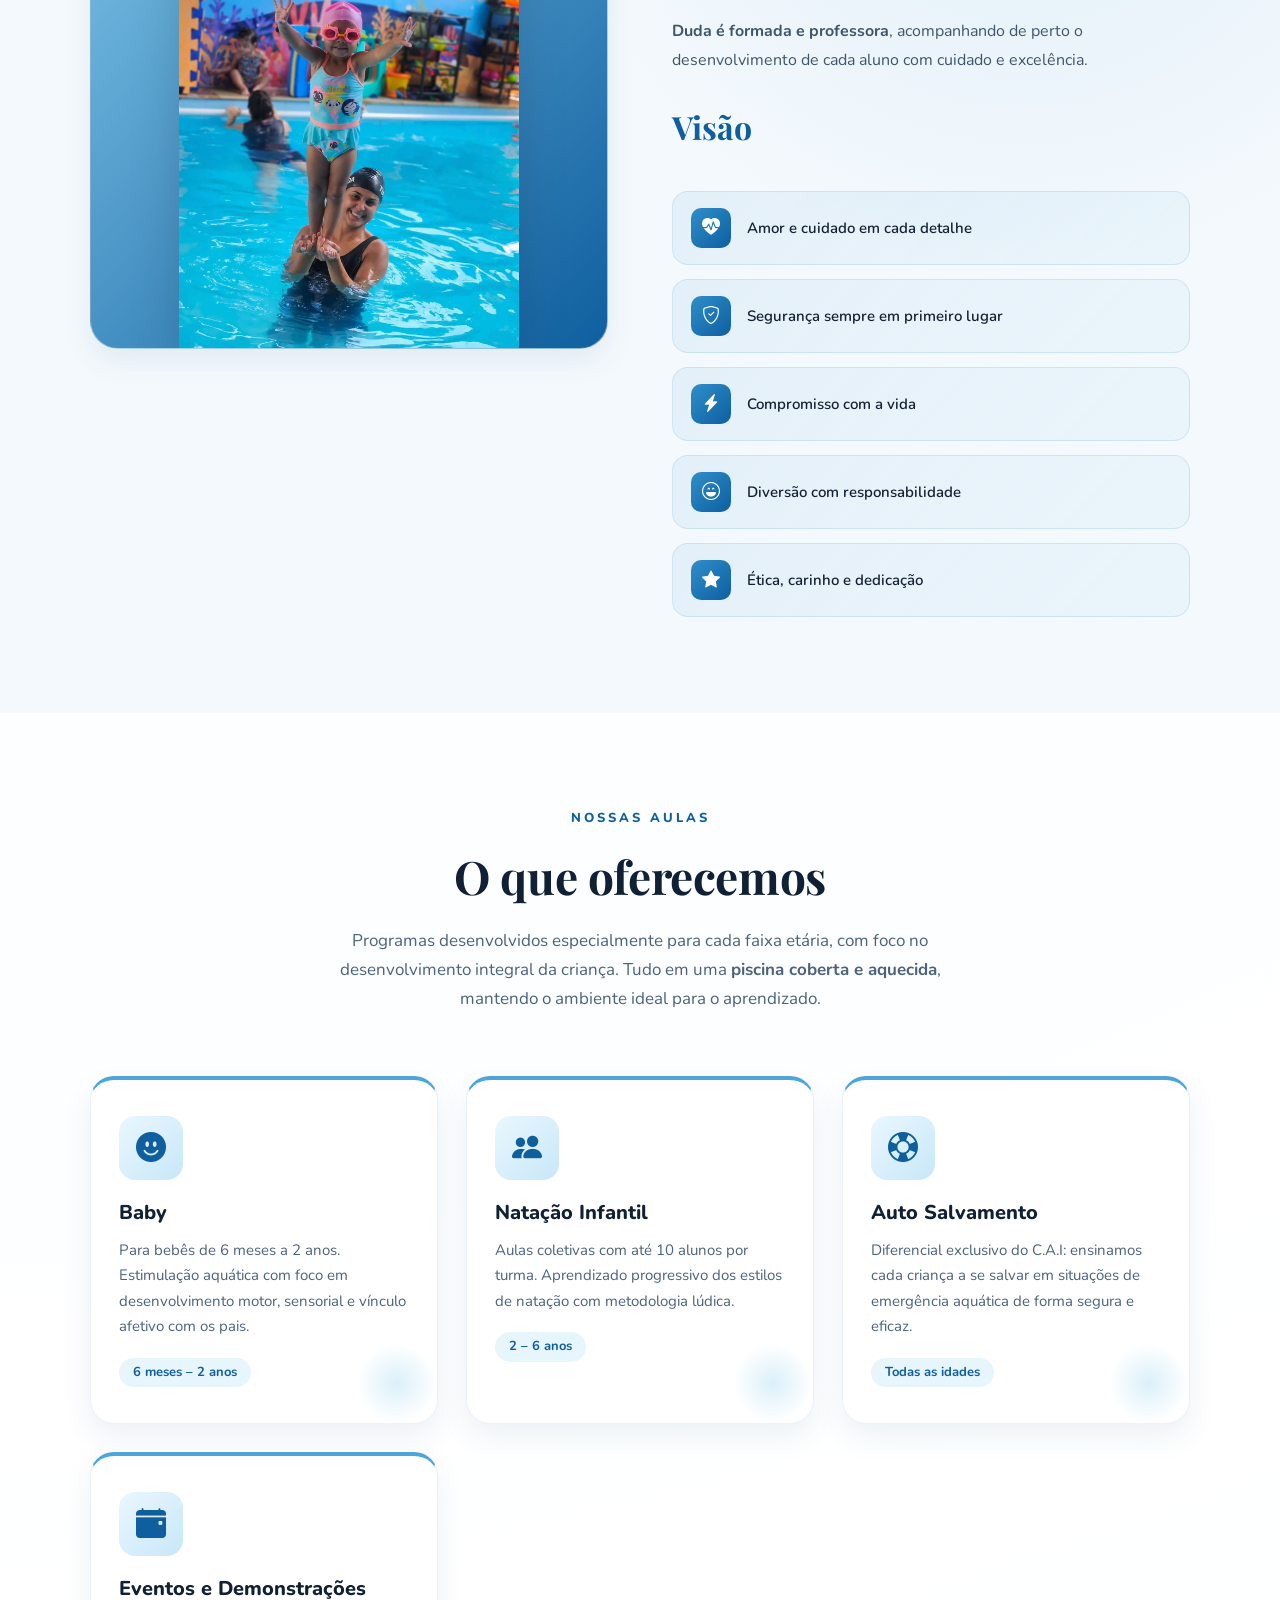
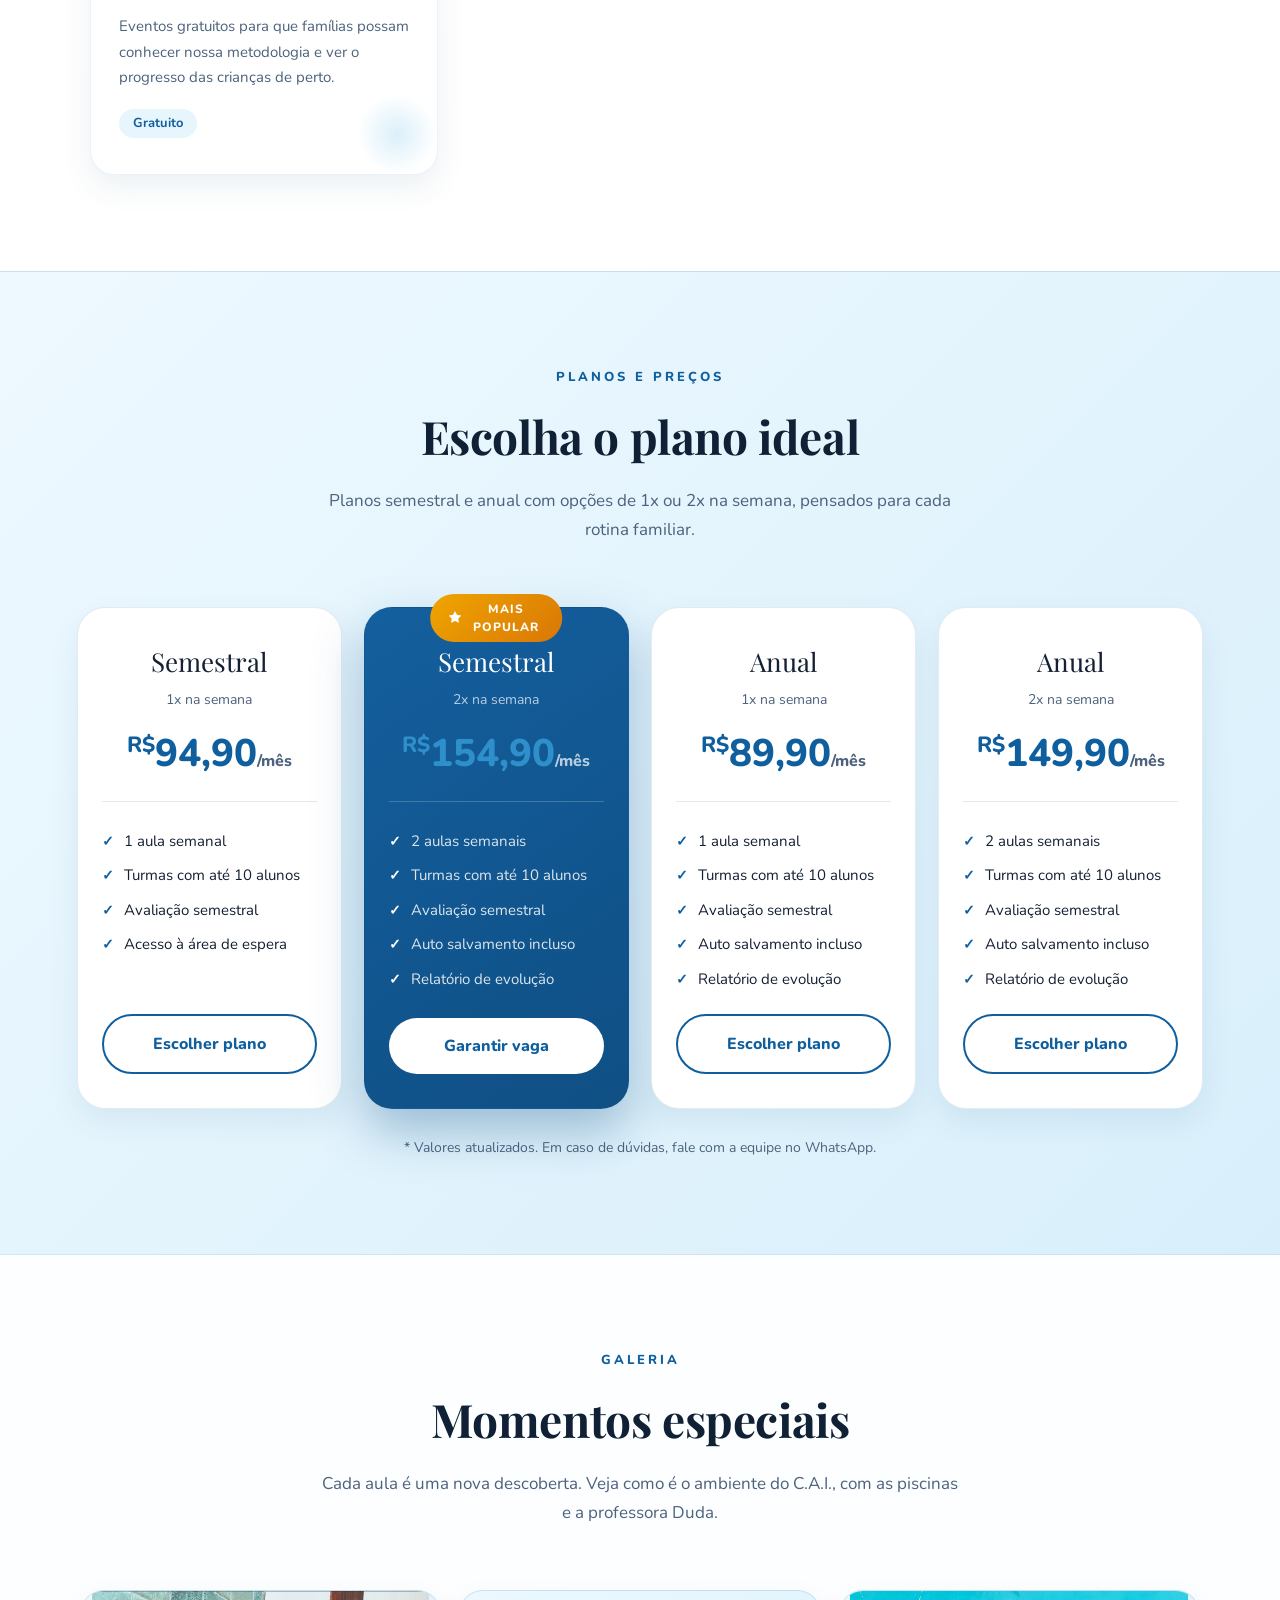
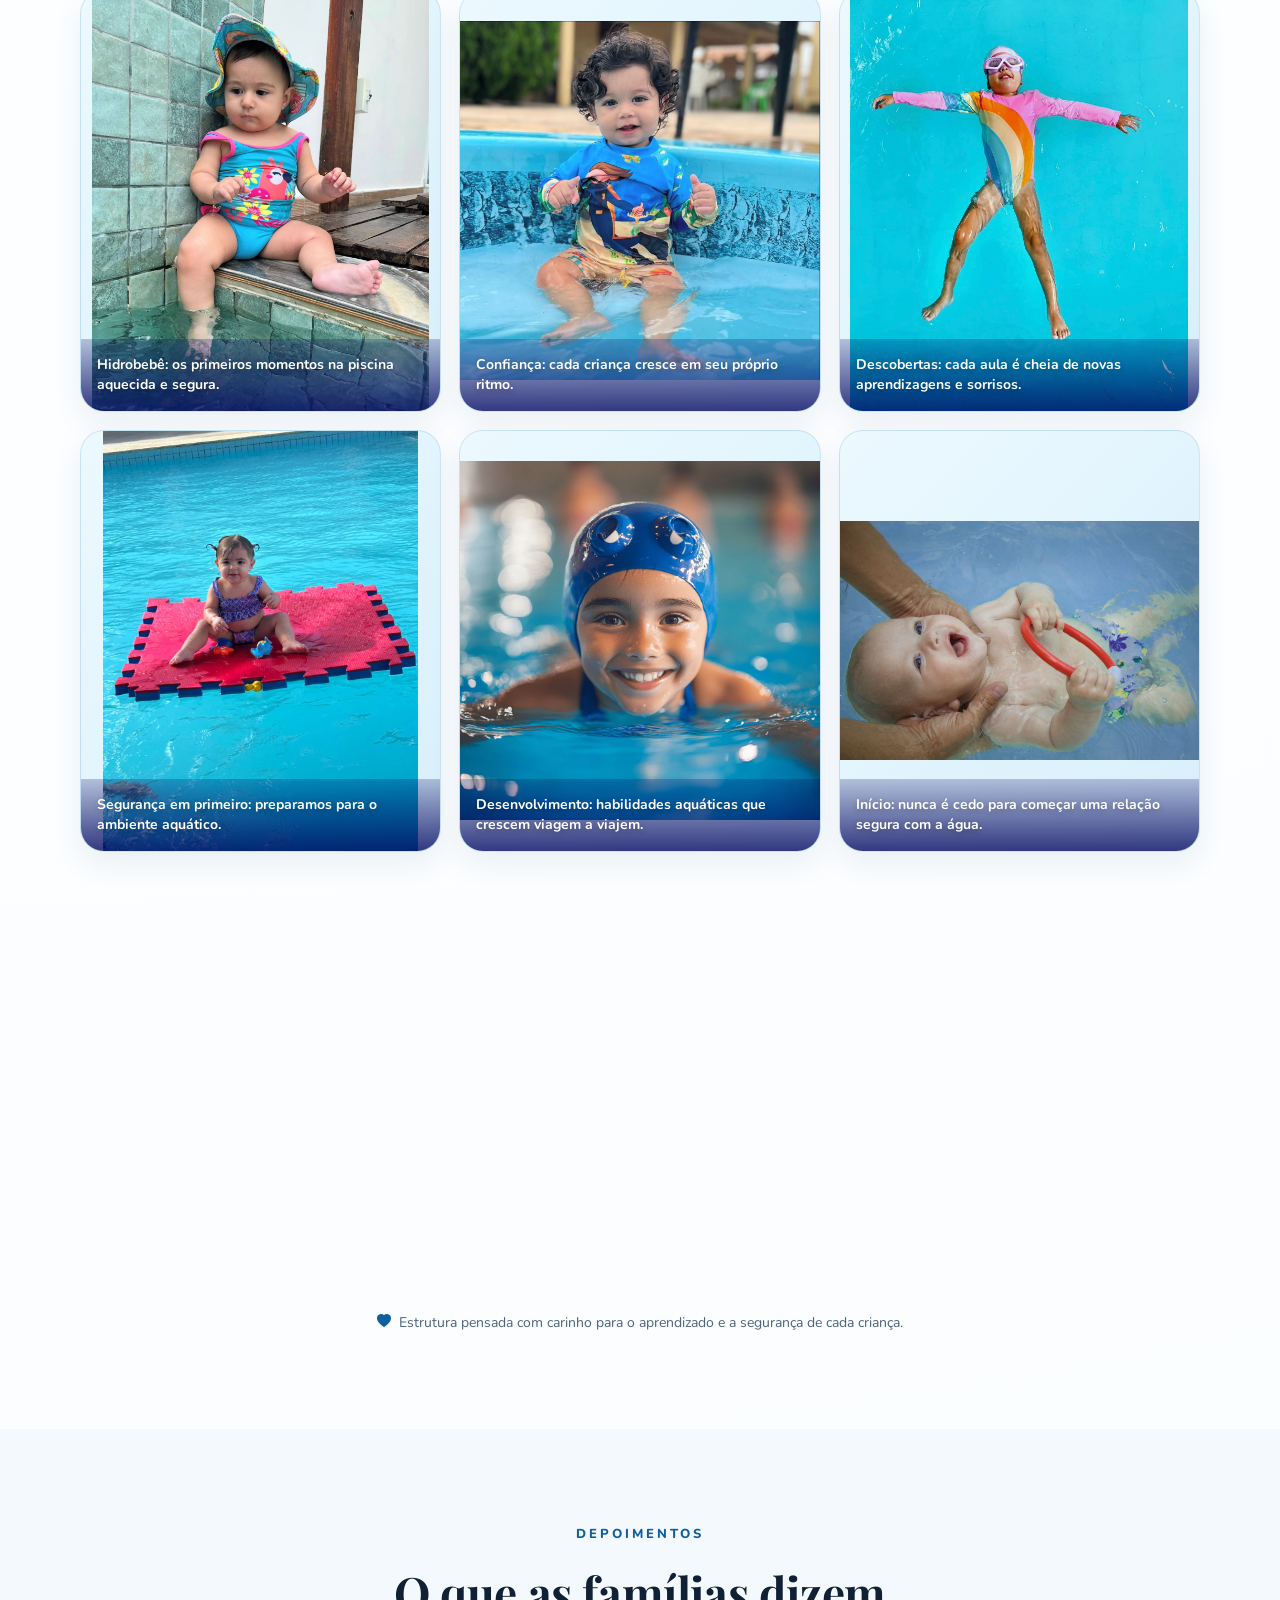
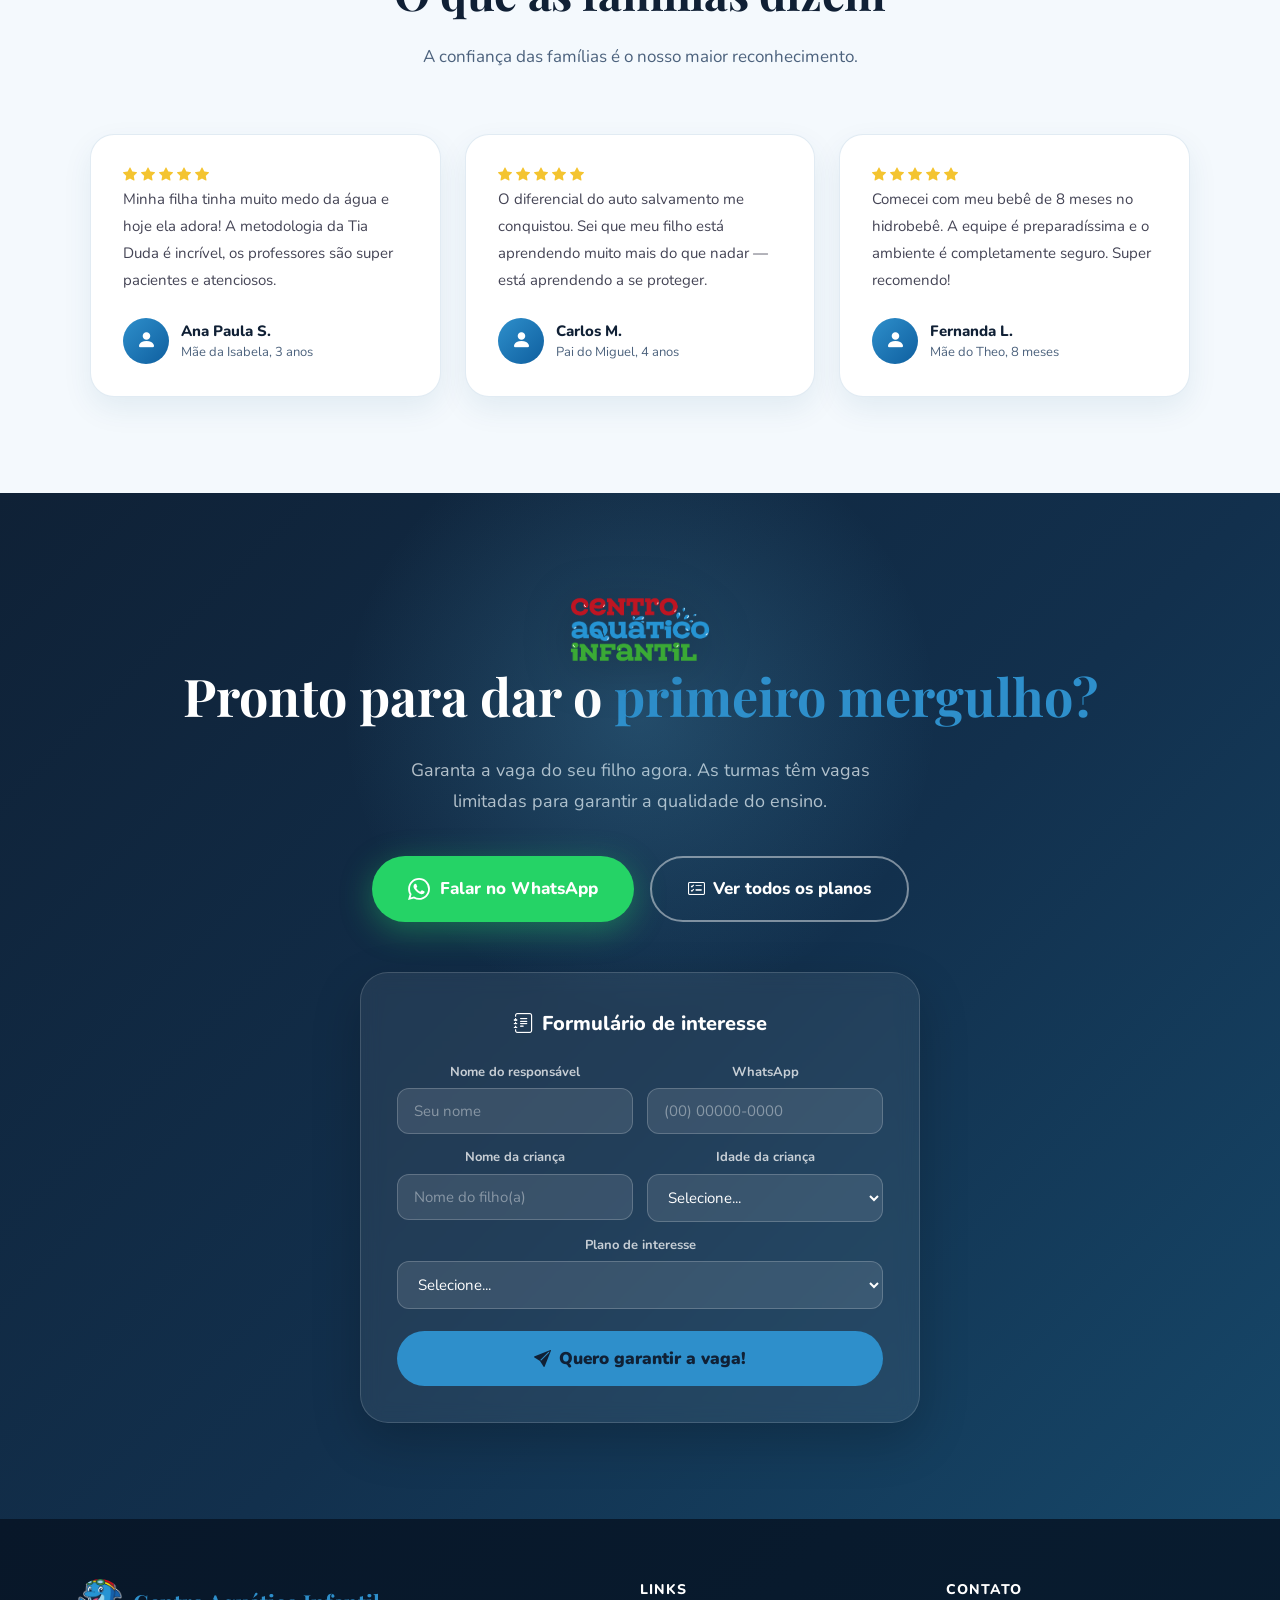
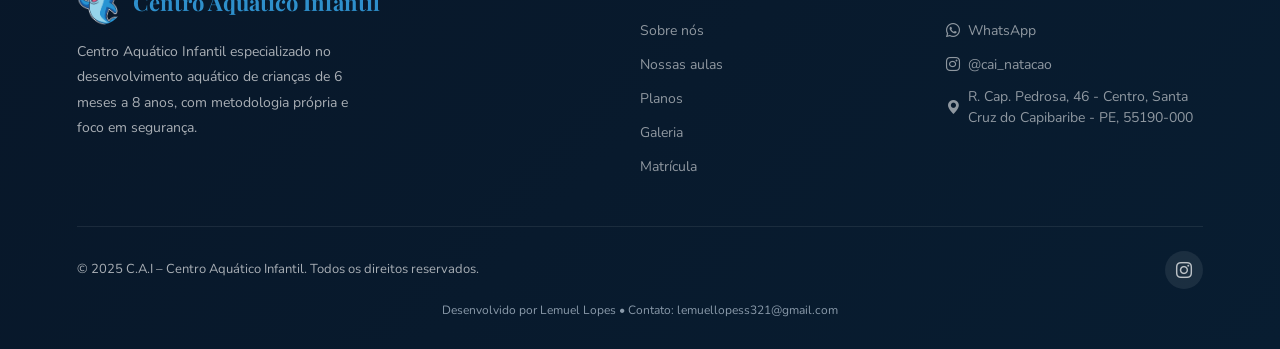
==== commit a96c0561: "fix: sync index.html with cai_site.html for proper deployment" ====
--- a/index.html
+++ b/index.html
@@ -64,7 +64,7 @@
   </div>
   <div class="hero-image">
     <div class="hero-visual-frame">
-      <img class="hero-mascot" src="assets/images/piscina 5.jpeg" alt="Dolphin mascote">
+      <img class="hero-mascot" src="assets/images/piscina principal.jpg" alt="Dolphin mascote">
       <div class="hero-float-card">
         <span class="icon"><i class="bi bi-shield-check"></i></span>
         <div>
@@ -247,7 +247,7 @@
       <div class="gallery-overlay"><p>Segurança em primeiro: preparamos para o ambiente aquático.</p></div>
     </div>
     <div class="gallery-item reveal">
-      <img class="gallery-photo" src="assets/images/piscina 9.jpg" alt="Crianças praticando natação">
+      <img class="gallery-photo" src="assets/images/piscina 10.jpg" alt="Crianças praticando natação">
       <div class="gallery-overlay"><p>Desenvolvimento: habilidades aquáticas que crescem viagem a viajem.</p></div>
     </div>
     <div class="gallery-item reveal">
--- a/styles.css
+++ b/styles.css
@@ -561,10 +561,6 @@
     transform: translateY(-4px);
     box-shadow: var(--shadow-strong);
   }
-  .testimonial-card::before {
-    content: '"'; font-family: 'Playfair Display', serif; font-size: 80px;
-    color: var(--foam); position: absolute; top: 10px; left: 20px; line-height: 1;
-  }
   .testimonial-text { font-size: 15px; color: #445; line-height: 1.8; margin-bottom: 24px; position: relative; z-index: 1; }
   .testimonial-author { display: flex; align-items: center; gap: 12px; }
   .author-avatar {
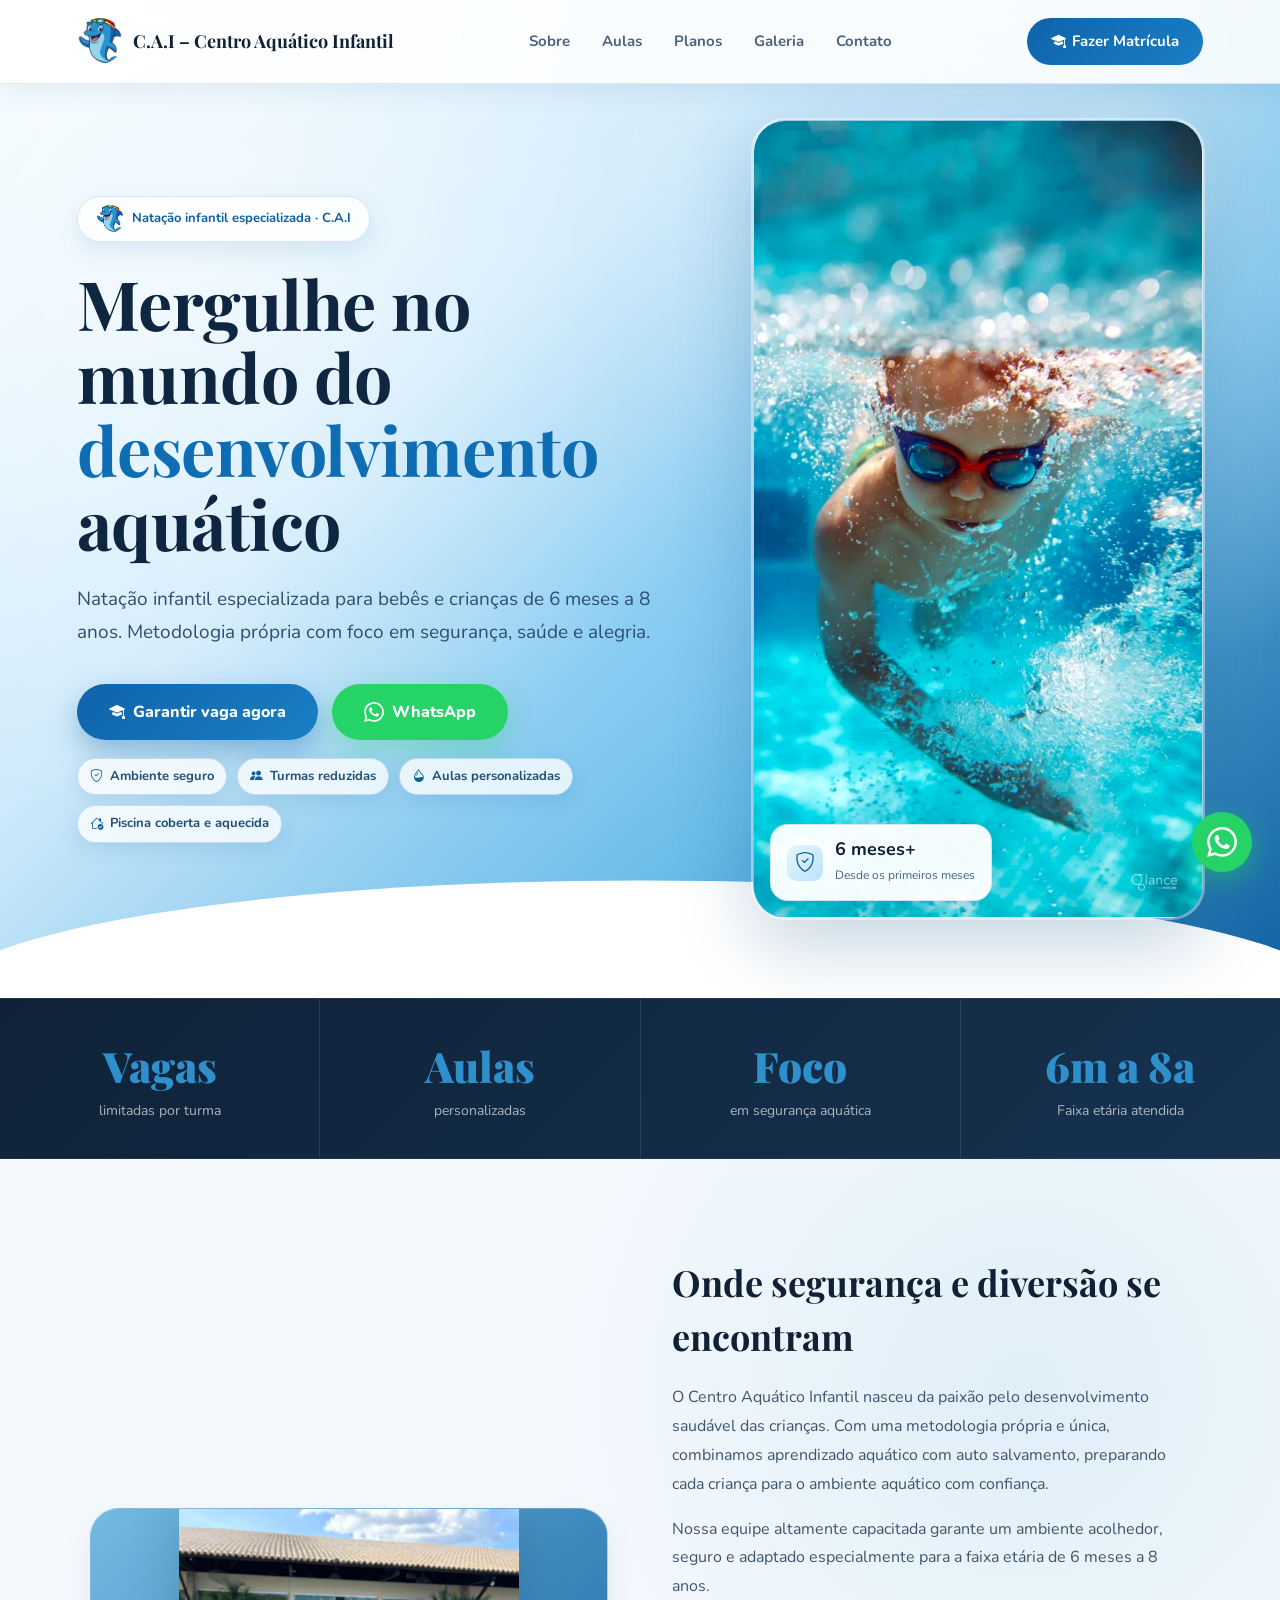
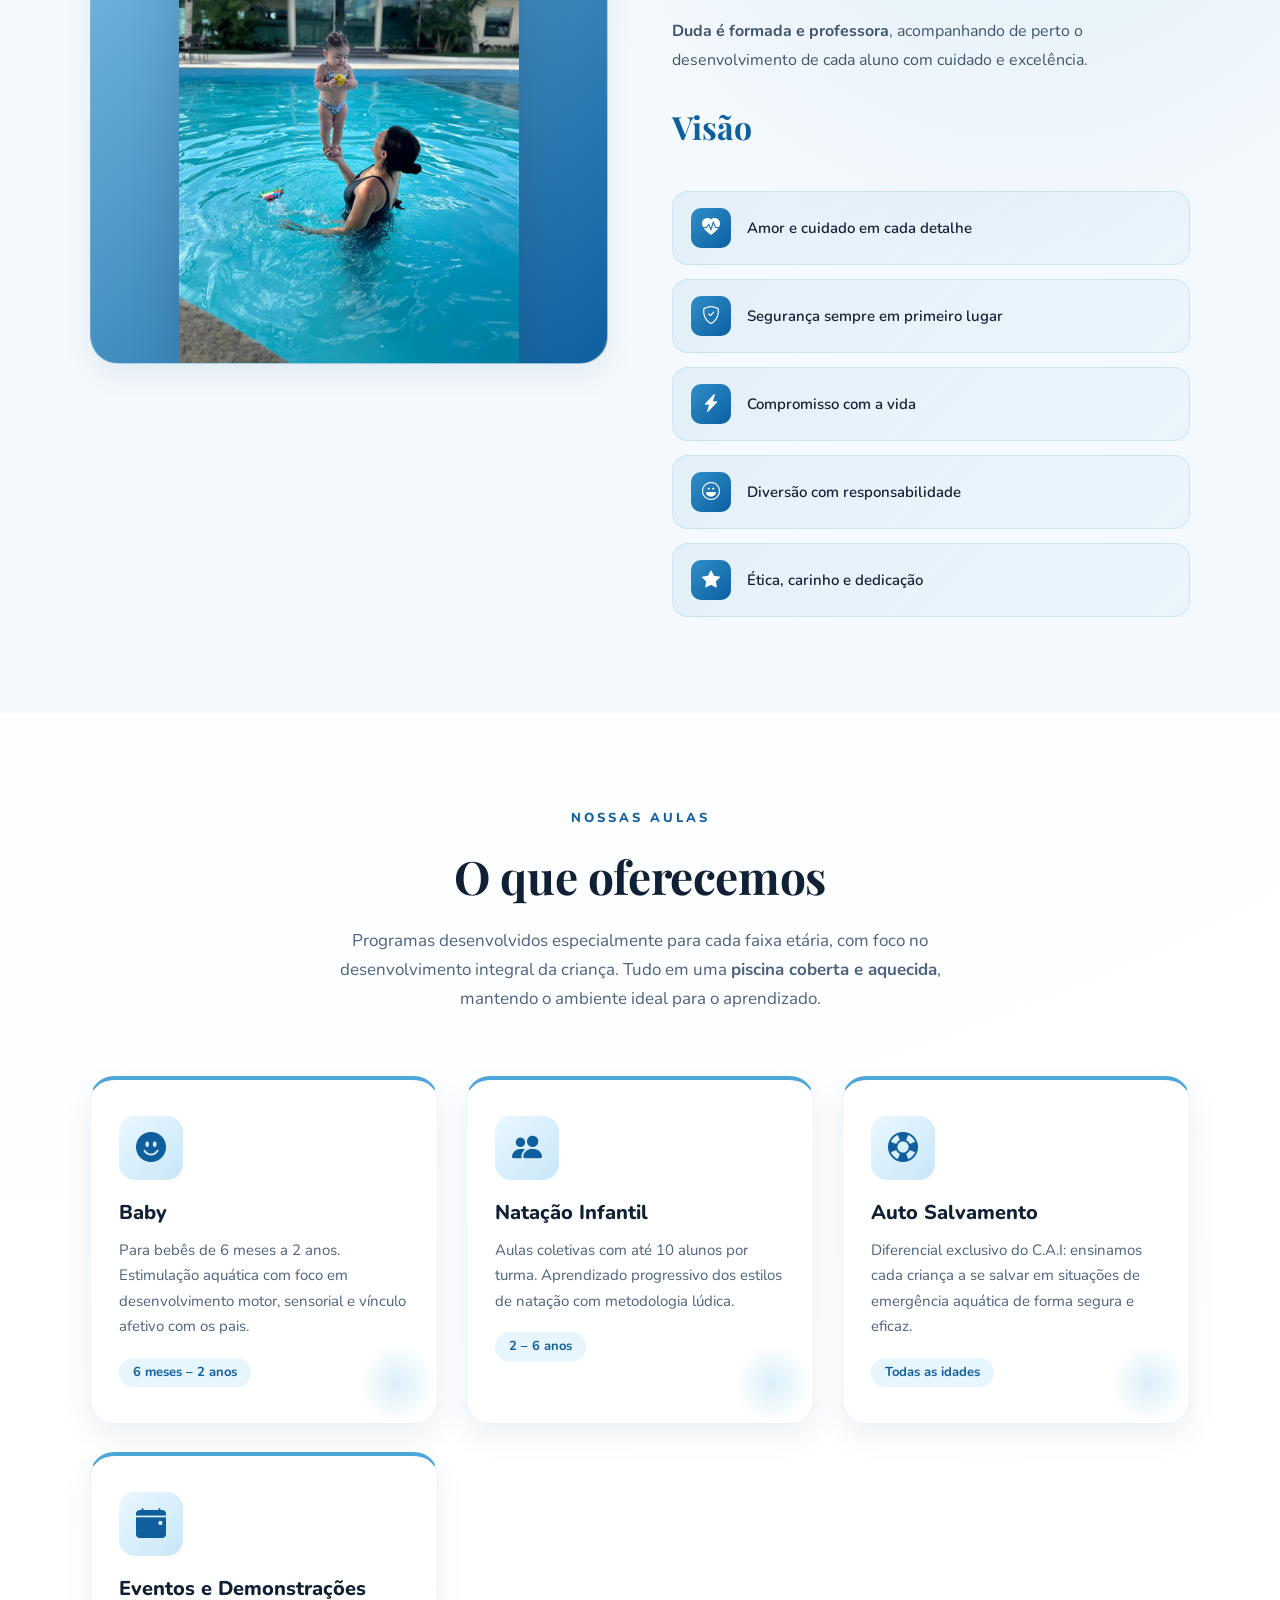
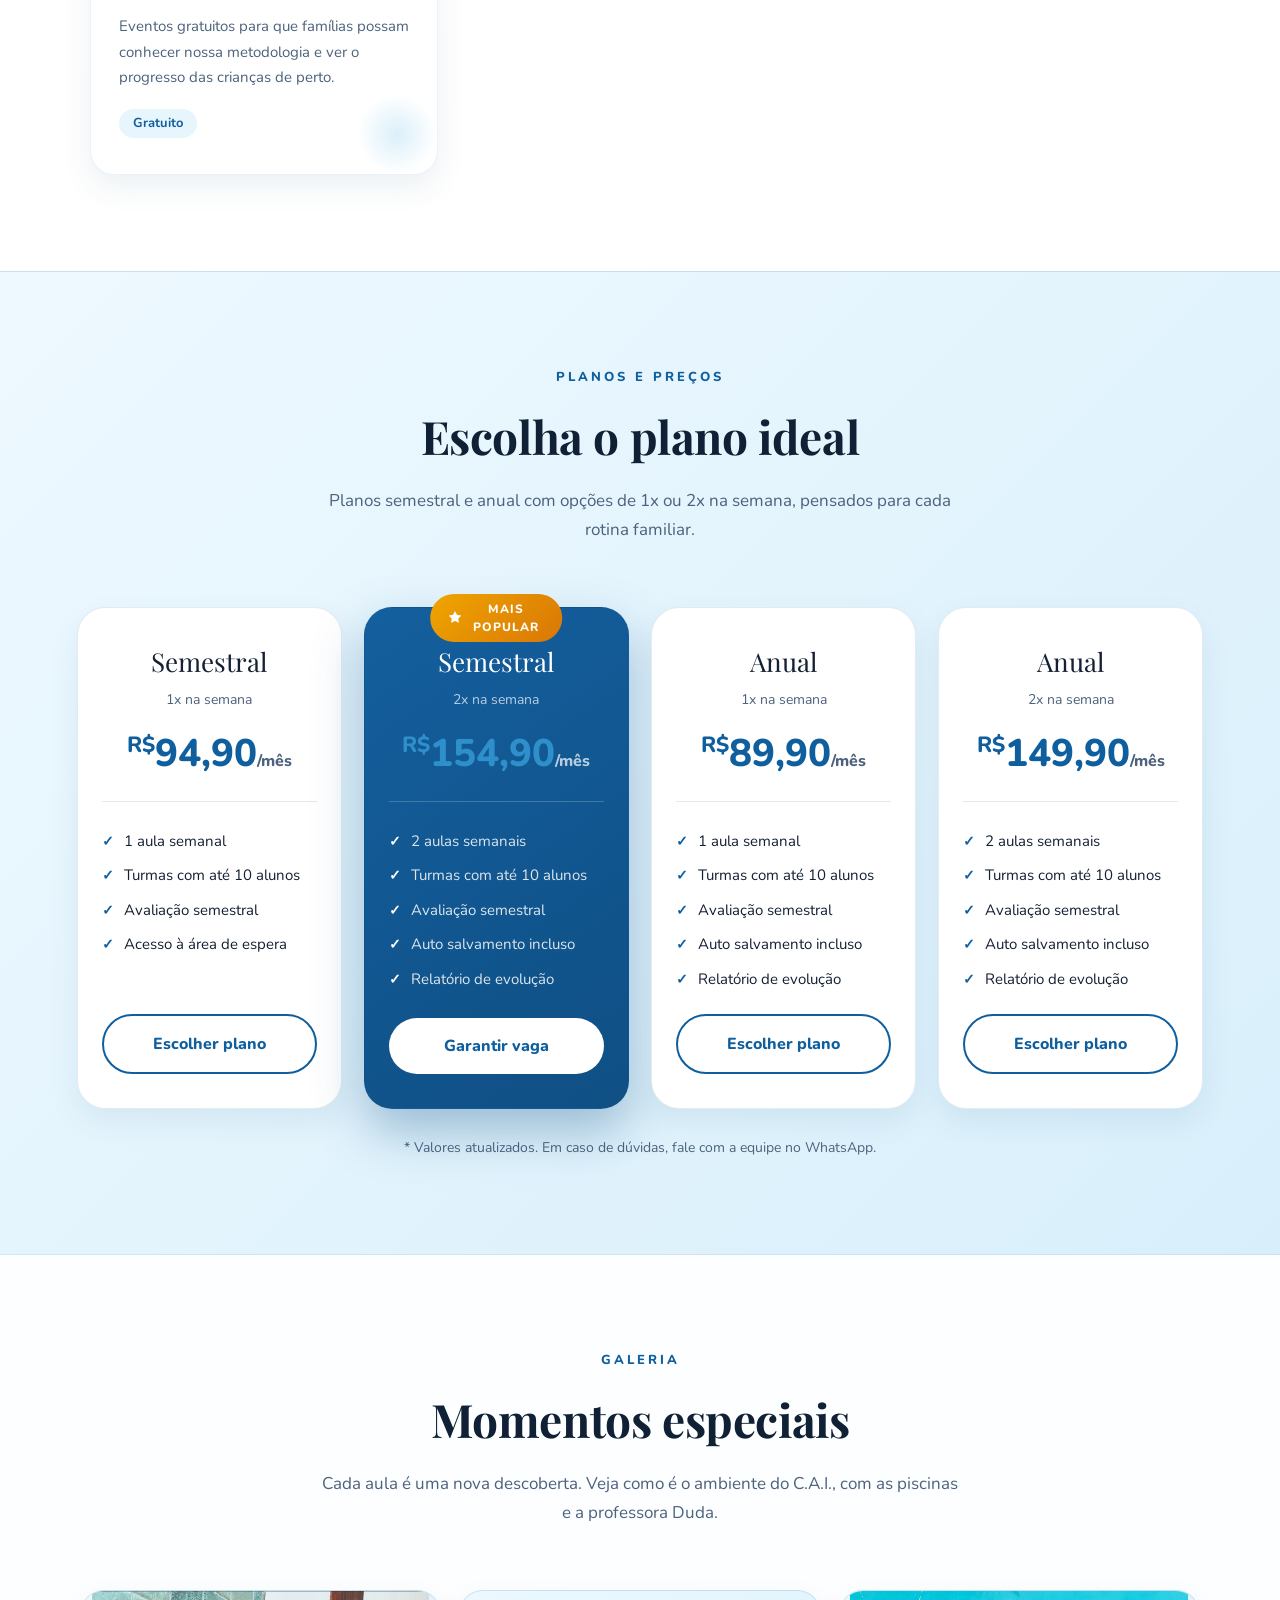
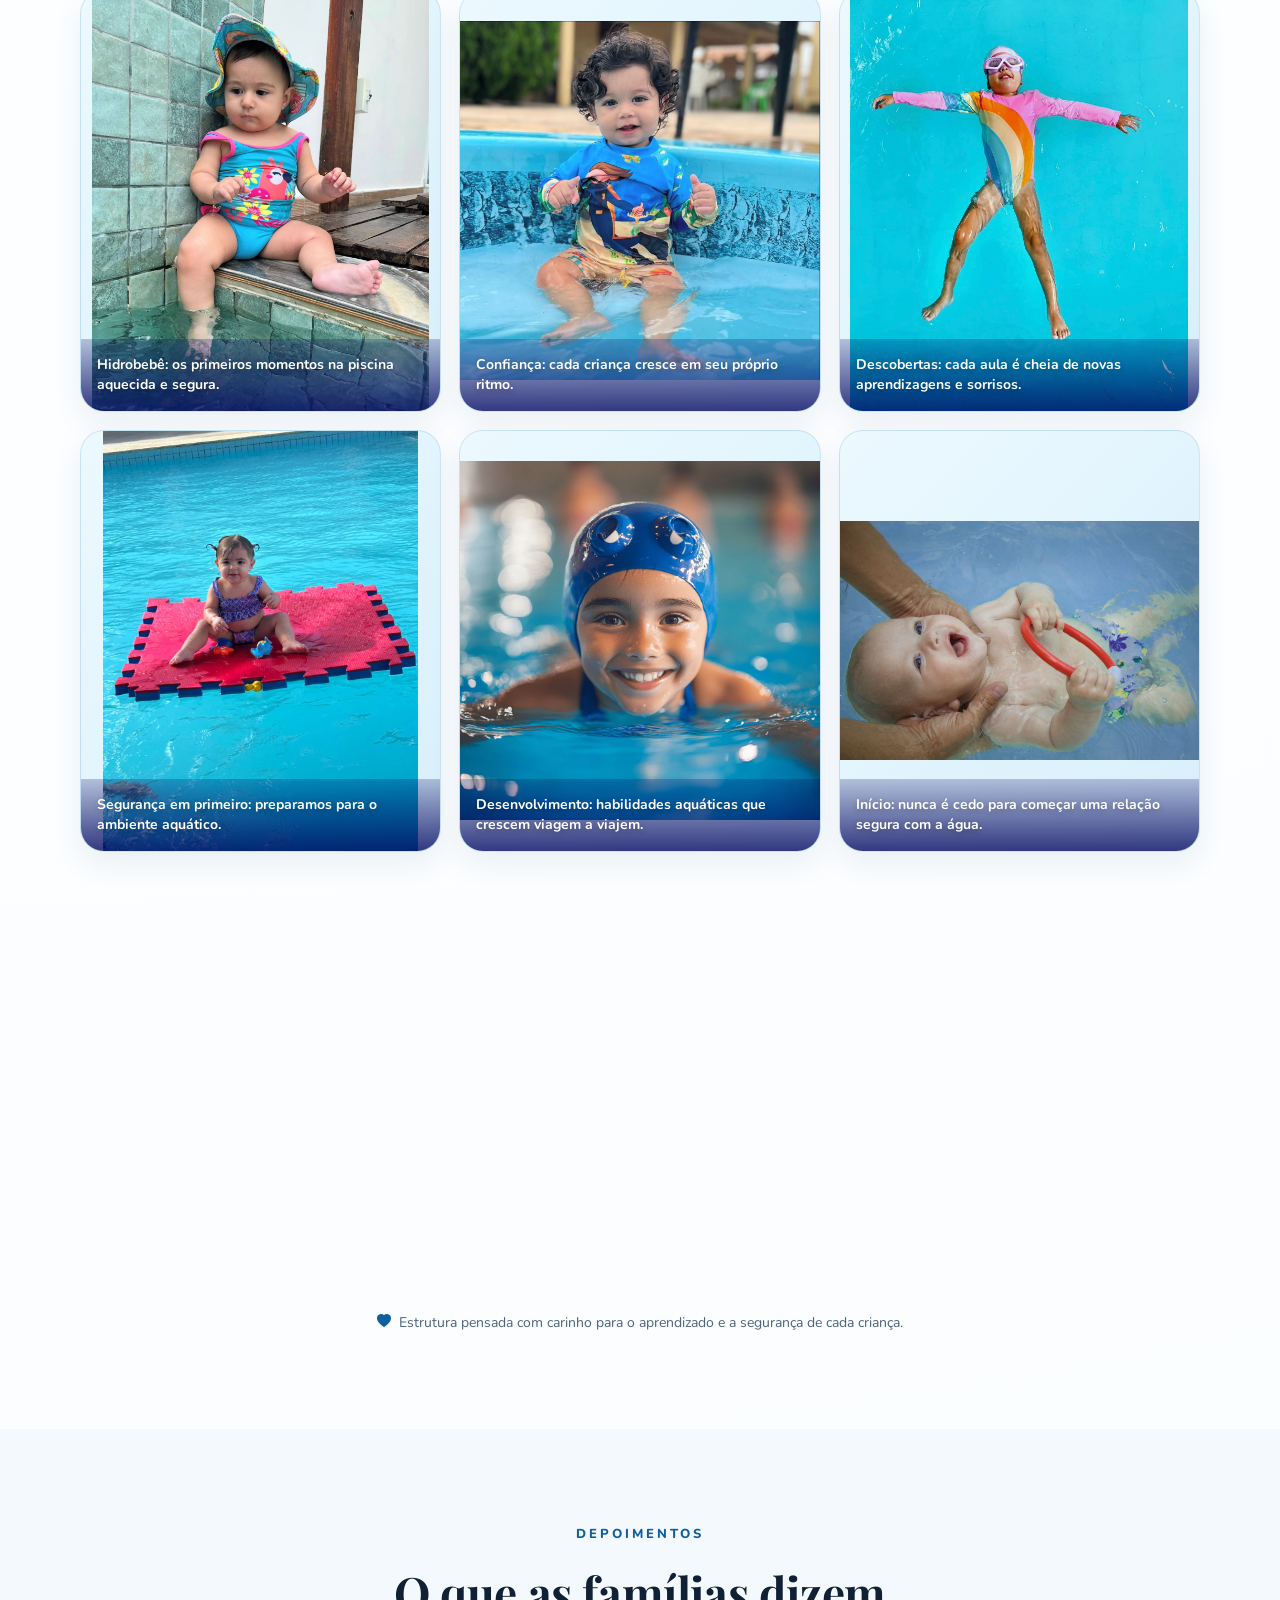
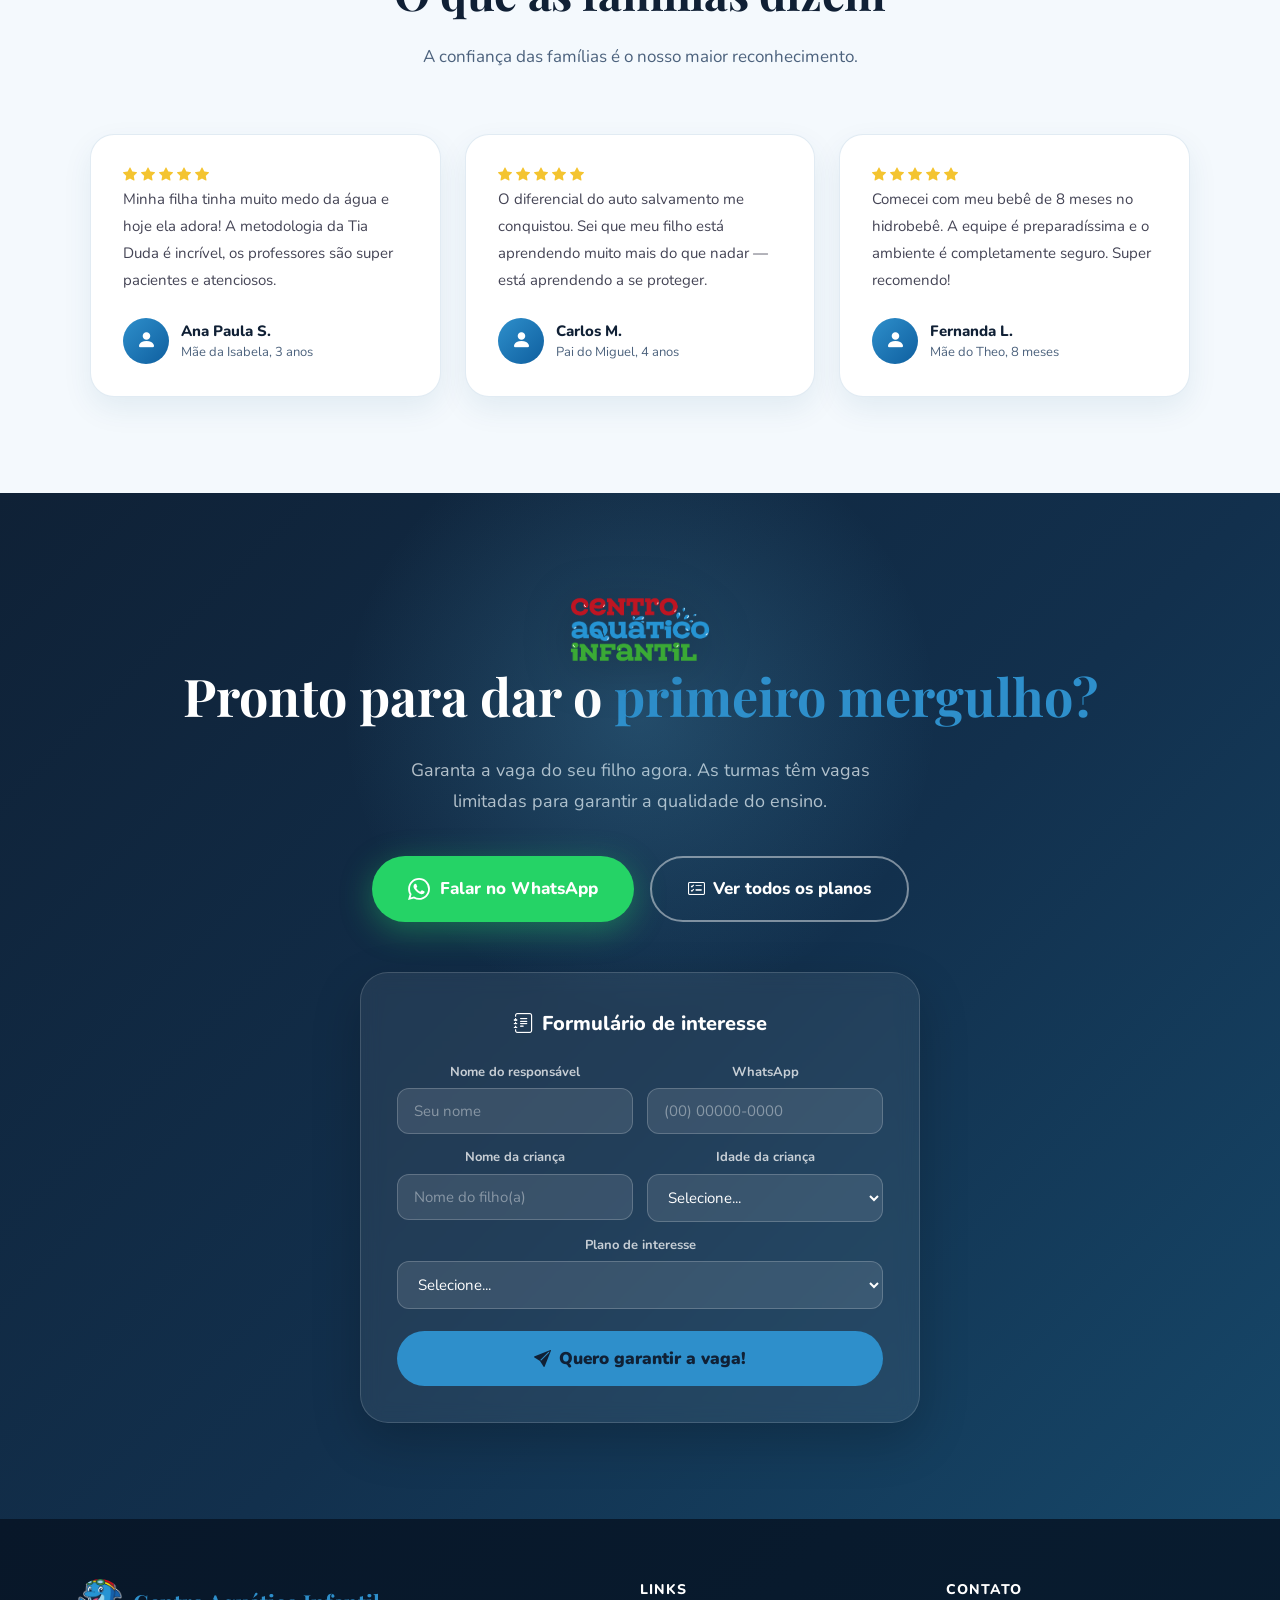
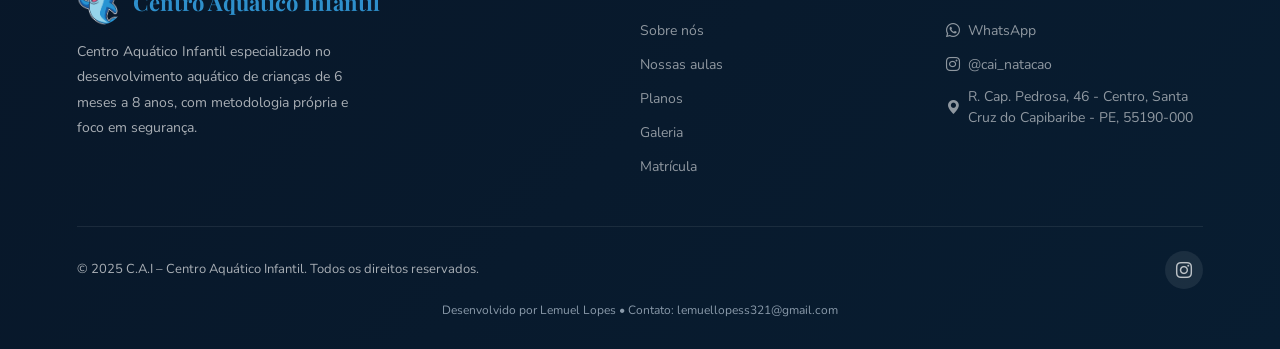
==== commit dcdd7173: "fix: update about section image from piscina 4 to piscina 8" ====
--- a/index.html
+++ b/index.html
@@ -88,7 +88,7 @@
 <section class="about" id="sobre">
   <div class="about-grid">
     <div class="about-visual">
-      <img src="assets/images/piscina 4.jpeg" alt="Centro Aquático Infantil Logo" style="width:85%; max-width:340px; object-fit:contain; filter:drop-shadow(0 8px 24px rgba(0,0,0,0.15));">
+      <img src="assets/images/piscina 8.jpg" alt="Centro Aquático Infantil Logo" style="width:85%; max-width:340px; object-fit:contain; filter:drop-shadow(0 8px 24px rgba(0,0,0,0.15));">
 
     </div>
     <div class="about-text reveal">
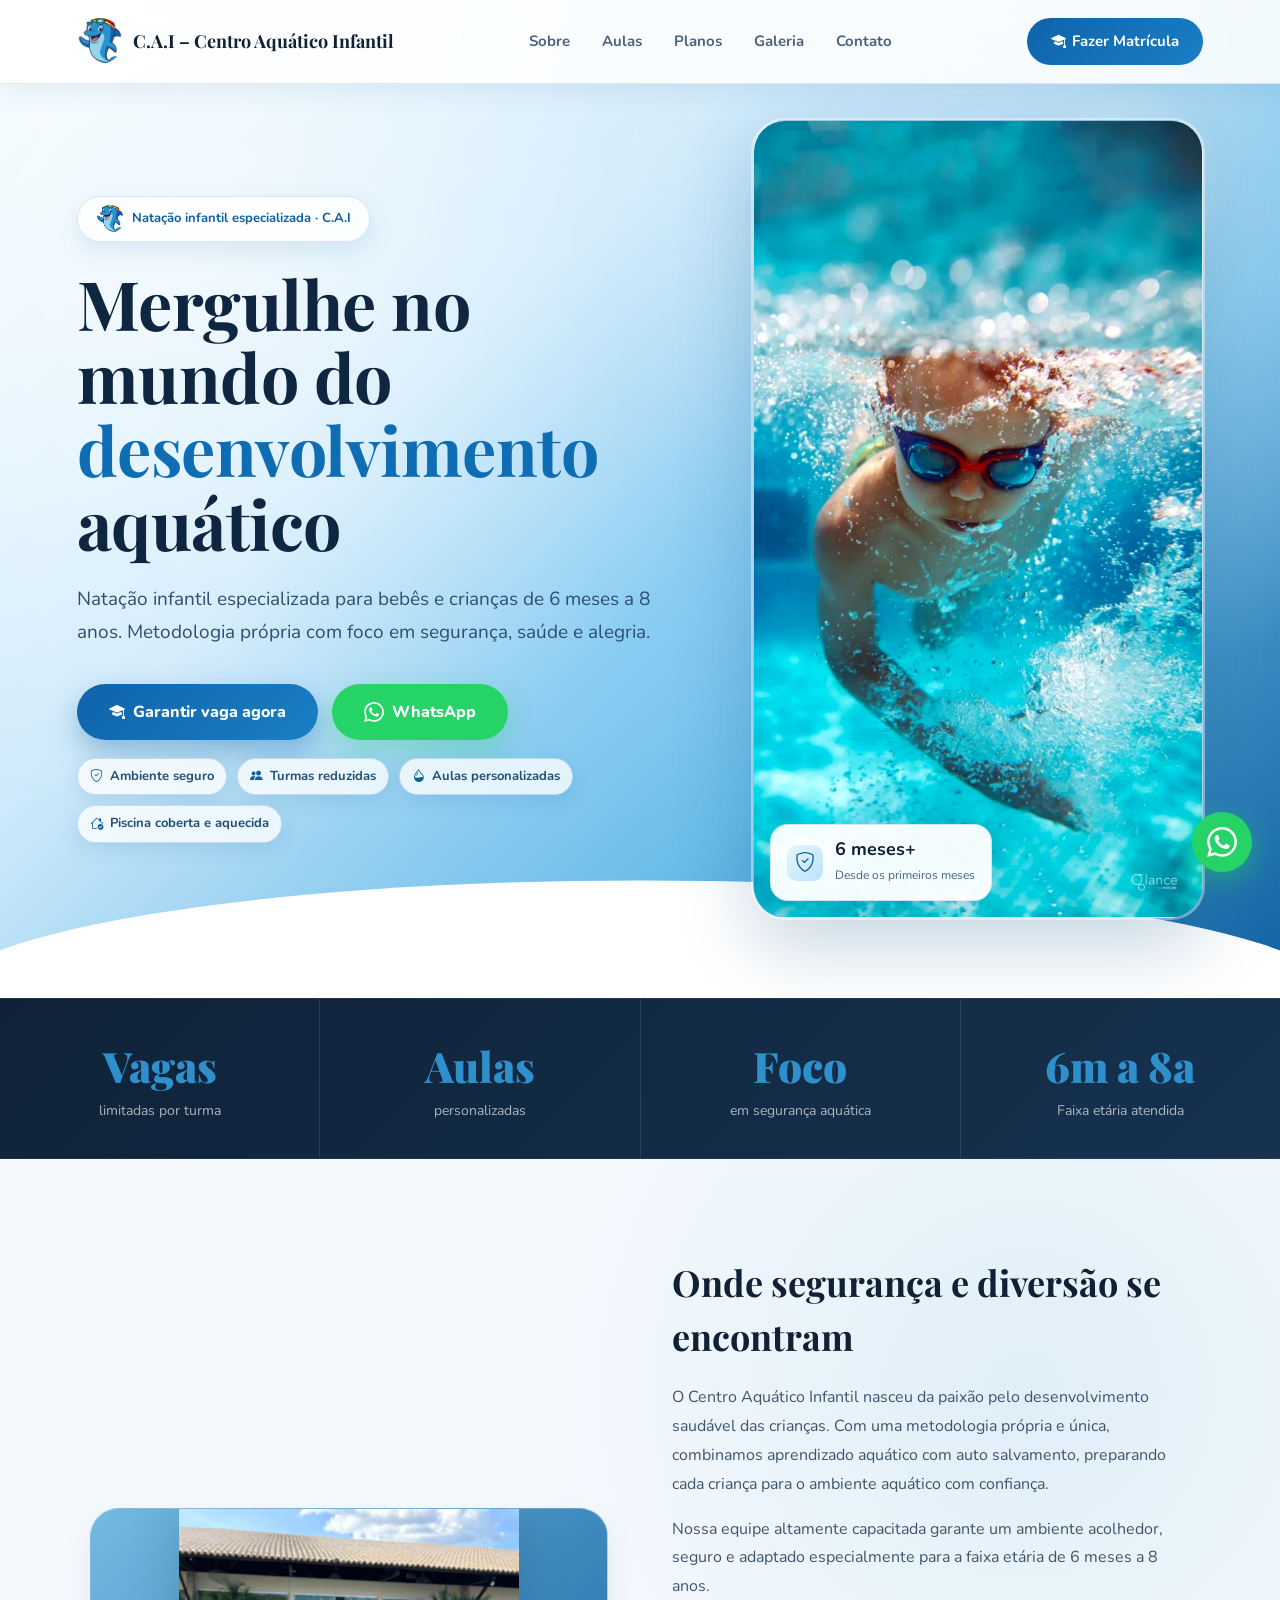
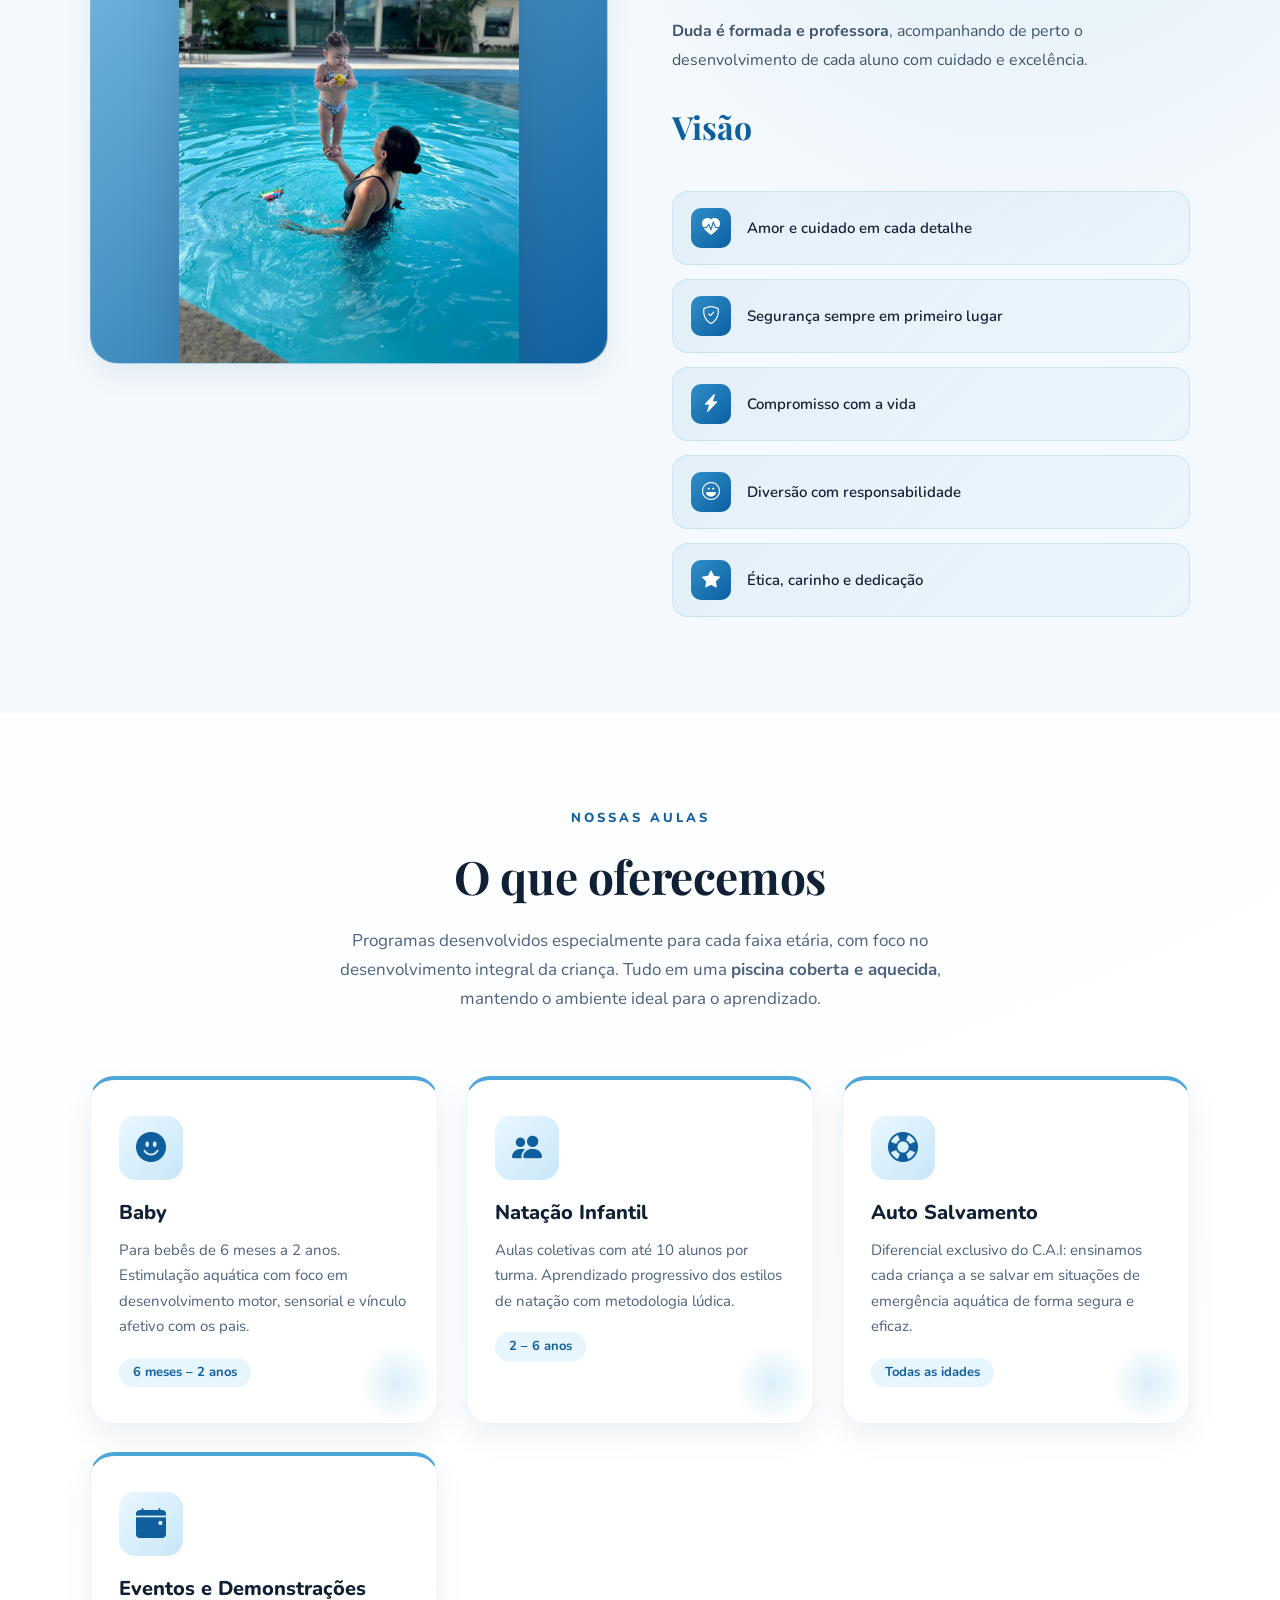
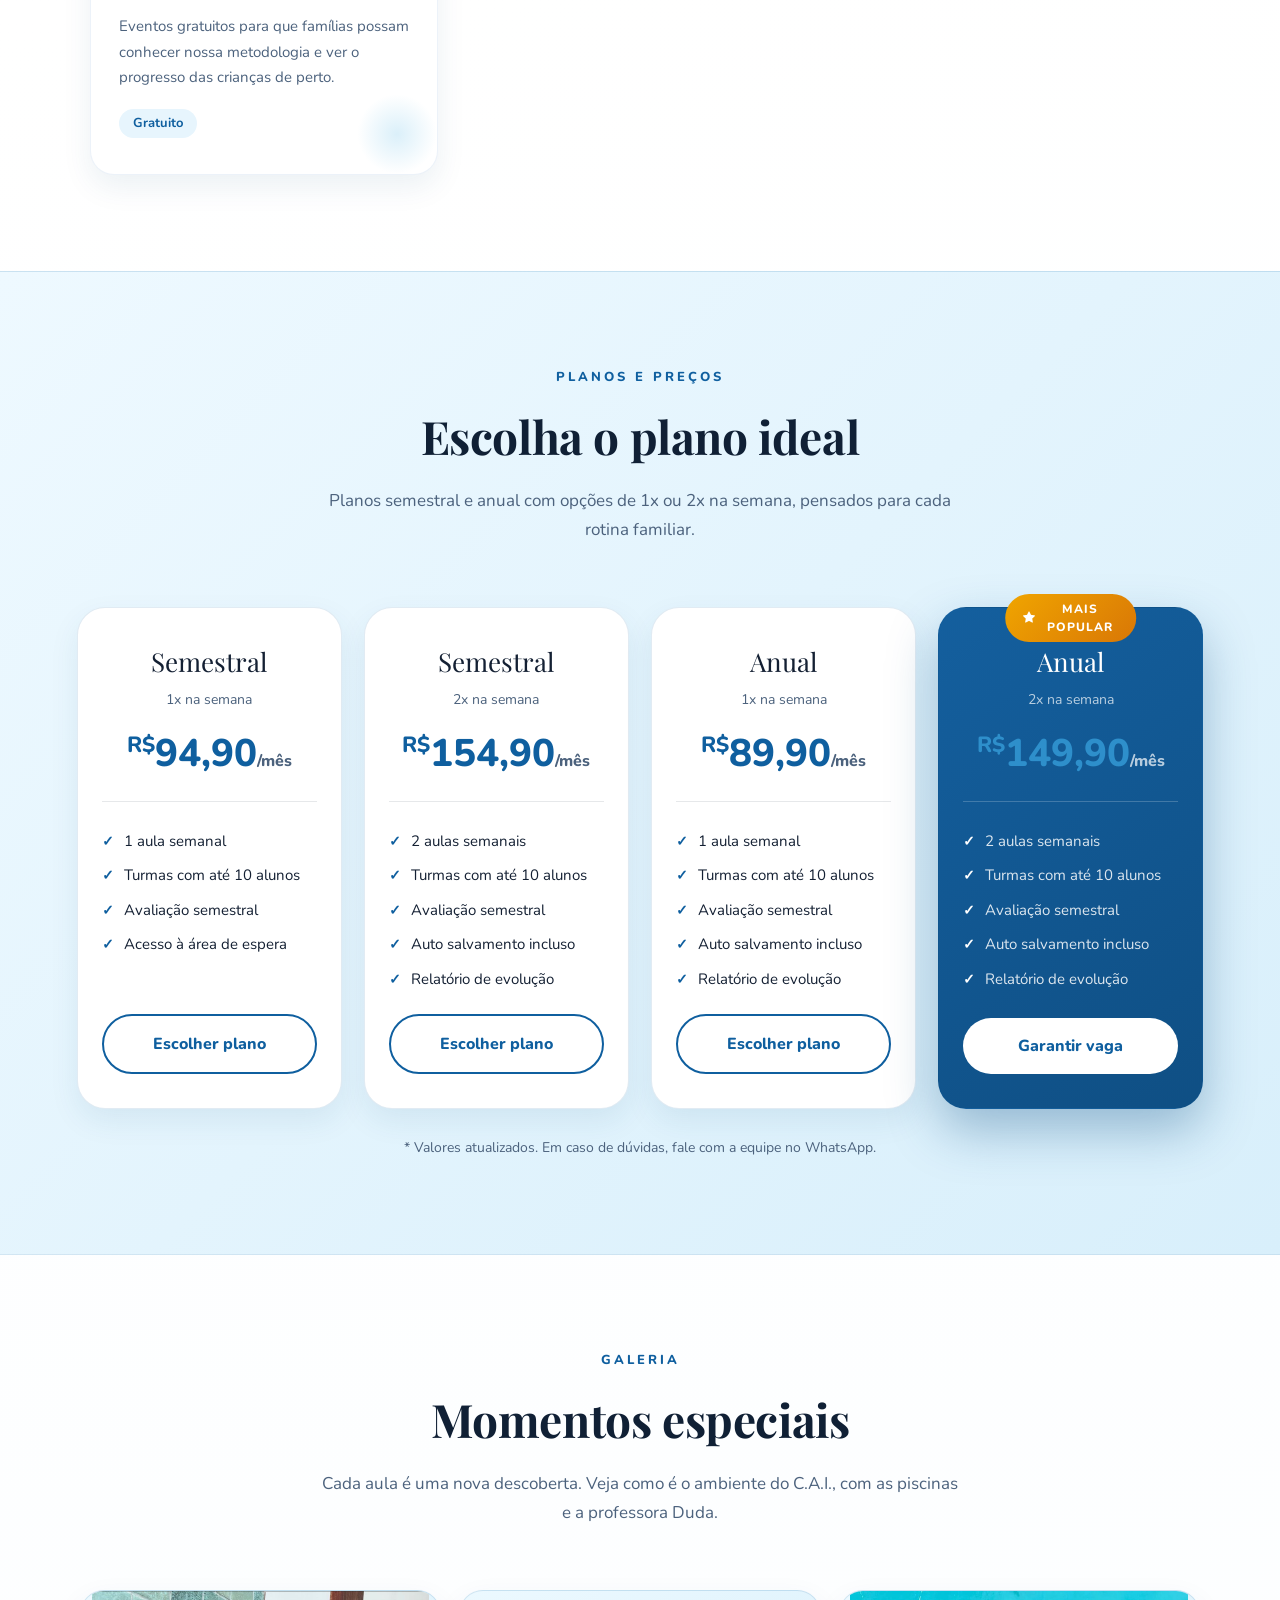
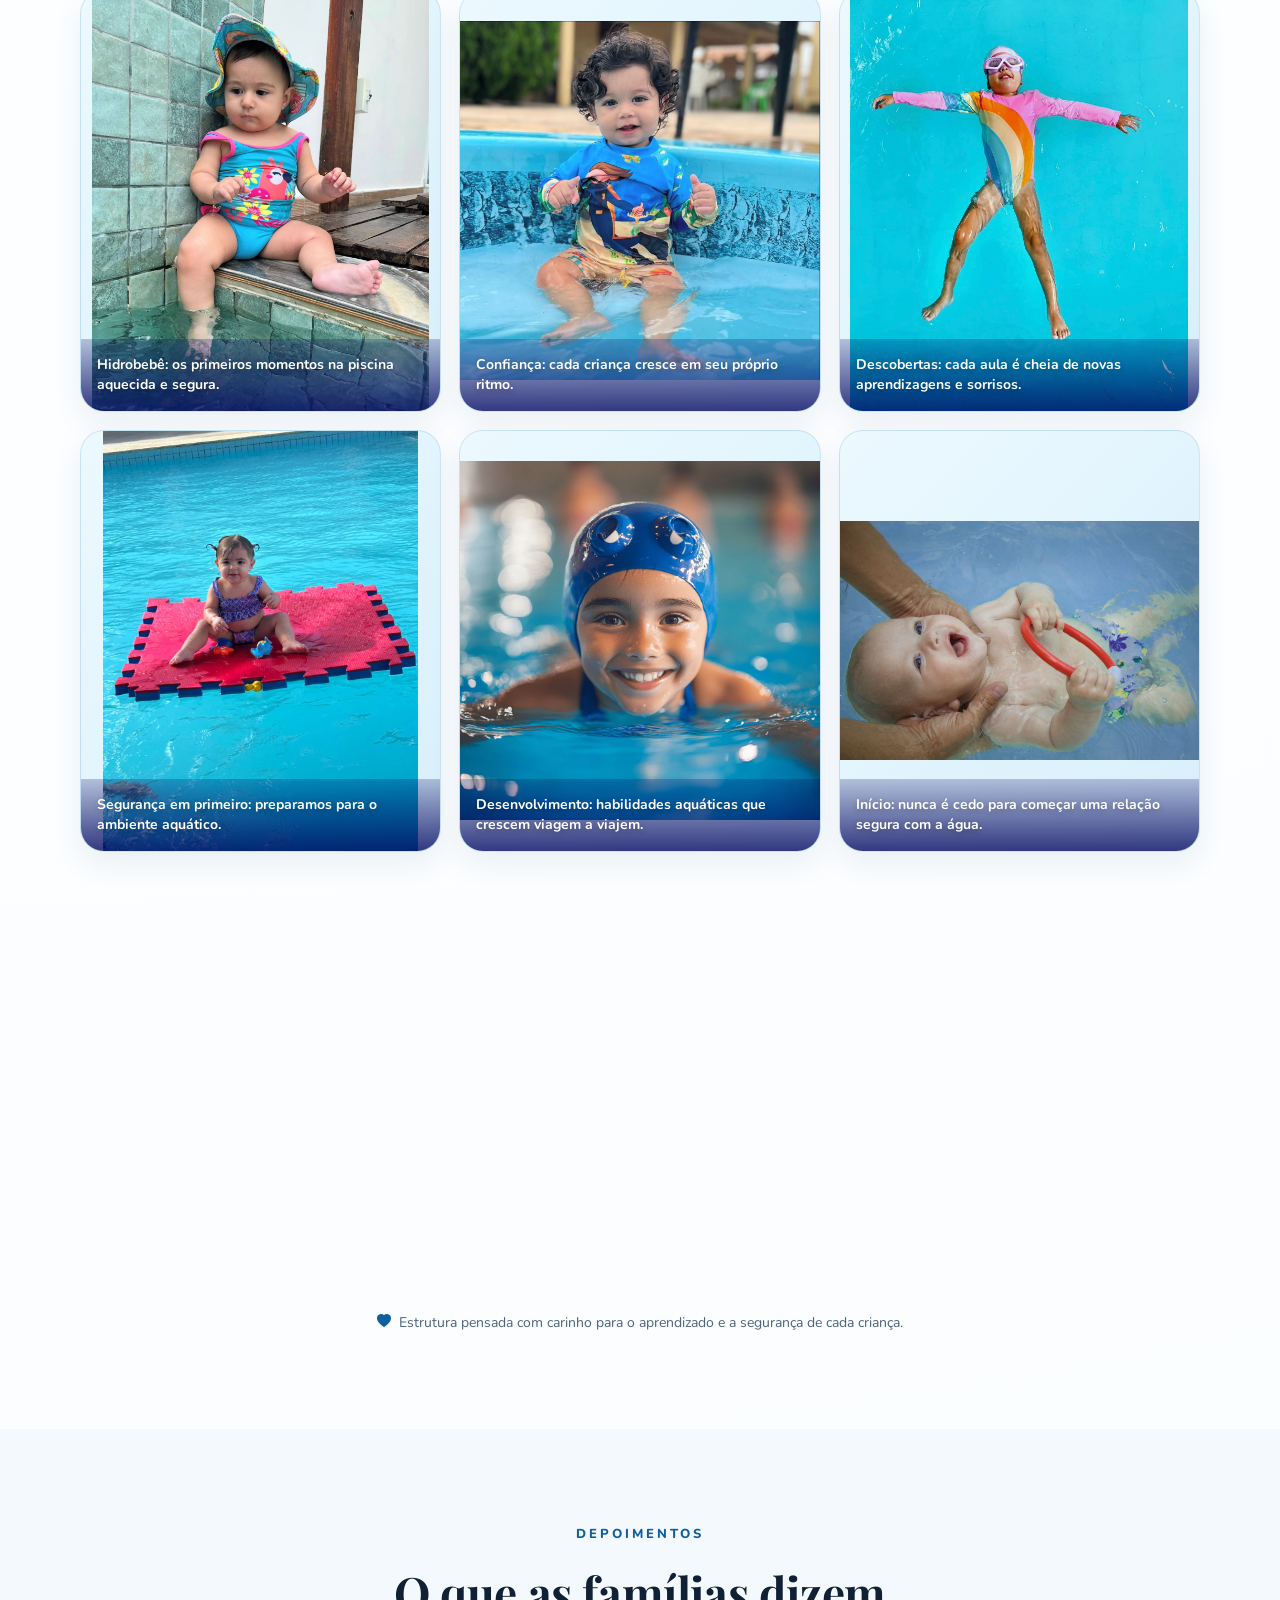
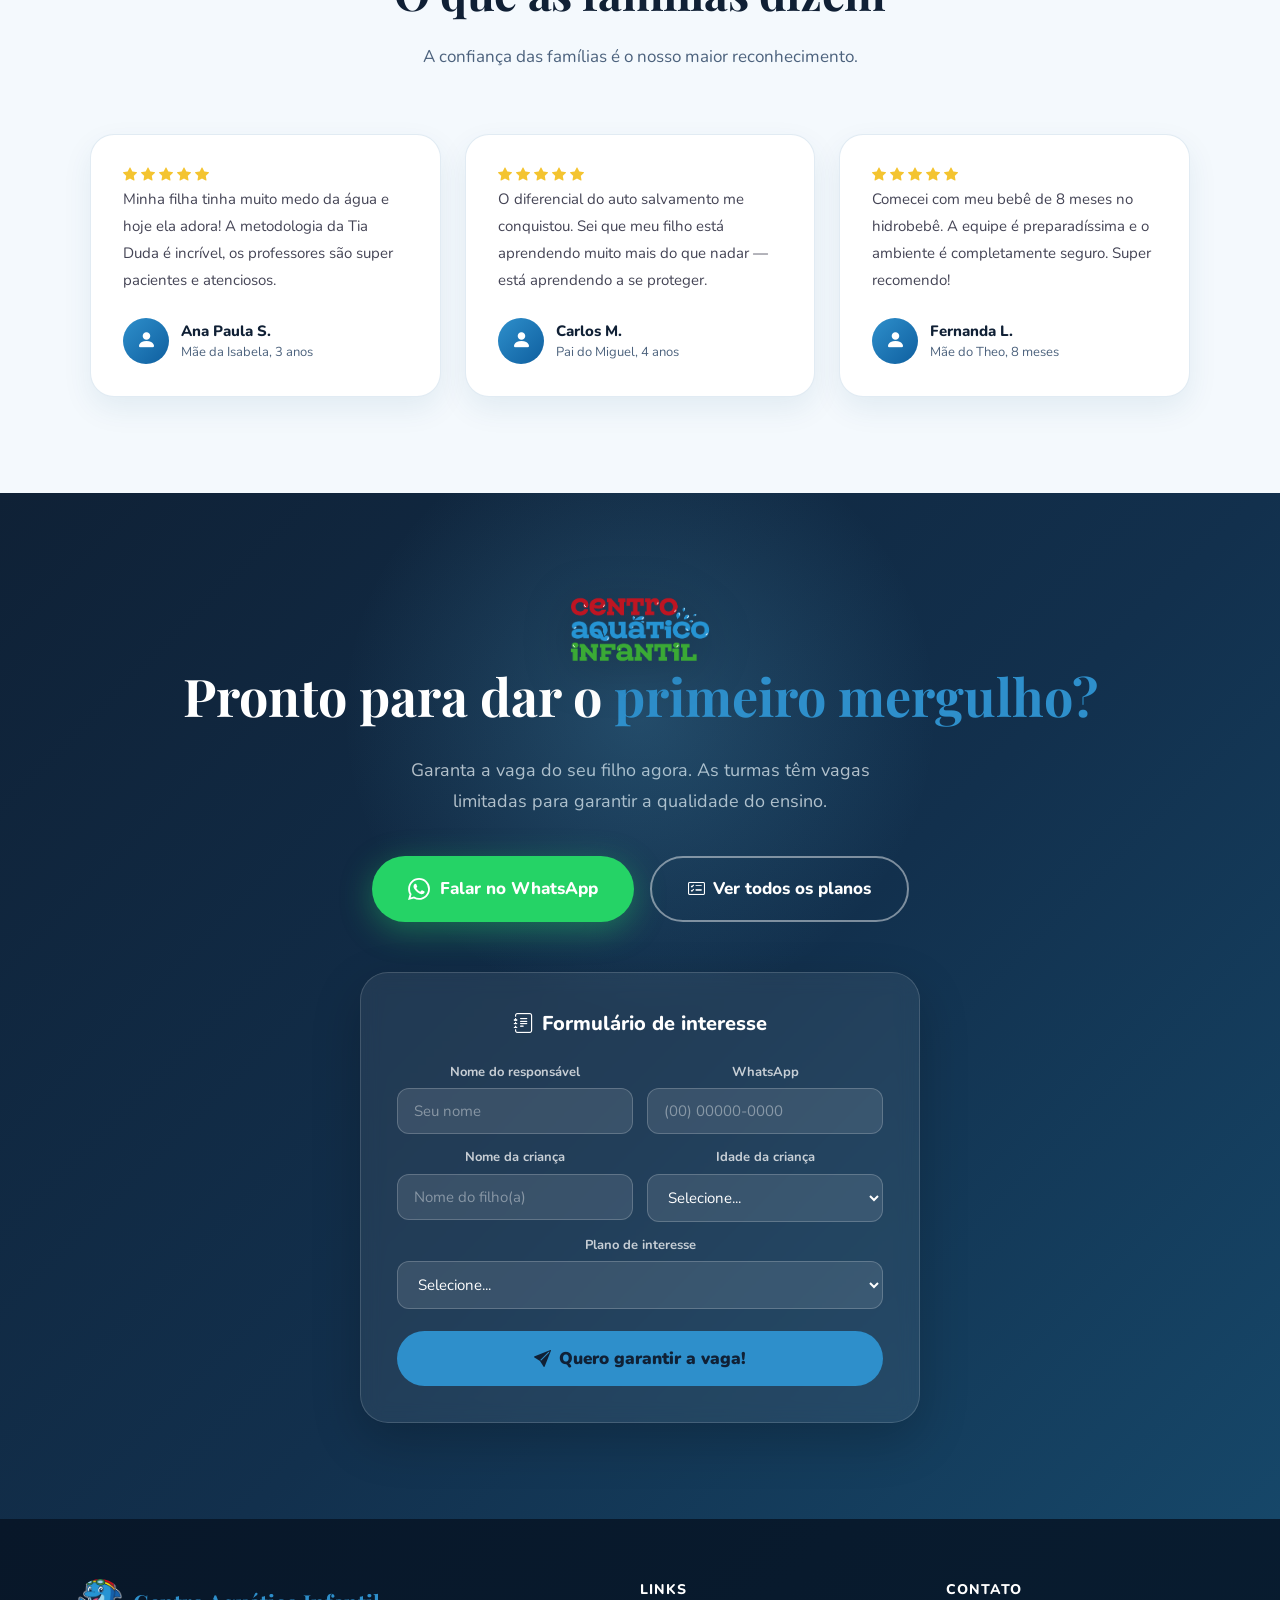
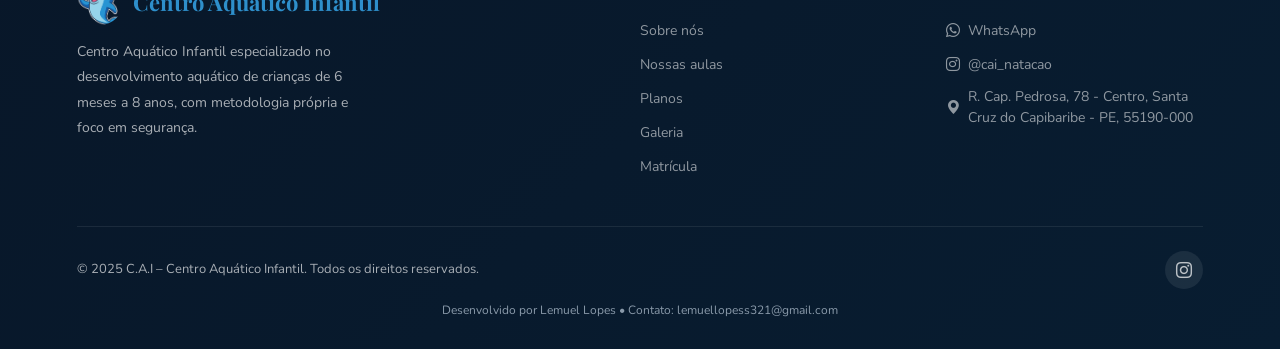
==== commit a71164e1: "feat: update popular plan highlight and new maps address" ====
--- a/index.html
+++ b/index.html
@@ -177,8 +177,7 @@
       </ul>
       <a href="#matricula" class="btn-plan btn-plan-outline">Escolher plano</a>
     </div>
-    <div class="plan-card featured reveal">
-      <div class="plan-badge"><i class="bi bi-star-fill"></i>Mais popular</div>
+    <div class="plan-card reveal">
       <div class="plan-name">Semestral</div>
       <div class="plan-age">2x na semana</div>
       <div class="plan-price"><sup>R$</sup>154,90<span>/mês</span></div>
@@ -190,7 +189,7 @@
         <li class="plan-feature">Auto salvamento incluso</li>
         <li class="plan-feature">Relatório de evolução</li>
       </ul>
-      <a href="#matricula" class="btn-plan btn-plan-solid">Garantir vaga</a>
+      <a href="#matricula" class="btn-plan btn-plan-outline">Escolher plano</a>
     </div>
     <div class="plan-card reveal">
       <div class="plan-name">Anual</div>
@@ -206,7 +205,8 @@
       </ul>
       <a href="#matricula" class="btn-plan btn-plan-outline">Escolher plano</a>
     </div>
-    <div class="plan-card reveal">
+    <div class="plan-card featured reveal">
+      <div class="plan-badge"><i class="bi bi-star-fill"></i>Mais popular</div>
       <div class="plan-name">Anual</div>
       <div class="plan-age">2x na semana</div>
       <div class="plan-price"><sup>R$</sup>149,90<span>/mês</span></div>
@@ -218,7 +218,7 @@
         <li class="plan-feature">Auto salvamento incluso</li>
         <li class="plan-feature">Relatório de evolução</li>
       </ul>
-      <a href="#matricula" class="btn-plan btn-plan-outline">Escolher plano</a>
+      <a href="#matricula" class="btn-plan btn-plan-solid">Garantir vaga</a>
     </div>
   </div>
   <p style="text-align:center; margin-top:28px; color:var(--muted); font-size:14px;">* Valores atualizados. Em caso de dúvidas, fale com a equipe no WhatsApp.</p>
@@ -392,7 +392,7 @@
       <ul>
         <li><a href="https://wa.me/5581989803448" target="_blank" rel="noopener noreferrer"><i class="bi bi-whatsapp"></i>WhatsApp</a></li>
         <li><a href="https://instagram.com/cai_natacao" target="_blank" rel="noopener noreferrer"><i class="bi bi-instagram"></i>@cai_natacao</a></li>
-        <li><a href="https://maps.google.com/?q=R.%20Cap.%20Pedrosa%2C%2046%20-%20Centro%2C%20Santa%20Cruz%20do%20Capibaribe%20-%20PE%2C%2055190-000" target="_blank" rel="noopener noreferrer"><i class="bi bi-geo-alt-fill"></i>R. Cap. Pedrosa, 46 - Centro, Santa Cruz do Capibaribe - PE, 55190-000</a></li>
+        <li><a href="https://www.google.com/maps/place/R.+Cap.+Pedrosa,+78+-+Centro,+Santa+Cruz+do+Capibaribe+-+PE,+55190-000/@-7.9555579,-36.2065779,3a,75y,335.03h,88.9t/data=!3m7!1e1!3m5!1sSgd1raVyEtU25BNuRs64gA!2e0!6shttps:%2F%2Fstreetviewpixels-pa.googleapis.com%2Fv1%2Fthumbnail%3Fcb_client%3Dmaps_sv.tactile%26w%3D900%26h%3D600%26pitch%3D1.104457387859071%26panoid%3DSgd1raVyEtU25BNuRs64gA%26yaw%3D335.02689356042345!7i16384!8i8192!4m15!1m8!3m7!1s0x7a9746fb1e37167:0x6421ad185e3ce1a3!2sR.+Cap.+Pedrosa,+78+-+Centro,+Santa+Cruz+do+Capibaribe+-+PE,+55190-000!3b1!8m2!3d-7.9554545!4d-36.2066016!16s%2Fg%2F11fx2wgnx3!3m5!1s0x7a9746fb1e37167:0x6421ad185e3ce1a3!8m2!3d-7.9554545!4d-36.2066016!16s%2Fg%2F11fx2wgnx3?entry=ttu&g_ep=EgoyMDI2MDMyMi4wIKXMDSoASAFQAw%3D%3D" target="_blank" rel="noopener noreferrer"><i class="bi bi-geo-alt-fill"></i>R. Cap. Pedrosa, 78 - Centro, Santa Cruz do Capibaribe - PE, 55190-000</a></li>
       </ul>
     </div>
   </div>
